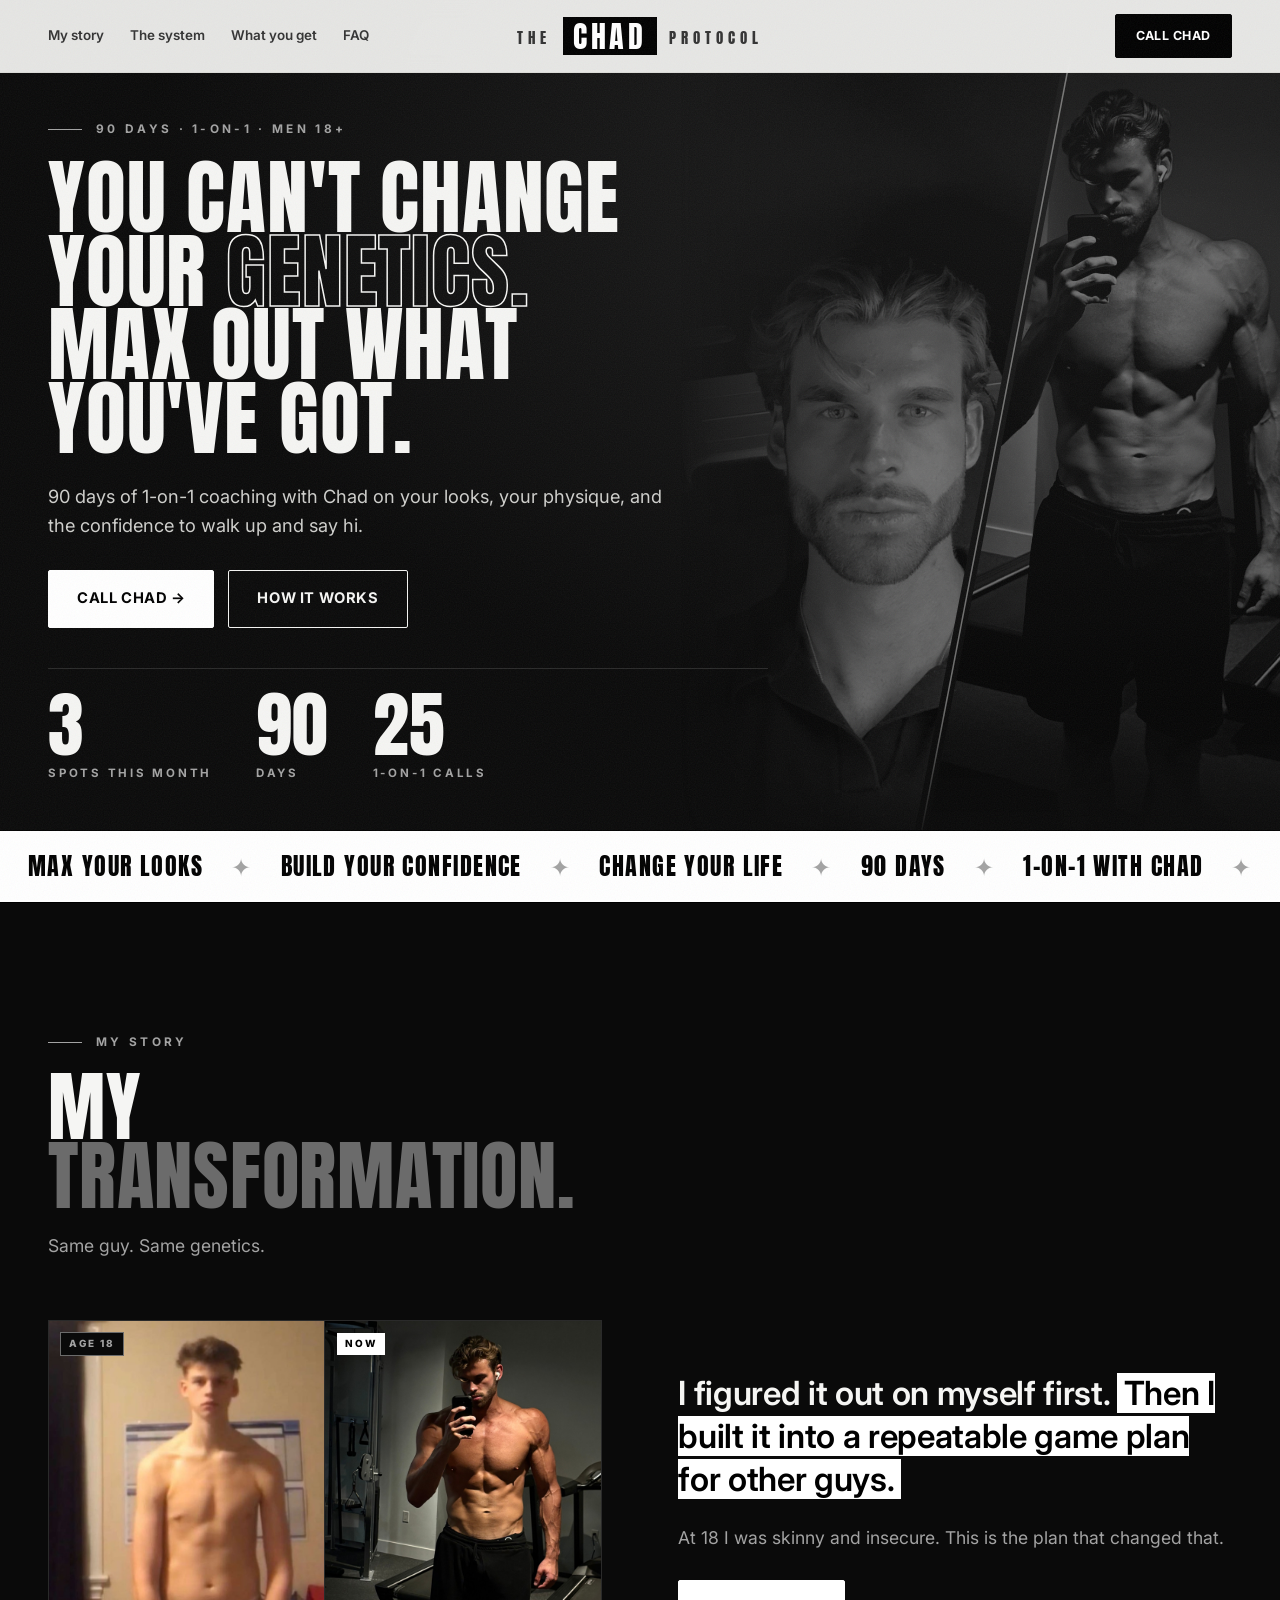
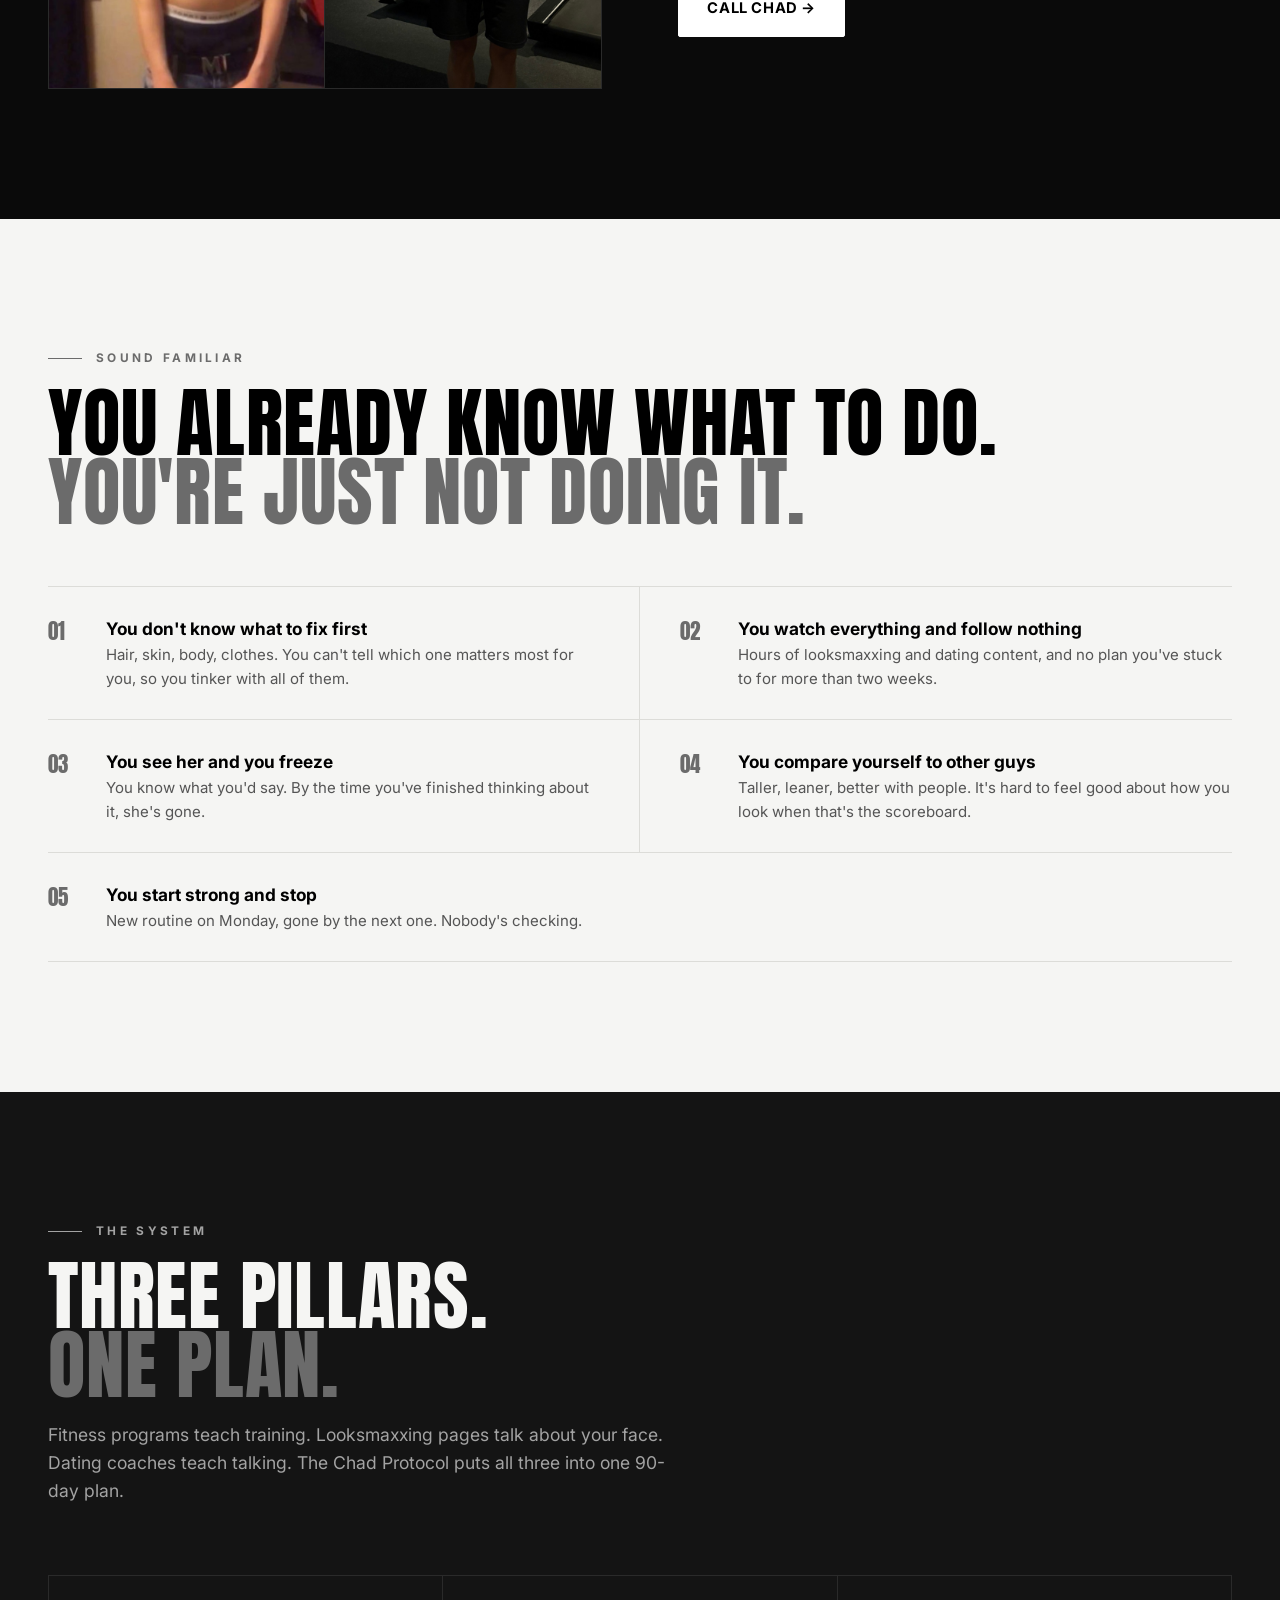
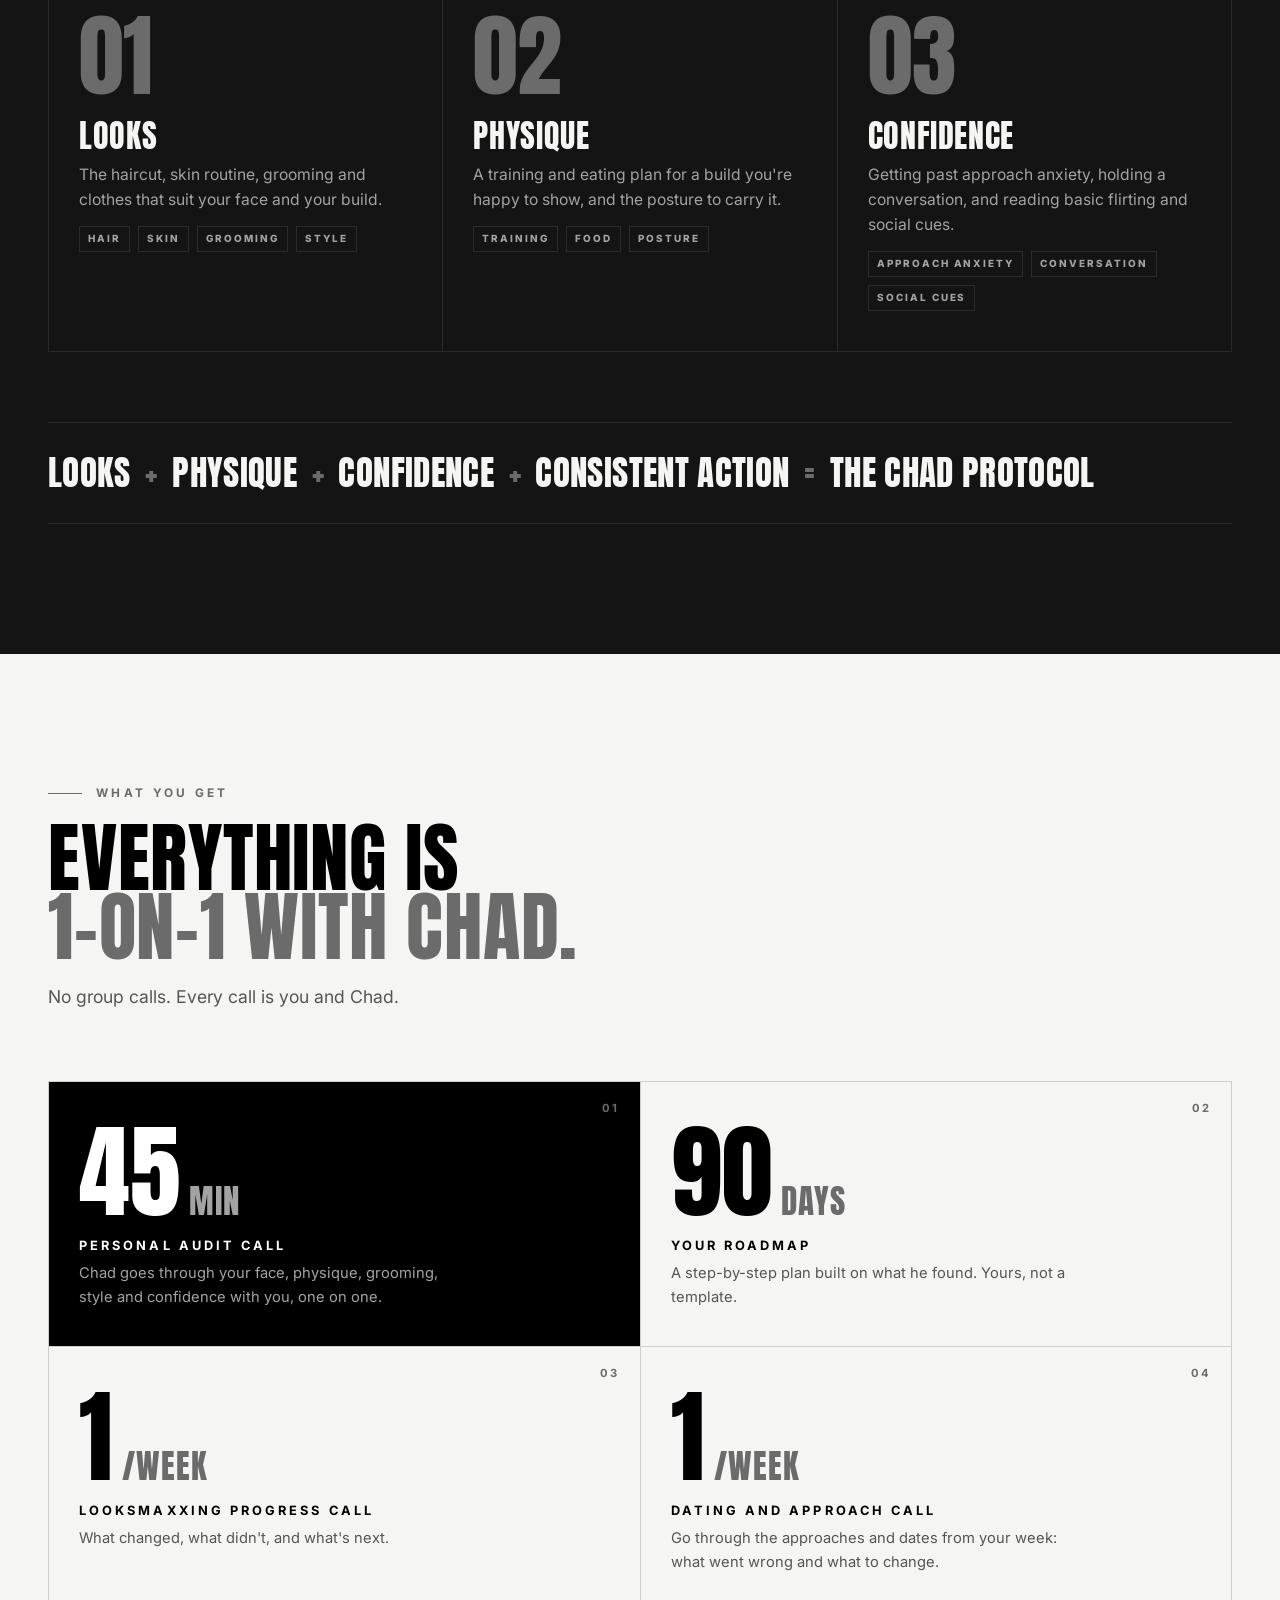
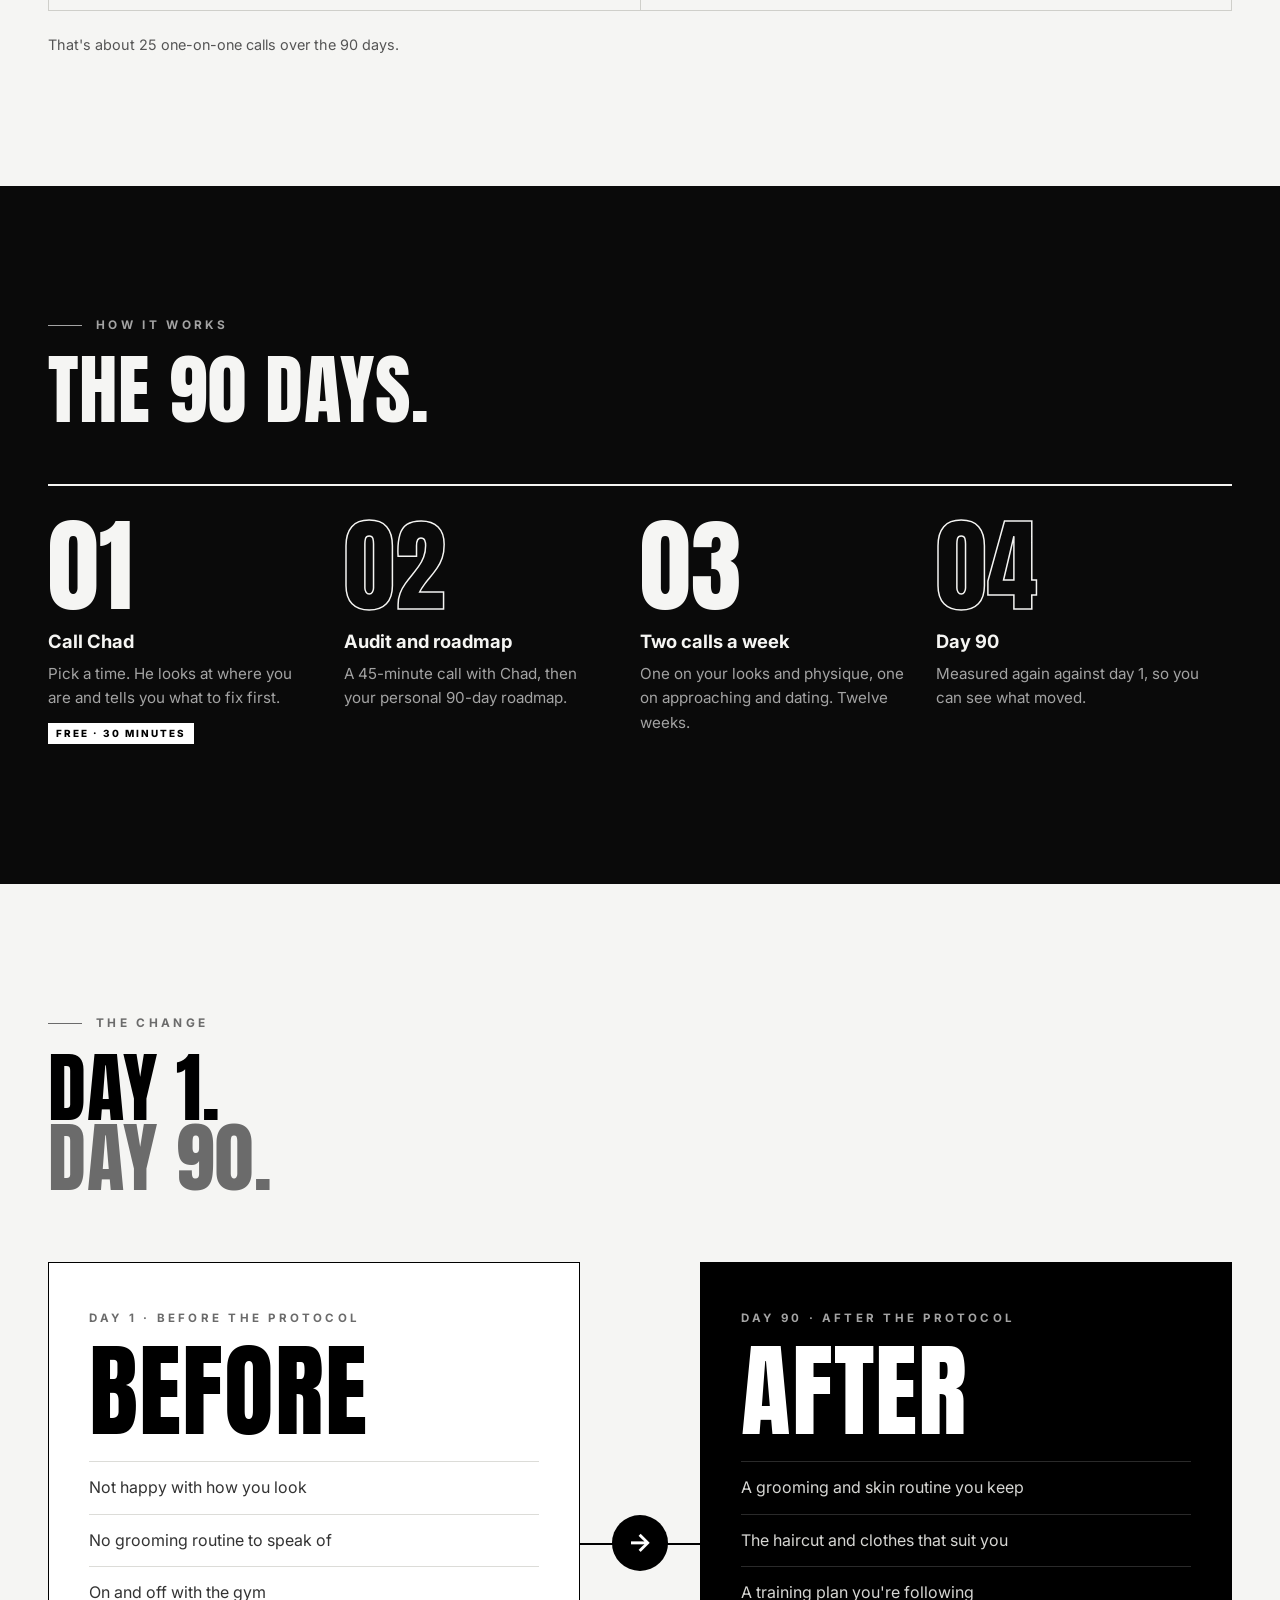
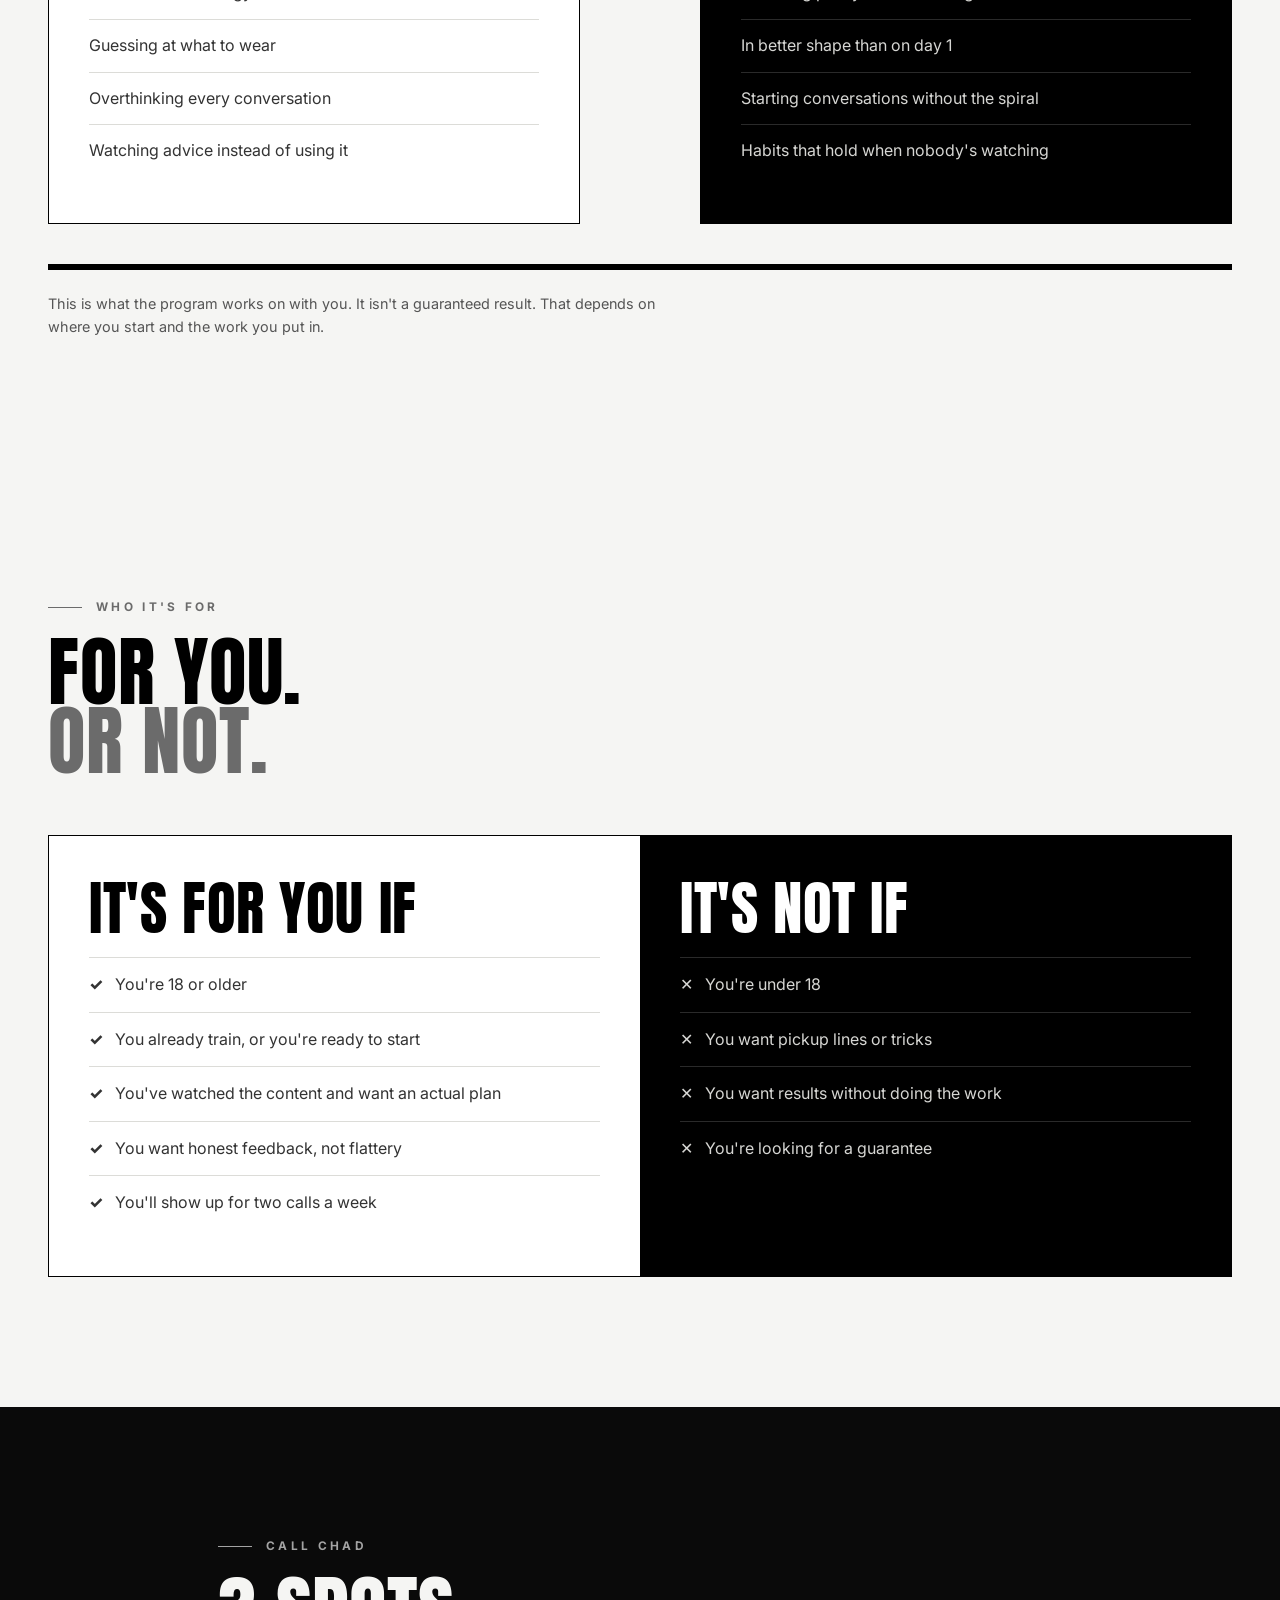
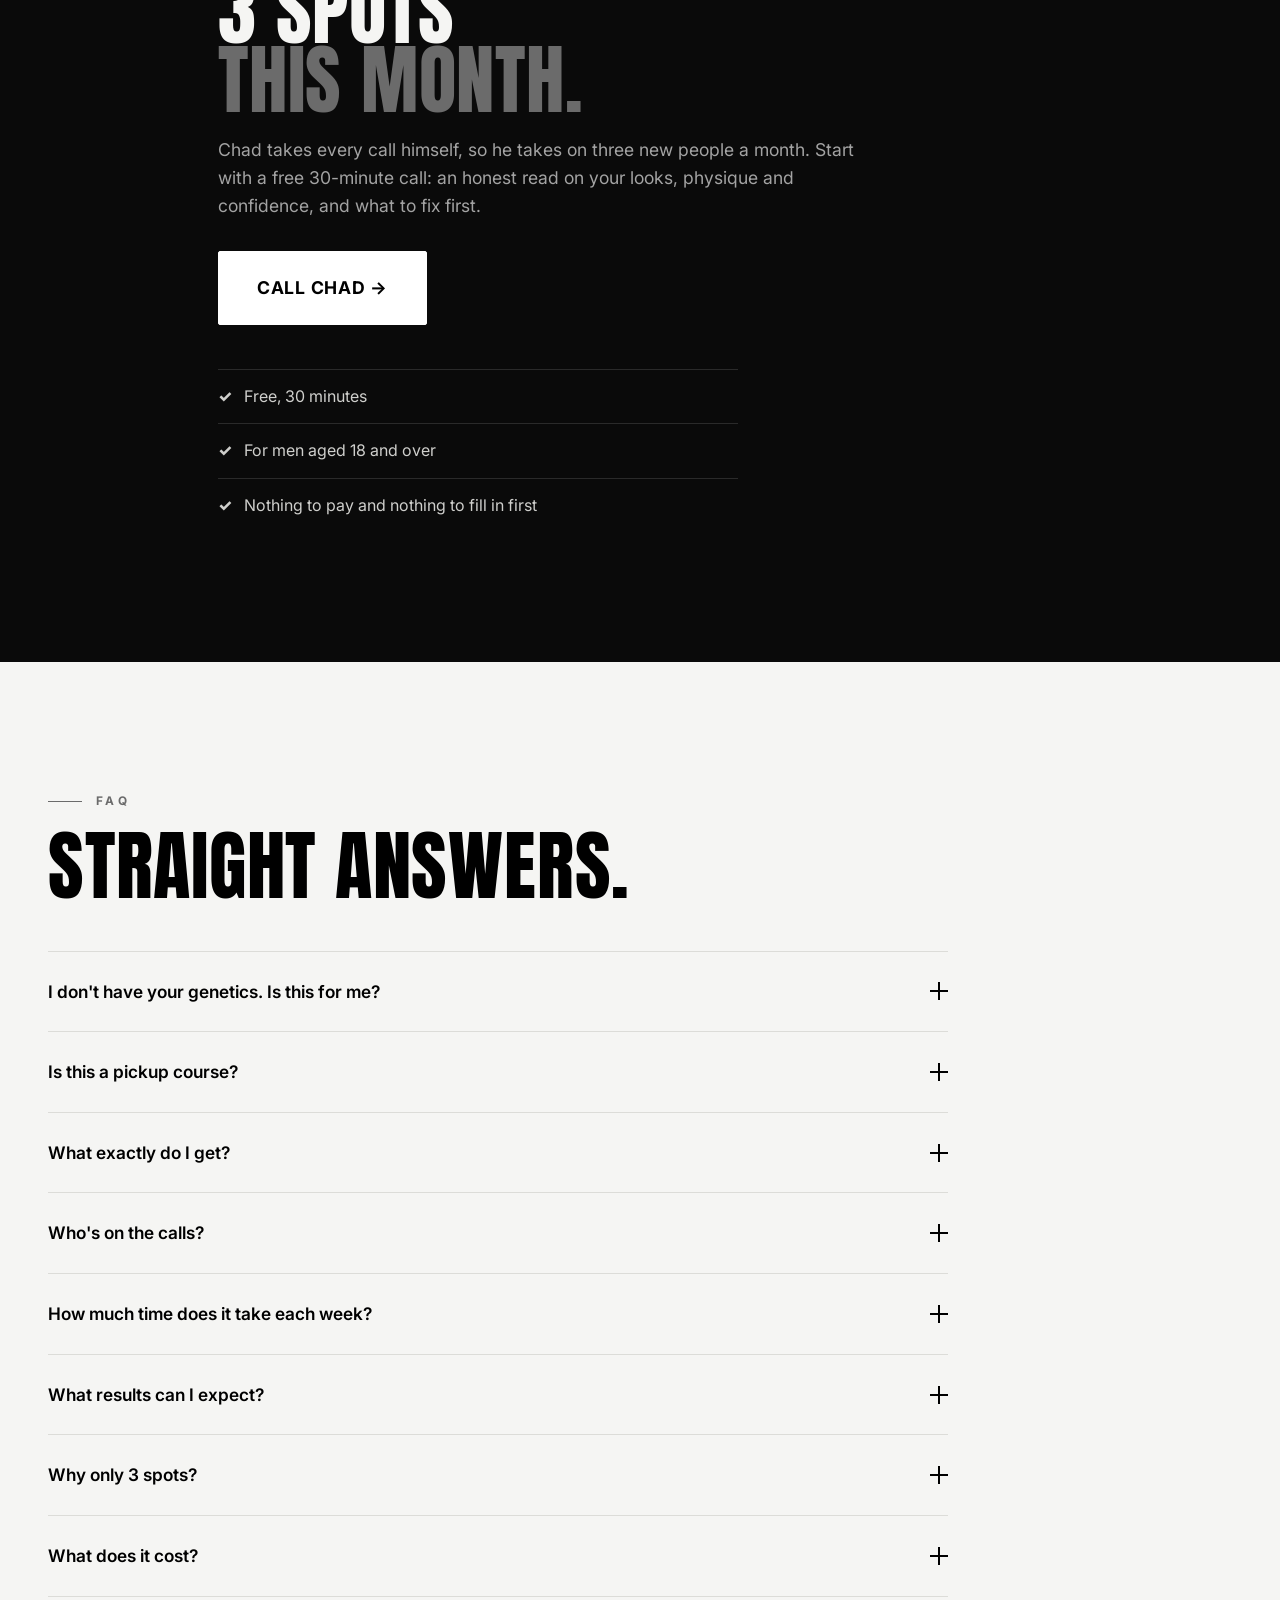
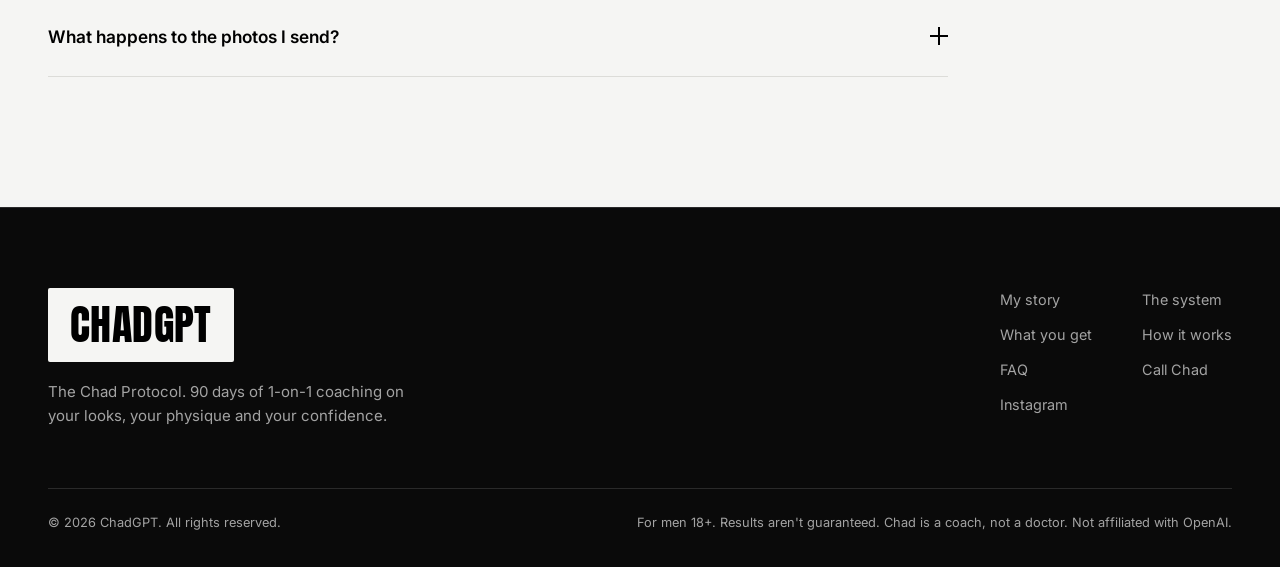
==== index.html @ cf5cb1e4 "Add files via upload" ====
<!-- direction: 4EVER MONOCHROME. Near-black and off-white only, Anton display over Inter, hairline grids, film grain. Same system as the 4EVER hiring page.
     rules: no colour accents; emphasis comes from solid vs outlined type; uppercase letter-spaced labels; dark and light bands alternate.
     signature: the hero height wall. Chad stands solid at the 6'8" line, the average man stands in outline at 5'9". -->
<!doctype html>
<html lang="en">
<head>
  <meta charset="utf-8">
  <meta name="viewport" content="width=device-width, initial-scale=1">
  <title>The Chad Protocol | ChadGPT</title>
  <meta name="description" content="The Chad Protocol: 90 days of 1-on-1 coaching with Chad on your looks, your physique and your confidence. 3 spots a month.">
  <meta name="theme-color" content="#0a0a0a">
  <link rel="icon" href="data:image/svg+xml,%3Csvg xmlns='http://www.w3.org/2000/svg' viewBox='0 0 32 32'%3E%3Crect width='32' height='32' fill='%230a0a0a'/%3E%3Cpath d='M6 26V6h4v20zM14 26V6h4v20zM22 26V6h4v20z' fill='%23f5f5f3'/%3E%3C/svg%3E">
  <link rel="preconnect" href="https://fonts.googleapis.com">
  <link rel="preconnect" href="https://fonts.gstatic.com" crossorigin>
  <link href="https://fonts.googleapis.com/css2?family=Anton&family=Inter:wght@400;500;600;700;800&display=swap" rel="stylesheet">
  <script>document.documentElement.classList.add('js');</script>
  <style>
    /* ---------- 1. tokens (taken from the 4EVER hiring page) ---------- */
    :root {
      --bk: #0a0a0a; --bk2: #141414; --bk3: #1c1c1c;
      --wh: #f5f5f3; --pure: #fff;
      --g1: #a3a3a3; --g2: #6b6b6b; --g3: #d6d6d3;
      --line: #2a2a2a; --lineL: #dcdcd8;
      --nav: 72px;
      --ruler: 48px;
      --top: 90;            /* the wall measures 0 to 90 inches (7'6") */
    }

    /* ---------- 2. base ---------- */
    * { box-sizing: border-box; margin: 0; padding: 0; }
    html { scroll-behavior: smooth; -webkit-text-size-adjust: 100%; }
    body {
      font-family: Inter, system-ui, sans-serif;
      background: var(--bk); color: var(--wh);
      line-height: 1.6;
      -webkit-font-smoothing: antialiased;
      overflow-x: hidden;
    }
    /* film grain */
    body::after {
      content: ""; position: fixed; inset: 0; pointer-events: none; z-index: 999; opacity: .06;
      background-image: url("data:image/svg+xml,%3Csvg xmlns='http://www.w3.org/2000/svg' width='160' height='160'%3E%3Cfilter id='n'%3E%3CfeTurbulence type='fractalNoise' baseFrequency='.85' numOctaves='3'/%3E%3C/filter%3E%3Crect width='100%25' height='100%25' filter='url(%23n)'/%3E%3C/svg%3E");
    }
    a { color: inherit; text-decoration: none; }
    img, svg { display: block; max-width: 100%; }
    ol, ul { list-style: none; }
    button, input, select, textarea { font: inherit; color: inherit; }
    .wrap { max-width: 1240px; margin: 0 auto; padding: 0 28px; }
    .skip { position: absolute; left: 16px; top: -80px; z-index: 60; background: #000; color: #fff; padding: 10px 14px; }
    .skip:focus { top: 16px; }

    .D { font-family: Anton, Impact, sans-serif; font-weight: 400; letter-spacing: .01em; line-height: .9; text-transform: uppercase; }
    .eb {
      display: flex; align-items: center; gap: 14px;
      font-size: .74rem; font-weight: 700; letter-spacing: .28em; text-transform: uppercase;
      color: var(--g1);
    }
    .eb::before { content: ""; width: 34px; height: 1px; background: currentColor; flex: none; }

    .btn {
      display: inline-flex; align-items: center; gap: 10px;
      background: var(--pure); color: #000;
      font-weight: 700; font-size: .92rem; letter-spacing: .04em; text-transform: uppercase;
      padding: 16px 28px;
      border: 1px solid var(--pure); border-radius: 2px;
      cursor: pointer;
      transition: transform .25s, box-shadow .25s;
    }
    .btn:hover { transform: translateY(-2px); box-shadow: 0 12px 30px rgba(255, 255, 255, .12); }
    .btn.dk { background: #000; color: #fff; border-color: #000; }
    .btn.dk:hover { box-shadow: 0 12px 30px rgba(0, 0, 0, .18); }
    .btn.ln { background: transparent; color: inherit; border-color: currentColor; }

    section { padding: 130px 0; position: relative; scroll-margin-top: var(--nav); }
    .lt { background: var(--wh); color: #000; }
    .lt .eb { color: var(--g2); }
    .gr { background: var(--bk2); }
    h2 { font-size: clamp(44px, 6vw, 88px); margin: 20px 0 22px; }
    h2 span { color: var(--g2); }
    .lede { font-size: 1.1rem; color: var(--g1); max-width: 620px; }
    .lt .lede { color: #555; }
    .note { margin-top: 22px; font-size: .9rem; color: var(--g1); max-width: 70ch; }
    .lt .note { color: #555; }
    .badge {
      display: inline-block;
      font-size: .62rem; letter-spacing: .2em; font-weight: 800; text-transform: uppercase;
      background: var(--pure); color: #000;
      padding: 3px 8px;
    }
    .badge.ol { background: var(--bk); color: var(--g1); outline: 1px solid var(--g2); }

    /* photo slots: the picture if the file exists, a labelled placeholder if not */
    .slot { position: relative; }
    .slot__ph { display: none; }
    .slot.is-empty > img { display: none; }
    .slot.is-empty > .slot__ph { display: block; }
    .slot.is-empty::after {
      content: attr(data-file);
      position: absolute; left: 10px; bottom: 10px; max-width: calc(100% - 20px);
      font-size: .6rem; font-weight: 700; letter-spacing: .1em;
      overflow: hidden; text-overflow: ellipsis; white-space: nowrap;
      background: var(--bk); color: var(--g1);
      border: 1px solid var(--line);
      padding: 4px 7px;
    }
    .frame { overflow: hidden; background: repeating-linear-gradient(135deg, transparent 0 11px, #1e1e1e 11px 12px); }
    .frame > img { width: 100%; height: 100%; object-fit: cover; object-position: var(--pos, center top); }
    /* crop into a screenshot: --s is the zoom, --x / --y shift the picture inside the frame */
    .frame > img.crop { position: absolute; left: var(--x, 0); top: var(--y, 0); width: calc(var(--s, 1) * 100%); height: auto; max-width: none; }
    .chapters { display: grid; grid-template-columns: repeat(4, minmax(0, 1fr)); gap: 1px; background: var(--line); border: 1px solid var(--line); margin-top: 60px; }
    .chapters li { background: var(--bk); }
    .chapters .frame { aspect-ratio: 3 / 4; }
    .chapters figcaption { display: flex; gap: 14px; padding: 18px 18px 22px; border-top: 1px solid var(--line); }
    .chapters .n { font-family: Anton, Impact, sans-serif; font-weight: 400; font-size: 1.3rem; line-height: 1.2; color: var(--g2); }
    .chapters figcaption span { font-size: .98rem; color: #cfcfcc; }
    .chapters__cta a { display: flex; flex-direction: column; justify-content: flex-end; align-items: flex-start; gap: 18px; height: 100%; min-height: 220px; padding: 26px; background: var(--pure); color: #000; }
    .chapters__cta .D { font-size: clamp(40px, 4.4vw, 68px); }
    .chapters__cta .badge { background: #000; color: #fff; padding: 8px 12px; }

    /* ---------- 3. nav (light) ---------- */
    nav {
      position: fixed; top: 0; left: 0; right: 0; z-index: 50;
      background: rgba(245, 245, 243, .94); backdrop-filter: blur(10px);
      color: #000;
      border-bottom: 1px solid var(--lineL);
    }
    nav .wrap { display: flex; align-items: center; justify-content: space-between; height: var(--nav); }
    .brand { display: flex; align-items: center; gap: 12px; }
    .brand__m {
      display: grid; place-items: center;
      height: 44px; min-width: 44px; padding: 0 9px;
      background: #000; color: #fff;
      font-size: 1.2rem; line-height: 1;
      border-radius: 2px;
    }
    .brand b { display: block; font-family: Anton, Impact, sans-serif; font-weight: 400; font-size: 1.35rem; letter-spacing: .06em; line-height: 1.15; }
    .brand small { display: block; font-size: .62rem; letter-spacing: .3em; color: var(--g2); font-weight: 700; }
    nav .links { display: flex; gap: 30px; font-size: .84rem; font-weight: 600; color: #333; }
    nav .links a { transition: color .2s; }
    nav .links a:hover { color: #000; }
    nav .btn { padding: 11px 20px; font-size: .78rem; }

    /* ---------- 4. hero ---------- */
    .hero {
      position: relative; overflow: hidden;
      padding-top: var(--nav);
      background: radial-gradient(ellipse at 80% 20%, #1f1f1f 0, var(--bk) 60%);
    }
    .hero__in {
      position: relative;
      max-width: 1240px; margin: 0 auto; padding: 0 28px;
      display: grid; grid-template-columns: minmax(0, 1.1fr) minmax(0, .9fr); gap: 40px;
      min-height: calc(92vh - var(--nav));
    }
    .hr { align-self: center; padding: 48px 0; }
    .hr h1 { font-size: clamp(54px, 6.4vw, 104px); margin: 22px 0 26px; text-wrap: balance; }
    .hr h1 em { font-style: normal; color: transparent; -webkit-text-stroke: 1.5px var(--wh); }
    .hr h1 .nw { white-space: nowrap; }
    .hr p:not(.eb) { font-size: 1.14rem; color: #cfcfcc; max-width: 620px; }
    .cta { display: flex; gap: 14px; flex-wrap: wrap; margin-top: 30px; }
    .hpay {
      display: flex; align-items: flex-start; gap: clamp(24px, 3.4vw, 52px);
      margin-top: 40px; padding-top: 24px;
      border-top: 1px solid var(--line);
    }
    .hpay > div { display: flex; flex-direction: column-reverse; }
    .hpay dd { font-size: clamp(56px, 5.6vw, 92px); }
    .hpay dt { font-size: .72rem; letter-spacing: .24em; color: var(--g1); font-weight: 700; margin-top: 8px; text-transform: uppercase; max-width: 12rem; line-height: 1.5; }

    /* the height wall */
    .wall { position: relative; min-height: 560px; }
    .wall::before {                 /* one hairline per foot, measured up from the floor */
      content: ""; position: absolute; inset: 0;
      background: linear-gradient(to top, var(--line) 1px, transparent 1px)
                  left bottom / 100% calc(100% * 12 / var(--top)) repeat-y;
    }
    .wall__ghost {                  /* the oversized outlined numeral, as on the 4EVER hero */
      position: absolute; right: var(--ruler); bottom: -2%;
      font-size: clamp(200px, 27vw, 400px); line-height: .8;
      color: transparent; -webkit-text-stroke: 1px #262626;
      pointer-events: none; user-select: none; white-space: nowrap;
    }
    .wall__ruler {
      position: absolute; top: 0; bottom: 0; right: 0; width: var(--ruler);
      border-left: 1px solid var(--line);
      background: linear-gradient(to top, var(--g2) 1px, transparent 1px)
                  left bottom / 9px calc(100% / var(--top)) repeat-y;
    }
    .wall__ruler span {
      position: absolute; left: 0; right: 0;
      bottom: calc(var(--h) / var(--top) * 100%);
      border-bottom: 1px solid var(--g1);
      padding-bottom: 4px; text-align: right;
      font-family: Anton, Impact, sans-serif; font-size: 1.05rem; line-height: 1; color: var(--g1);
    }
    .wall__level {
      position: absolute; left: 0; right: var(--ruler);
      bottom: calc(var(--h) / var(--top) * 100%);
      border-top: 1px solid var(--wh);
    }
    .wall__level--avg { border-top: 1px dashed var(--g2); }
    .wall__figures {
      position: absolute; inset: 0 var(--ruler) 0 0;
      display: flex; align-items: flex-end; justify-content: center;
      gap: clamp(8px, 5%, 40px); padding: 0 12px;
    }
    .fig {
      position: relative; flex: 0 1 auto; min-width: 0;
      height: calc(var(--h) / var(--top) * 100%);
      aspect-ratio: 80 / 257;
    }
    .fig > img, .fig > svg { width: 100%; height: 100%; }
    .fig > img { object-fit: cover; object-position: top center; }
    .fig--carter > svg { fill: var(--wh); }
    .fig--avg > svg { fill: none; stroke: var(--g1); stroke-width: 1.5px; }
    .fig__tag { position: absolute; left: 50%; bottom: 100%; transform: translate(-50%, -8px); white-space: nowrap; }

    @media (prefers-reduced-motion: no-preference) {
      .fig > img, .fig > svg { animation: rise 1s cubic-bezier(.2, .7, .2, 1) both; }
      .fig--carter > img, .fig--carter > svg { animation-delay: .3s; }
      .fig__tag { animation: fade .3s ease-out 1s both; }
      .fig--carter .fig__tag { animation-delay: 1.3s; }
    }
    @keyframes rise { from { clip-path: inset(100% 0 0 0); } to { clip-path: inset(0); } }
    @keyframes fade { from { opacity: 0; } to { opacity: 1; } }

    /* ---------- 5. marquee ---------- */
    .mq { background: var(--pure); color: #000; overflow: hidden; white-space: nowrap; border-block: 1px solid #000; }
    .mq div { display: inline-block; padding: 16px 0; animation: mq 34s linear infinite; font-family: Anton, Impact, sans-serif; font-size: 1.5rem; letter-spacing: .06em; }
    .mq span { margin: 0 28px; }
    .mq i { font-style: normal; color: var(--g1); }
    @keyframes mq { to { transform: translateX(-50%); } }

    /* ---------- 6. story ---------- */
    .story { display: grid; grid-template-columns: minmax(0, 1fr) minmax(0, 1fr); gap: clamp(30px, 6vw, 80px); align-items: start; margin-top: 70px; }
    .pair { display: grid; grid-template-columns: 1fr 1fr; gap: 1px; background: var(--line); border: 1px solid var(--line); }
    .pair .frame { aspect-ratio: 3 / 4; background-color: var(--bk); }
    .pair .badge { position: absolute; top: 12px; left: 12px; }
    .tl { display: grid; grid-template-columns: repeat(4, minmax(0, 1fr)); gap: 1px; background: var(--line); border: 1px solid var(--line); border-top: 0; }
    .tl li { background: var(--bk); }
    .tl .frame { aspect-ratio: 1 / 1; }
    .tl figcaption { display: flex; align-items: baseline; gap: 8px; padding: 10px 12px; border-top: 1px solid var(--line); }
    .tl .n { font-family: Anton, Impact, sans-serif; font-size: 1.05rem; line-height: 1; color: var(--g2); }
    .tl figcaption span { font-size: .6rem; letter-spacing: .16em; font-weight: 700; text-transform: uppercase; color: var(--g1); }
    .sq { border-top: 1px solid var(--line); }
    .sq li { padding: 22px 0; border-bottom: 1px solid var(--line); }
    .sq h3 { font-size: .8rem; letter-spacing: .24em; font-weight: 700; text-transform: uppercase; }
    .todo { margin-top: 10px; padding-left: 14px; border-left: 2px dashed var(--g2); color: var(--g1); font-style: italic; }
    .quote { font-size: clamp(24px, 2.6vw, 36px); font-weight: 600; line-height: 1.3; letter-spacing: -.01em; margin-top: 34px; }
    .quote em { font-style: normal; background: var(--pure); color: #000; padding: 0 .2em; }

    /* ---------- 7. numbered two-column list (the problem) ---------- */
    .req { display: grid; grid-template-columns: repeat(2, minmax(0, 1fr)); border-top: 1px solid var(--line); margin-top: 60px; }
    .rq { display: flex; gap: 22px; padding: 28px 0; border-bottom: 1px solid var(--line); }
    .rq:nth-child(odd) { padding-right: 40px; border-right: 1px solid var(--line); }
    .rq:nth-child(even) { padding-left: 40px; }
    .rq:last-child:nth-child(odd) { grid-column: 1 / -1; padding-right: 0; border-right: 0; }
    .rq .n { font-family: Anton, Impact, sans-serif; color: var(--g2); font-size: 1.3rem; min-width: 36px; }
    .rq h3 { font-size: 1.08rem; }
    .rq p { color: var(--g1); font-size: .94rem; max-width: 56ch; }
    .lt .req, .lt .rq { border-color: var(--lineL); }
    .lt .rq p { color: #555; }

    /* ---------- 8. the system ---------- */
    .coached { display: grid; grid-template-columns: minmax(0, .8fr) minmax(0, 1.2fr); gap: clamp(30px, 6vw, 80px); align-items: start; margin-top: 70px; }
    .face {
      position: sticky; top: calc(var(--nav) + 24px);
      aspect-ratio: 4 / 5;
      border: 1px solid var(--line);
      background: repeating-linear-gradient(135deg, transparent 0 11px, #202020 11px 12px);
    }
    .face > img { width: 100%; height: 100%; object-fit: cover; }
    .face > .slot__ph { width: 100%; height: 100%; fill: none; stroke: var(--g2); stroke-width: 1.5px; }
    .dot {
      position: absolute; left: var(--x); top: var(--y);
      width: 14px; height: 14px; margin: -7px 0 0 -7px;
      border-radius: 50%; background: var(--pure);
      box-shadow: 0 0 0 5px rgba(255, 255, 255, .14);
      transition: box-shadow .2s;
    }
    .dot i {
      position: absolute; left: 24px; top: 50%; transform: translateY(-50%);
      font-style: normal; white-space: nowrap;
      font-size: .6rem; letter-spacing: .18em; font-weight: 800; text-transform: uppercase;
      background: var(--bk); color: var(--g1);
      border: 1px solid var(--line);
      padding: 3px 7px;
      transition: background-color .2s, color .2s, border-color .2s;
    }
    .dot--l i { left: auto; right: 24px; }
    .dot.is-active { box-shadow: 0 0 0 7px rgba(255, 255, 255, .3); }
    .dot.is-active i { background: var(--pure); color: #000; border-color: var(--pure); }
    .areas { border-top: 1px solid var(--line); }
    .areas li { display: flex; gap: 26px; padding: 30px 0; border-bottom: 1px solid var(--line); }
    .areas .n { font-family: Anton, Impact, sans-serif; font-size: 3rem; line-height: 1; color: var(--g2); min-width: 72px; transition: color .2s; }
    .areas li.is-active .n { color: var(--wh); }
    .areas h3 { font-family: Anton, Impact, sans-serif; font-weight: 400; font-size: 2rem; line-height: 1; letter-spacing: .02em; text-transform: uppercase; margin-bottom: 10px; }
    .areas p { color: var(--g1); font-size: .98rem; max-width: 52ch; }
    .tags { display: flex; flex-wrap: wrap; gap: 8px; margin-top: 14px; }
    .tags span { font-size: .62rem; letter-spacing: .2em; font-weight: 800; text-transform: uppercase; border: 1px solid var(--line); color: var(--g1); padding: 4px 8px; }
    .eq {
      margin-top: 70px; padding: 30px 0;
      border-block: 1px solid var(--line);
      font-size: clamp(24px, 2.7vw, 38px); line-height: 1.15;
    }
    .eq b { font-weight: 400; color: var(--g2); margin: 0 .18em; }

    /* ---------- 9. big-number grid (what you get) ---------- */
    .stats { display: grid; grid-template-columns: repeat(2, minmax(0, 1fr)); border-top: 1px solid var(--line); border-left: 1px solid var(--line); margin-top: 70px; }
    .st { padding: 44px 30px 36px; border-right: 1px solid var(--line); border-bottom: 1px solid var(--line); position: relative; overflow: hidden; transition: background-color .35s; }
    .st .D { font-size: clamp(64px, 8vw, 128px); display: block; white-space: nowrap; }
    .st .D sub { font-size: .32em; vertical-align: baseline; color: var(--g1); margin-left: 8px; }
    .st h3 { font-size: .8rem; letter-spacing: .24em; text-transform: uppercase; margin-top: 18px; font-weight: 700; }
    .st p { color: var(--g1); font-size: .92rem; margin-top: 6px; max-width: 44ch; }
    .st .ix { position: absolute; top: 18px; right: 20px; font-size: .7rem; color: var(--g2); letter-spacing: .2em; font-weight: 700; }
    .lt .stats, .lt .st { border-color: #cfcfca; }
    .lt .st:hover { background: #ececE8; }
    .lt .st p { color: #555; }
    .lt .st .D sub { color: var(--g2); }
    .lt .st.hl2 { background: #000; color: #fff; }
    .lt .st.hl2 p, .lt .st.hl2 .D sub { color: var(--g1); }
    .lt .st.hl2:hover { background: #111; }

    /* ---------- 10. steps ---------- */
    .steps { display: grid; grid-template-columns: repeat(4, minmax(0, 1fr)); border-top: 2px solid var(--wh); margin-top: 60px; }
    .sp { padding: 34px 28px 10px 0; }
    .sp .D { font-size: clamp(72px, 8vw, 120px); }
    .sp .D.o { color: transparent; -webkit-text-stroke: 1.5px var(--wh); }
    .sp h3 { font-size: 1.15rem; margin: 14px 0 6px; }
    .sp p { color: var(--g1); font-size: .95rem; max-width: 30ch; }
    .sp .badge { margin-top: 12px; }

    /* ---------- 11. before / after cards ---------- */
    .path { display: grid; grid-template-columns: minmax(0, 1fr) 120px minmax(0, 1fr); align-items: stretch; margin-top: 70px; }
    .lvl { border: 1px solid #000; padding: 46px 40px; background: var(--pure); }
    .lvl.top { background: #000; color: #fff; }
    .lvl .k { font-size: .72rem; letter-spacing: .28em; font-weight: 700; color: var(--g2); text-transform: uppercase; }
    .lvl.top .k { color: var(--g1); }
    .lvl .D { font-size: clamp(64px, 8vw, 120px); margin: 18px 0 24px; }
    .lvl li { padding: 13px 0; border-top: 1px solid var(--lineL); color: #333; }
    .lvl.top li { border-top-color: var(--line); color: var(--g3); }
    .arrow { display: flex; align-items: center; justify-content: center; position: relative; }
    .arrow::before { content: ""; position: absolute; left: 0; right: 0; top: 50%; height: 2px; background: #000; }
    .arrow span { position: relative; background: #000; color: #fff; width: 56px; height: 56px; border-radius: 50%; display: grid; place-items: center; font-size: 1.6rem; font-weight: 700; }
    .bar { margin-top: 40px; height: 6px; background: var(--lineL); position: relative; overflow: hidden; }
    .bar i { position: absolute; inset: 0; background: #000; transform: scaleX(0); transform-origin: left; transition: transform 1.6s cubic-bezier(.2, .7, .2, 1); }
    .bar.in i { transform: scaleX(1); }

    /* ---------- 12. gallery ---------- */
    .gal { display: grid; grid-template-columns: repeat(6, minmax(0, 1fr)); gap: 1px; background: var(--line); border: 1px solid var(--line); margin-top: 60px; }
    .gal li { background: var(--bk2); }
    .gal .frame { aspect-ratio: 3 / 4; }

    /* ---------- 13. who it's for ---------- */
    .fit { display: grid; grid-template-columns: minmax(0, 1fr) minmax(0, 1fr); border: 1px solid #000; margin-top: 60px; }
    .fit > div { padding: 46px 40px; background: var(--pure); }
    .fit > .no { background: #000; color: #fff; }
    .fit .D { font-size: clamp(40px, 4.6vw, 64px); margin-bottom: 22px; }
    .checks li { padding: 14px 0; border-top: 1px solid var(--line); color: #cfcfcc; display: flex; gap: 12px; }
    .checks li::before { content: "\2713"; font-weight: 800; }
    .lt .checks li { border-top-color: var(--lineL); color: #333; }
    .fit .no .checks li { border-top-color: var(--line); color: var(--g3); }
    .fit .no .checks li::before { content: "\2715"; }

    /* ---------- 14. apply ---------- */
    .apply { display: grid; grid-template-columns: .8fr 1.2fr; gap: 60px; align-items: start; }
    .apply .checks { margin: 30px 0; }
    .formbox { background: var(--pure); color: #000; border: 1px solid var(--pure); box-shadow: 16px 16px 0 var(--g2); padding: 40px; }
    .fhead { display: flex; justify-content: space-between; align-items: baseline; gap: 16px; padding-bottom: 20px; margin-bottom: 26px; border-bottom: 1px solid var(--lineL); }
    .fhead .D { font-size: 2.6rem; }
    .fhead small { font-size: .7rem; letter-spacing: .24em; font-weight: 700; text-transform: uppercase; color: var(--g2); white-space: nowrap; }
    .frow { display: grid; grid-template-columns: minmax(0, 1fr) minmax(0, 1fr); gap: 0 18px; }
    .field { display: grid; gap: 8px; margin-bottom: 20px; align-content: start; }
    .field span { font-size: .72rem; letter-spacing: .24em; font-weight: 700; text-transform: uppercase; color: var(--g2); }
    .field input, .field select, .field textarea { width: 100%; padding: 14px; border: 1px solid #000; border-radius: 2px; background: var(--wh); }
    .field textarea { min-height: 92px; resize: vertical; }
    .check { display: flex; align-items: center; gap: 12px; margin: 6px 0 26px; }
    .check input { width: 20px; height: 20px; accent-color: #000; }
    .fstatus { margin-top: 20px; padding: 14px 16px; background: #000; color: #fff; font-size: .92rem; }

    /* ---------- 15. faq ---------- */
    .faq { max-width: 900px; margin-top: 50px; border-top: 1px solid var(--line); }
    .faq details { border-bottom: 1px solid var(--line); }
    .faq summary { display: flex; justify-content: space-between; align-items: center; gap: 20px; padding: 26px 0; font-size: 1.08rem; font-weight: 600; cursor: pointer; list-style: none; }
    .faq summary::-webkit-details-marker { display: none; }
    .pm { width: 18px; height: 18px; position: relative; flex: none; }
    .pm::before, .pm::after { content: ""; position: absolute; left: 0; right: 0; top: 8px; height: 2px; background: var(--wh); transition: transform .3s; }
    .pm::after { transform: rotate(90deg); }
    details[open] .pm::after { transform: rotate(0); }
    .faq details p { color: var(--g1); padding-bottom: 26px; max-width: 760px; }
    .lt .faq, .lt .faq details { border-color: var(--lineL); }
    .lt .pm::before, .lt .pm::after { background: #000; }
    .lt .faq details p { color: #555; }

    /* ---------- 16. footer ---------- */
    footer { padding: 80px 0 34px; border-top: 1px solid var(--line); }
    .ft { display: flex; justify-content: space-between; gap: 40px; flex-wrap: wrap; align-items: flex-start; }
    .tile { display: inline-flex; background: var(--wh); color: #000; padding: 18px 22px; border-radius: 2px; font-size: 2.6rem; }
    footer p { color: var(--g1); margin-top: 18px; max-width: 380px; font-size: .94rem; }
    .fl { display: grid; grid-template-columns: repeat(2, auto); gap: 12px 50px; font-size: .9rem; color: var(--g1); }
    .fl a { transition: color .2s; }
    .fl a:hover { color: #fff; }
    .copy { display: flex; justify-content: space-between; flex-wrap: wrap; gap: 10px; margin-top: 60px; padding-top: 24px; border-top: 1px solid var(--line); font-size: .8rem; color: var(--g1); }

    /* ---------- 17. details ---------- */
    ::selection { background: var(--pure); color: #000; }
    .lt ::selection, nav ::selection, .mq ::selection, .formbox ::selection { background: #000; color: #fff; }
    :focus-visible { outline: 2px solid var(--pure); outline-offset: 3px; }
    .lt :focus-visible, nav :focus-visible, .formbox :focus-visible { outline-color: #000; }

    /* reveal on scroll (only when scripts run) */
    .js .rv { opacity: 0; transform: translateY(34px); transition: opacity .9s, transform .9s cubic-bezier(.2, .7, .2, 1); }
    .js .rv.in { opacity: 1; transform: none; }
    .d1 { transition-delay: .1s; } .d2 { transition-delay: .2s; } .d3 { transition-delay: .3s; }
    @media (prefers-reduced-motion: reduce) {
      html { scroll-behavior: auto; }
      .js .rv { opacity: 1; transform: none; transition: none; }
      .mq div { animation: none; }
    }

    /* ---------- 18. smaller screens ---------- */
    @media (max-width: 1000px) {
      nav .links { display: none; }
      .hero__in { grid-template-columns: minmax(0, 1fr); gap: 0; min-height: 0; }
      .hr { padding: 48px 0 44px; }
      .wall { height: clamp(440px, 105vw, 640px); min-height: 0; }
      .story, .coached, .apply { grid-template-columns: minmax(0, 1fr); gap: 50px; }
      .face { position: relative; top: 0; }
      .steps { grid-template-columns: repeat(2, minmax(0, 1fr)); }
      .path { grid-template-columns: minmax(0, 1fr); }
      .arrow { height: 80px; }
      .arrow::before { left: 50%; right: auto; top: 0; bottom: 0; width: 2px; height: auto; }
      .gal { grid-template-columns: repeat(3, minmax(0, 1fr)); }
      .chapters { grid-template-columns: repeat(2, minmax(0, 1fr)); }
    }
    @media (max-width: 640px) {
      section { padding: 90px 0; }
      .wrap, .hero__in { padding: 0 20px; }
      .brand small { display: none; }
      .eb { letter-spacing: .18em; gap: 10px; }
      .eb::before { width: 22px; }
      .hr { padding: 36px 0 40px; }
      .hpay { gap: 26px; margin-top: 30px; }
      .hpay dt { max-width: 6.5rem; }
      .req, .stats, .steps, .fit, .frow { grid-template-columns: minmax(0, 1fr); }
      .rq:nth-child(n) { padding: 24px 0; border-right: 0; }
      .st { padding: 36px 24px 30px; }
      .lvl, .fit > div { padding: 34px 26px; }
      .gal { display: flex; overflow-x: auto; scroll-snap-type: x mandatory; }
      .gal li { flex: 0 0 58%; scroll-snap-align: start; }
      .formbox { padding: 26px; box-shadow: 8px 8px 0 var(--g2); }
      .fhead .D { font-size: 2.1rem; }
      .areas li { gap: 18px; }
      .areas .n { min-width: 56px; }
      .chapters figcaption { flex-direction: column; gap: 4px; padding: 14px 14px 18px; }
      .chapters figcaption span { font-size: .9rem; }
    }
    /* ---------- v3: centred wordmark, photo hero, three-column pillars ---------- */
    nav .wrap { display: grid; grid-template-columns: 1fr auto 1fr; }
    nav .links { justify-self: start; gap: 26px; }
    nav .btn { justify-self: end; }
    .brand { display: flex; align-items: baseline; gap: .42em; font-family: Anton, Impact, sans-serif; font-size: 1.85rem; letter-spacing: .14em; text-transform: uppercase; line-height: 1; white-space: nowrap; }
    .brand span { font-size: .5em; letter-spacing: .34em; color: #333; transform: translateY(-.34em); }
    .brand em { font-style: normal; padding: .16em .34em .1em; background: #000; color: #fff; letter-spacing: .12em; }
    .hero__pic { position: relative; align-self: stretch; min-height: 560px; margin-right: -28px; }
    .hero__pic > img { position: absolute; inset: 0; width: 100%; height: 100%; object-fit: cover; object-position: 60% 18%;
      -webkit-mask-image: linear-gradient(to right, transparent 0, #000 22%), linear-gradient(to top, transparent 0, #000 16%); -webkit-mask-composite: source-in;
      mask-image: linear-gradient(to right, transparent 0, #000 22%), linear-gradient(to top, transparent 0, #000 16%); mask-composite: intersect; }
    .coached { grid-template-columns: minmax(0, 1fr); }
    .areas { display: grid; grid-template-columns: repeat(3, minmax(0, 1fr)); border-top: 0; border-left: 1px solid var(--line); border-top: 1px solid var(--line); }
    .areas li { flex-direction: column; gap: 18px; padding: 36px 30px 40px; border-right: 1px solid var(--line); transition: background-color .3s; }
    .areas li:hover { background: var(--bk3); }
    .areas .n { font-size: clamp(64px, 7vw, 110px); }
    @media (max-width: 1000px) {
      nav .wrap { grid-template-columns: 1fr auto; }
      .brand { justify-self: start; font-size: 1.3rem; }
      .hero__pic { height: clamp(420px, 110vw, 640px); min-height: 0; margin: 0 -28px; }
      .hero__pic > img { -webkit-mask-image: linear-gradient(to top, transparent 0, #000 16%); mask-image: linear-gradient(to top, transparent 0, #000 16%); }
      .areas { grid-template-columns: minmax(0, 1fr); }
    }
    @media (max-width: 640px) {
      .brand { font-size: 1.12rem; letter-spacing: .1em; }
      .hero__pic { margin: 0 -20px; }
      .areas li { padding: 28px 22px 32px; }
    }
    /* ---------- v4: hero photo is a small black-and-white card on the right ---------- */
    .hero__in { grid-template-columns: minmax(0, 1fr) auto; align-items: center; }
    .hero__pic { align-self: center; justify-self: end; width: clamp(220px, 26vw, 340px); aspect-ratio: 3 / 4; min-height: 0; height: auto; margin: 0; border: 1px solid var(--line); box-shadow: 14px 14px 0 #000, 14px 14px 0 1px var(--line); }
    .hero__pic > img { filter: grayscale(1) contrast(1.08); object-position: 58% 12%; -webkit-mask-image: none; mask-image: none; }
    .story { align-items: center; margin-top: 60px; }
    .story .cta { margin-top: 28px; }
    @media (max-width: 1000px) {
      .hero__in { grid-template-columns: minmax(0, 1fr) auto; gap: 28px; }
      .hero__pic { width: clamp(180px, 30vw, 300px); height: auto; margin: 0; }
      .hero__pic > img { -webkit-mask-image: none; mask-image: none; }
      .hr h1 { font-size: clamp(40px, 6.4vw, 64px); }
    }
    @media (max-width: 640px) {
      .hero__in { grid-template-columns: minmax(0, 1fr); gap: 0; }
      .hero__pic { justify-self: end; width: 46%; margin: 0 0 44px; box-shadow: 8px 8px 0 #000, 8px 8px 0 1px var(--line); }
      .hr { padding-bottom: 28px; }
      .hr h1 { font-size: clamp(48px, 13vw, 54px); }
    }
    /* ---------- v5: ghosted headshot + analysis graphics behind the hero ---------- */
    .hero__in { grid-template-columns: minmax(0, 1fr); }
    .hr { max-width: 700px; }
    .hero__bg { position: absolute; inset: var(--nav) 0 0 0; pointer-events: none; overflow: hidden; }
    .hero__face { position: absolute; top: 0; bottom: 0; right: max(2vw, calc((100vw - 1240px) / 2 - 40px)); aspect-ratio: 3 / 4; }
    .hero__face > img { width: 100%; height: 100%; object-fit: cover; object-position: center 40%; filter: grayscale(1) contrast(1.15) brightness(.95); opacity: .42;
      -webkit-mask-image: radial-gradient(ellipse 62% 70% at 50% 46%, #000 38%, transparent 100%); mask-image: radial-gradient(ellipse 62% 70% at 50% 46%, #000 38%, transparent 100%); }
    .hero__face > svg { position: absolute; inset: 0; width: 100%; height: 100%; overflow: visible; }
    .g-line path { fill: none; stroke: rgba(255, 255, 255, .22); stroke-width: 1; vector-effect: non-scaling-stroke; stroke-dasharray: 3 5; }
    .g-mark path, .g-mark circle { fill: none; stroke: rgba(255, 255, 255, .6); stroke-width: 1; vector-effect: non-scaling-stroke; }
    .g-text text { fill: rgba(255, 255, 255, .5); font: 700 17px Inter, system-ui, sans-serif; letter-spacing: 4px; }
    .hero__ghost { position: absolute; right: -1vw; bottom: -3vw; font-size: 30vw; line-height: .8; color: transparent; -webkit-text-stroke: 1px #242424; white-space: nowrap; }
    .hero::after { content: ""; position: absolute; inset: 0; pointer-events: none; background: linear-gradient(to right, var(--bk) 0, rgba(10, 10, 10, .88) 38%, rgba(10, 10, 10, 0) 68%); }
    .hero__in { z-index: 1; }
    @media (prefers-reduced-motion: no-preference) {
      .g-line path { stroke-dashoffset: 0; animation: scan 14s linear infinite; }
      .hero__face > img { animation: fade 1.4s ease-out both; }
    }
    @keyframes scan { to { stroke-dashoffset: -160; } }
    @media (max-width: 1000px) {
      .hero__in { grid-template-columns: minmax(0, 1fr); }
      .hero__face { right: -8%; }
      .hero__face > img { opacity: .34; }
      .hero::after { background: linear-gradient(to right, var(--bk) 0, rgba(10, 10, 10, .8) 45%, rgba(10, 10, 10, .15) 100%); }
    }
    @media (max-width: 640px) {
      .hero__face { top: auto; bottom: 0; height: 62%; right: -22%; }
      .hero__face > img { opacity: .3; }
      .g-text { display: none; }
      .hero::after { background: linear-gradient(to bottom, var(--bk) 0, rgba(10, 10, 10, .78) 45%, rgba(10, 10, 10, .35) 100%); }
      .hr { padding-bottom: 44px; }
    }
    /* ---------- v6: the face fills the whole hero background ---------- */
    .hero__face { top: 50%; bottom: auto; right: -6%; width: 96%; height: auto; transform: translateY(-46%); }
    .hero__face > img { opacity: .34;
      -webkit-mask-image: radial-gradient(ellipse 70% 62% at 50% 46%, #000 45%, transparent 100%); mask-image: radial-gradient(ellipse 70% 62% at 50% 46%, #000 45%, transparent 100%); }
    .g-text text { font-size: 11px; letter-spacing: 3px; }
    .hero__ghost { display: none; }
    .hero::after { background: linear-gradient(to right, rgba(10, 10, 10, .86) 0, rgba(10, 10, 10, .62) 40%, rgba(10, 10, 10, .1) 75%), linear-gradient(to top, var(--bk) 0, rgba(10, 10, 10, 0) 22%); }
    @media (max-width: 1000px) {
      .hero__face { right: -22%; width: 130%; transform: translateY(-44%); }
      .hero__face > img { opacity: .3; }
      .hero::after { background: linear-gradient(to right, rgba(10, 10, 10, .84) 0, rgba(10, 10, 10, .55) 55%, rgba(10, 10, 10, .2) 100%), linear-gradient(to top, var(--bk) 0, rgba(10, 10, 10, 0) 22%); }
    }
    @media (max-width: 640px) {
      .hero__face { top: 50%; bottom: auto; height: auto; right: -45%; width: 190%; transform: translateY(-42%); }
      .hero__face > img { opacity: .26; }
      .hero::after { background: linear-gradient(to bottom, rgba(10, 10, 10, .8) 0, rgba(10, 10, 10, .55) 50%, rgba(10, 10, 10, .7) 100%); }
    }
    /* ---------- v7: split background. Physique on the left half, face on the right half ---------- */
    .hero__body, .hero__half { position: absolute; top: 0; bottom: 0; width: 50%; overflow: hidden; }
    .hero__body { left: 0; }
    .hero__half { right: 0; border-left: 1px solid rgba(255, 255, 255, .14); }
    .hero__body > img { width: 100%; height: 100%; object-fit: cover; object-position: 58% 14%; filter: grayscale(1) contrast(1.15) brightness(1.1); opacity: .6; }
    .hero__face { top: 50%; bottom: auto; right: auto; left: 50%; height: 112%; width: auto; min-width: 100%; aspect-ratio: 3 / 4; transform: translate(-50%, -47%); }
    .hero__face > img { opacity: .42; -webkit-mask-image: none; mask-image: none; }
    .g-text text { font-size: 15px; letter-spacing: 3px; }
    .hero::after { background: linear-gradient(to right, rgba(10, 10, 10, .62) 0, rgba(10, 10, 10, .42) 50%, rgba(10, 10, 10, .1) 78%), linear-gradient(to top, var(--bk) 0, rgba(10, 10, 10, 0) 20%); }
    @media (max-width: 1000px) {
      .hero__face { right: auto; left: 50%; height: 104%; width: auto; transform: translate(-50%, -47%); }
      .hero__face > img { opacity: .36; }
      .hero__body > img { opacity: .3; }
      .hero::after { background: linear-gradient(to right, rgba(10, 10, 10, .74) 0, rgba(10, 10, 10, .5) 55%, rgba(10, 10, 10, .3) 100%), linear-gradient(to top, var(--bk) 0, rgba(10, 10, 10, 0) 20%); }
    }
    @media (max-width: 640px) {
      .hero__face { top: 50%; bottom: auto; right: auto; left: 50%; height: 100%; width: auto; transform: translate(-50%, -50%); }
      .hero__face > img { opacity: .34; }
      .hero__body > img { opacity: .3; object-position: 60% 10%; }
      .hero::after { background: linear-gradient(to bottom, rgba(10, 10, 10, .72) 0, rgba(10, 10, 10, .5) 50%, rgba(10, 10, 10, .7) 100%); }
    }
    /* ---------- v8: booking section instead of the application form ---------- */
    .book { max-width: 900px; }
    .book .lede { max-width: 640px; }
    .book__btn { font-size: 1.1rem; padding: 22px 38px; }
    .book .checks { margin-top: 44px; max-width: 520px; }
    @media (max-width: 640px) { nav .btn { padding: 10px 12px; font-size: .7rem; } .book__btn { width: 100%; justify-content: center; } }
    /* ---------- v9: diagonal face / physique graphic on the right of the hero ---------- */
    .hero::after { display: none; }
    .hero__in { grid-template-columns: minmax(0, 1fr) auto; gap: clamp(28px, 5vw, 72px); align-items: center; }
    .hr { max-width: none; }
    .duo { position: relative; justify-self: end; width: clamp(300px, 34vw, 460px); aspect-ratio: 4 / 5; margin: 0 14px 14px 0; outline: 1px solid var(--wh); outline-offset: 10px; box-shadow: 14px 14px 0 10px #000, 14px 14px 0 11px var(--line); }
    .duo > img { position: absolute; top: 0; height: 100%; width: 64%; object-fit: cover; filter: grayscale(1) contrast(1.12); }
    .duo__face { left: 0; object-position: 50% 42%; clip-path: polygon(0 0, 95.4% 0, 57.8% 100%, 0 100%); }
    .duo__body { left: 36%; object-position: 60% 16%; clip-path: polygon(42.2% 0, 100% 0, 100% 100%, 4.6% 100%); }
    .duo > svg { position: absolute; inset: 0; width: 100%; height: 100%; overflow: visible; }
    .duo__cut { fill: none; stroke: var(--wh); stroke-width: 2; vector-effect: non-scaling-stroke; }
    .duo__tick { fill: none; stroke: var(--wh); stroke-width: 1; vector-effect: non-scaling-stroke; }
    .duo figcaption { position: absolute; left: 12px; right: 12px; bottom: 12px; display: flex; justify-content: space-between; }
    @media (max-width: 1000px) {
      .hero__in { grid-template-columns: minmax(0, 1fr) auto; gap: 24px; }
      .duo { width: clamp(220px, 34vw, 320px); }
    }
    @media (max-width: 640px) {
      .hero__in { grid-template-columns: minmax(0, 1fr); gap: 0; }
      .duo { justify-self: center; width: calc(100% - 34px); aspect-ratio: 1 / 1; margin: 0 14px 60px 0; }
      nav .btn { white-space: nowrap; }
    }
    /* ---------- v10: the diagonal graphic is a large faded backdrop behind the words ---------- */
    .hero__in { grid-template-columns: minmax(0, 1fr); }
    .hr { position: relative; z-index: 1; max-width: 720px; }
    .duo { position: absolute; top: -2%; bottom: -2%; right: -4%; width: auto; height: auto; aspect-ratio: 4 / 5; margin: 0; outline: 0; box-shadow: none; opacity: .42; pointer-events: none;
      -webkit-mask-image: linear-gradient(to right, transparent 0, #000 30%), linear-gradient(to top, transparent 0, #000 18%); -webkit-mask-composite: source-in;
      mask-image: linear-gradient(to right, transparent 0, #000 30%), linear-gradient(to top, transparent 0, #000 18%); mask-composite: intersect; }
    .js .duo.rv, .js .duo.rv.in { transform: none; }
    .js .duo.rv.in { opacity: .42; }
    .duo figcaption, .duo__tick { display: none; }
    .duo__cut { stroke-width: 1.5; }
    @media (max-width: 1000px) {
      .hero__in { grid-template-columns: minmax(0, 1fr); }
      .duo { width: auto; right: -14%; opacity: .34; }
      .js .duo.rv.in { opacity: .34; }
    }
    @media (max-width: 640px) {
      .duo { top: auto; bottom: 0; height: 58%; width: auto; aspect-ratio: 1 / 1; right: -12%; margin: 0; opacity: .3; justify-self: auto;
        -webkit-mask-image: linear-gradient(to top, transparent 0, #000 22%, #000 70%, transparent 100%); mask-image: linear-gradient(to top, transparent 0, #000 22%, #000 70%, transparent 100%); }
      .js .duo.rv.in { opacity: .3; }
    }
  </style>
</head>
<body>
  <a class="skip" href="#main">Skip to content</a>

  <!-- one shared pictogram: the average man, and Chad's stand-in until his photo is added -->
  <svg width="0" height="0" style="position:absolute" aria-hidden="true">
    <symbol id="person" viewBox="10 -2 80 257" preserveAspectRatio="none">
      <circle cx="50" cy="17" r="17" vector-effect="non-scaling-stroke"/>
      <path vector-effect="non-scaling-stroke" d="M30 40h40a18 18 0 0 1 18 18v62a7 7 0 0 1-14 0V68h-3v176a8 8 0 0 1-16 0V144H45v100a8 8 0 0 1-16 0V68h-3v52a7 7 0 0 1-14 0V58a18 18 0 0 1 18-18z"/>
    </symbol>
  </svg>

  <nav id="nav" aria-label="Main">
    <div class="wrap">
      <div class="links">
        <a href="#story">My story</a>
        <a href="#system">The system</a>
        <a href="#get">What you get</a>
        <a href="#faq">FAQ</a>
      </div>
      <a href="#top" class="brand" aria-label="The Chad Protocol, home"><span>The</span> <em>Chad</em> <span>Protocol</span></a>
      <a class="btn dk" href="https://calendly.com/contactchadgpt/30min" target="_blank" rel="noopener">Call Chad</a>
    </div>
  </nav>

  <header class="hero" id="top">
    <div class="hero__in">
      <div class="hr">
        <p class="eb rv">90 days &middot; 1-on-1 &middot; Men 18+</p>
        <h1 class="D rv d1">You can't change your <em>genetics.</em><br>Max out what <span class="nw">you've got.</span></h1>
        <p class="rv d2">90 days of 1-on-1 coaching with Chad on your looks, your physique, and the confidence to walk up and say hi.</p>
        <div class="cta rv d2">
          <a class="btn" href="https://calendly.com/contactchadgpt/30min" target="_blank" rel="noopener">Call Chad &rarr;</a>
          <a class="btn ln" href="#how">How it works</a>
        </div>
        <dl class="hpay rv d3">
          <div><dt>Spots this month</dt><dd class="D">3</dd></div>
          <div><dt>Days</dt><dd class="D">90</dd></div>
          <div><dt>1-on-1 calls</dt><dd class="D">25</dd></div>
        </dl>
      </div>
      
      <figure class="duo rv d2">
        <img class="duo__face" src="images/hero-bg.jpg" alt="Chad's face, close up">
        <img class="duo__body" src="images/hero.jpg" alt="Chad's physique in a gym mirror">
        <svg viewBox="0 0 100 100" preserveAspectRatio="none" aria-hidden="true">
          <path class="duo__cut" d="M62 0L38 100"/>
          <path class="duo__tick" d="M0 8H4M0 92H4M96 8H100M96 92H100"/>
        </svg>
        <figcaption><span class="badge">Face</span><span class="badge ol">Physique</span></figcaption>
      </figure>
    </div>
  </header>

  <div class="mq" aria-hidden="true"><div>
    <span>MAX YOUR LOOKS</span><i>&#10022;</i><span>BUILD YOUR CONFIDENCE</span><i>&#10022;</i><span>CHANGE YOUR LIFE</span><i>&#10022;</i><span>90 DAYS</span><i>&#10022;</i><span>1-ON-1 WITH CHAD</span><i>&#10022;</i><span>3 SPOTS THIS MONTH</span><i>&#10022;</i><span>MEN 18+</span><i>&#10022;</i>
    <span>MAX YOUR LOOKS</span><i>&#10022;</i><span>BUILD YOUR CONFIDENCE</span><i>&#10022;</i><span>CHANGE YOUR LIFE</span><i>&#10022;</i><span>90 DAYS</span><i>&#10022;</i><span>1-ON-1 WITH CHAD</span><i>&#10022;</i><span>3 SPOTS THIS MONTH</span><i>&#10022;</i><span>MEN 18+</span><i>&#10022;</i>
  </div></div>

  <main id="main">
    <!-- 1. Chad's own transformation. Text is taken word for word from his Instagram carousel (post DfbC8ORl24O). -->
    <section id="story" aria-labelledby="story-title">
      <div class="wrap">
        <p class="eb rv">My story</p>
        <h2 class="D rv" id="story-title">My<br><span>transformation.</span></h2>
        <p class="lede rv">Same guy. Same genetics.</p>
        <div class="story">
          <div class="pair rv">
            <figure class="frame slot" data-file="images/story-before.jpg">
              <img class="crop" style="--s:1.786;--x:-39.7%;--y:-98.8%" src="images/story-before.jpg" alt="Chad at 18, tall and skinny" data-slot>
              <figcaption class="badge ol">Age 18</figcaption>
            </figure>
            <figure class="frame slot" data-file="images/story-now.jpg">
              <img style="--pos:58% 12%" src="images/story-now.jpg" alt="Chad now, lean and muscular, in the gym" data-slot>
              <figcaption class="badge">Now</figcaption>
            </figure>
          </div>
          <div class="rv d1">
            <p class="quote" style="margin-top:0">I figured it out on myself first. <em>Then I built it into a repeatable game plan for other guys.</em></p>
            <p class="lede" style="margin-top:22px">At 18 I was skinny and insecure. This is the plan that changed that.</p>
            <div class="cta"><a class="btn" href="https://calendly.com/contactchadgpt/30min" target="_blank" rel="noopener">Call Chad &rarr;</a></div>
          </div>
        </div>

        
      </div>
    </section>

    <!-- 2. The problem -->
    <section id="problem" class="lt" aria-labelledby="problem-title">
      <div class="wrap">
        <p class="eb rv">Sound familiar</p>
        <h2 class="D rv" id="problem-title">You already know what to do.<br><span>You're just not doing it.</span></h2>
        <ol class="req rv">
          <li class="rq"><span class="n" aria-hidden="true">01</span><div><h3>You don't know what to fix first</h3><p>Hair, skin, body, clothes. You can't tell which one matters most for you, so you tinker with all of them.</p></div></li>
          <li class="rq"><span class="n" aria-hidden="true">02</span><div><h3>You watch everything and follow nothing</h3><p>Hours of looksmaxxing and dating content, and no plan you've stuck to for more than two weeks.</p></div></li>
          <li class="rq"><span class="n" aria-hidden="true">03</span><div><h3>You see her and you freeze</h3><p>You know what you'd say. By the time you've finished thinking about it, she's gone.</p></div></li>
          <li class="rq"><span class="n" aria-hidden="true">04</span><div><h3>You compare yourself to other guys</h3><p>Taller, leaner, better with people. It's hard to feel good about how you look when that's the scoreboard.</p></div></li>
          <li class="rq"><span class="n" aria-hidden="true">05</span><div><h3>You start strong and stop</h3><p>New routine on Monday, gone by the next one. Nobody's checking.</p></div></li>
        </ol>
      </div>
    </section>

    <!-- 3. The system -->
    <section id="system" class="gr" aria-labelledby="system-title">
      <div class="wrap">
        <p class="eb rv">The system</p>
        <h2 class="D rv" id="system-title">Three pillars.<br><span>One plan.</span></h2>
        <p class="lede rv">Fitness programs teach training. Looksmaxxing pages talk about your face. Dating coaches teach talking. The Chad Protocol puts all three into one 90-day plan.</p>
        <div class="coached">
          
          <ol class="areas rv d1">
            <li data-area="1"><span class="n" aria-hidden="true">01</span><div><h3>Looks</h3><p>The haircut, skin routine, grooming and clothes that suit your face and your build.</p><div class="tags"><span>Hair</span><span>Skin</span><span>Grooming</span><span>Style</span></div></div></li>
            <li data-area="2"><span class="n" aria-hidden="true">02</span><div><h3>Physique</h3><p>A training and eating plan for a build you're happy to show, and the posture to carry it.</p><div class="tags"><span>Training</span><span>Food</span><span>Posture</span></div></div></li>
            <li data-area="3"><span class="n" aria-hidden="true">03</span><div><h3>Confidence</h3><p>Getting past approach anxiety, holding a conversation, and reading basic flirting and social cues.</p><div class="tags"><span>Approach anxiety</span><span>Conversation</span><span>Social cues</span></div></div></li>
          </ol>
        </div>
        <p class="eq D rv">Looks <b>+</b> Physique <b>+</b> Confidence <b>+</b> Consistent action <b>=</b> The Chad Protocol</p>
      </div>
    </section>

    <!-- 4. What you get -->
    <section id="get" class="lt" aria-labelledby="get-title">
      <div class="wrap">
        <p class="eb rv">What you get</p>
        <h2 class="D rv" id="get-title">Everything is<br><span>1-on-1 with Chad.</span></h2>
        <p class="lede rv">No group calls. Every call is you and Chad.</p>
        <div class="stats">
          <div class="st hl2 rv"><span class="ix">01</span><span class="D">45<sub>MIN</sub></span><h3>Personal audit call</h3><p>Chad goes through your face, physique, grooming, style and confidence with you, one on one.</p></div>
          <div class="st rv d1"><span class="ix">02</span><span class="D">90<sub>DAYS</sub></span><h3>Your roadmap</h3><p>A step-by-step plan built on what he found. Yours, not a template.</p></div>
          <div class="st rv"><span class="ix">03</span><span class="D">1<sub>/WEEK</sub></span><h3>Looksmaxxing progress call</h3><p>What changed, what didn't, and what's next.</p></div>
          <div class="st rv d1"><span class="ix">04</span><span class="D">1<sub>/WEEK</sub></span><h3>Dating and approach call</h3><p>Go through the approaches and dates from your week: what went wrong and what to change.</p></div>
        </div>
        <p class="note rv">That's about 25 one-on-one calls over the 90 days.</p>
      </div>
    </section>

    <!-- 5. How the 90 days run -->
    <section id="how" aria-labelledby="how-title">
      <div class="wrap">
        <p class="eb rv">How it works</p>
        <h2 class="D rv" id="how-title">The 90 days.</h2>
        <ol class="steps">
          <li class="sp rv"><div class="D" aria-hidden="true">01</div><h3>Call Chad</h3><p>Pick a time. He looks at where you are and tells you what to fix first.</p><span class="badge">Free &middot; 30 minutes</span></li>
          <li class="sp rv d1"><div class="D o" aria-hidden="true">02</div><h3>Audit and roadmap</h3><p>A 45-minute call with Chad, then your personal 90-day roadmap.</p></li>
          <li class="sp rv d2"><div class="D" aria-hidden="true">03</div><h3>Two calls a week</h3><p>One on your looks and physique, one on approaching and dating. Twelve weeks.</p></li>
          <li class="sp rv d3"><div class="D o" aria-hidden="true">04</div><h3>Day 90</h3><p>Measured again against day 1, so you can see what moved.</p></li>
        </ol>
      </div>
    </section>

    <!-- 6. Before / after 90 days -->
    <section id="after" class="lt" aria-labelledby="after-title">
      <div class="wrap">
        <p class="eb rv">The change</p>
        <h2 class="D rv" id="after-title">Day 1.<br><span>Day 90.</span></h2>
        <div class="path rv">
          <div class="lvl">
            <p class="k">Day 1 &middot; Before the protocol</p>
            <h3 class="D">Before</h3>
            <ul>
              <li>Not happy with how you look</li>
              <li>No grooming routine to speak of</li>
              <li>On and off with the gym</li>
              <li>Guessing at what to wear</li>
              <li>Overthinking every conversation</li>
              <li>Watching advice instead of using it</li>
            </ul>
          </div>
          <div class="arrow" aria-hidden="true"><span>&rarr;</span></div>
          <div class="lvl top">
            <p class="k">Day 90 &middot; After the protocol</p>
            <h3 class="D">After</h3>
            <ul>
              <li>A grooming and skin routine you keep</li>
              <li>The haircut and clothes that suit you</li>
              <li>A training plan you're following</li>
              <li>In better shape than on day 1</li>
              <li>Starting conversations without the spiral</li>
              <li>Habits that hold when nobody's watching</li>
            </ul>
          </div>
        </div>
        <div class="bar rv"><i></i></div>
        <p class="note">This is what the program works on with you. It isn't a guaranteed result. That depends on where you start and the work you put in.</p>
      </div>
    </section>

    <!-- 8. Who it's for -->
    <section id="who" class="lt" aria-labelledby="who-title">
      <div class="wrap">
        <p class="eb rv">Who it's for</p>
        <h2 class="D rv" id="who-title">For you.<br><span>Or not.</span></h2>
        <div class="fit rv">
          <div>
            <h3 class="D">It's for you if</h3>
            <ul class="checks">
              <li>You're 18 or older</li>
              <li>You already train, or you're ready to start</li>
              <li>You've watched the content and want an actual plan</li>
              <li>You want honest feedback, not flattery</li>
              <li>You'll show up for two calls a week</li>
            </ul>
          </div>
          <div class="no">
            <h3 class="D">It's not if</h3>
            <ul class="checks">
              <li>You're under 18</li>
              <li>You want pickup lines or tricks</li>
              <li>You want results without doing the work</li>
              <li>You're looking for a guarantee</li>
            </ul>
          </div>
        </div>
      </div>
    </section>

    <!-- 9. Book a call. Every button on the page opens the Calendly page. -->
    <section id="apply" aria-labelledby="apply-title">
      <div class="wrap book">
        <p class="eb rv">Call Chad</p>
        <h2 class="D rv" id="apply-title">3 spots<br><span>this month.</span></h2>
        <p class="lede rv">Chad takes every call himself, so he takes on three new people a month. Start with a free 30-minute call: an honest read on your looks, physique and confidence, and what to fix first.</p>
        <div class="cta rv"><a class="btn book__btn" href="https://calendly.com/contactchadgpt/30min" target="_blank" rel="noopener">Call Chad &rarr;</a></div>
        <ul class="checks rv">
          <li>Free, 30 minutes</li>
          <li>For men aged 18 and over</li>
          <li>Nothing to pay and nothing to fill in first</li>
        </ul>
      </div>
    </section>

    <!-- 10. FAQ -->
    <section id="faq" class="lt" aria-labelledby="faq-title">
      <div class="wrap">
        <p class="eb rv">FAQ</p>
        <h2 class="D rv" id="faq-title">Straight answers.</h2>
        <div class="faq rv">
          <details><summary>I don't have your genetics. Is this for me?<span class="pm"></span></summary><p>Yes. That's the point of it. You can't change your genetics. The program works on everything you can change.</p></details>
          <details><summary>Is this a pickup course?<span class="pm"></span></summary><p>No. There are no lines and no tricks. The confidence work is about getting past approach anxiety and having a normal, relaxed conversation.</p></details>
          <details><summary>What exactly do I get?<span class="pm"></span></summary><p>A 45-minute audit call, a personal 90-day roadmap, and two 1-on-1 calls every week: one on your looks and physique, one on approaching and dating.</p></details>
          <details><summary>Who's on the calls?<span class="pm"></span></summary><p>Chad. Every call. That's why there are only three spots a month.</p></details>
          <details><summary>How much time does it take each week?<span class="pm"></span></summary><p>Two calls, plus the work in your roadmap: training, grooming, and getting out to practise.</p></details>
          <details><summary>What results can I expect?<span class="pm"></span></summary><p>That depends on where you start and how much of the plan you do. Nobody can promise you a specific look or a number of dates, and this page doesn't.</p></details>
          <details><summary>Why only 3 spots?<span class="pm"></span></summary><p>Each person gets about 25 calls with Chad over the 90 days. Three new people a month is what he can do properly.</p></details>
          <details><summary>What does it cost?<span class="pm"></span></summary><p>The first call is free. You get the price of the program on that call, before you commit to anything.</p></details>
          <details><summary>What happens to the photos I send?<span class="pm"></span></summary><p>They're used for your audit and nothing else. They're never posted or shared without your written OK.</p></details>
        </div>
      </div>
    </section>
  </main>

  <footer>
    <div class="wrap">
      <div class="ft">
        <div>
          <a href="#top" class="tile D">ChadGPT</a>
          <p>The Chad Protocol. 90 days of 1-on-1 coaching on your looks, your physique and your confidence.</p>
        </div>
        <div class="fl">
          <a href="#story">My story</a><a href="#system">The system</a>
          <a href="#get">What you get</a><a href="#how">How it works</a>
          <a href="#faq">FAQ</a><a href="https://calendly.com/contactchadgpt/30min" target="_blank" rel="noopener">Call Chad</a>
          <a href="https://www.instagram.com/1chadgpt/" target="_blank" rel="noopener">Instagram</a>
        </div>
      </div>
      <div class="copy">
        <span>&copy; 2026 ChadGPT. All rights reserved.</span>
        <span>For men 18+. Results aren't guaranteed. Chad is a coach, not a doctor. Not affiliated with OpenAI.</span>
      </div>
    </div>
  </footer>

  <script>
    (function () {
      // Photo slots: fall back to the placeholder when the file isn't there yet.
      document.querySelectorAll('img[data-slot]').forEach(function (img) {
        var empty = function () { img.closest('.slot').classList.add('is-empty'); };
        if (img.complete && img.naturalWidth === 0) empty();
        img.addEventListener('error', empty);
      });

      // Reveal on scroll. Add #static to the address to show everything at once.
      var rv = document.querySelectorAll('.rv');
      if (location.hash === '#static' || !('IntersectionObserver' in window)) {
        rv.forEach(function (el) { el.classList.add('in'); });
      } else {
        var io = new IntersectionObserver(function (entries) {
          entries.forEach(function (x) {
            if (x.isIntersecting) { x.target.classList.add('in'); io.unobserve(x.target); }
          });
        }, { threshold: .12 });
        rv.forEach(function (el) { io.observe(el); });
      }

      // Link each pillar to its points on the portrait.
      var coached = document.querySelector('.coached');
      var light = function (area) {
        coached.querySelectorAll('[data-area]').forEach(function (el) {
          el.classList.toggle('is-active', el.dataset.area === area);
        });
      };
      coached.addEventListener('mouseover', function (e) {
        var el = e.target.closest('[data-area]');
        if (el) light(el.dataset.area);
      });
      coached.addEventListener('mouseleave', function () { light(null); });

      })();
  </script>
</body>
</html>
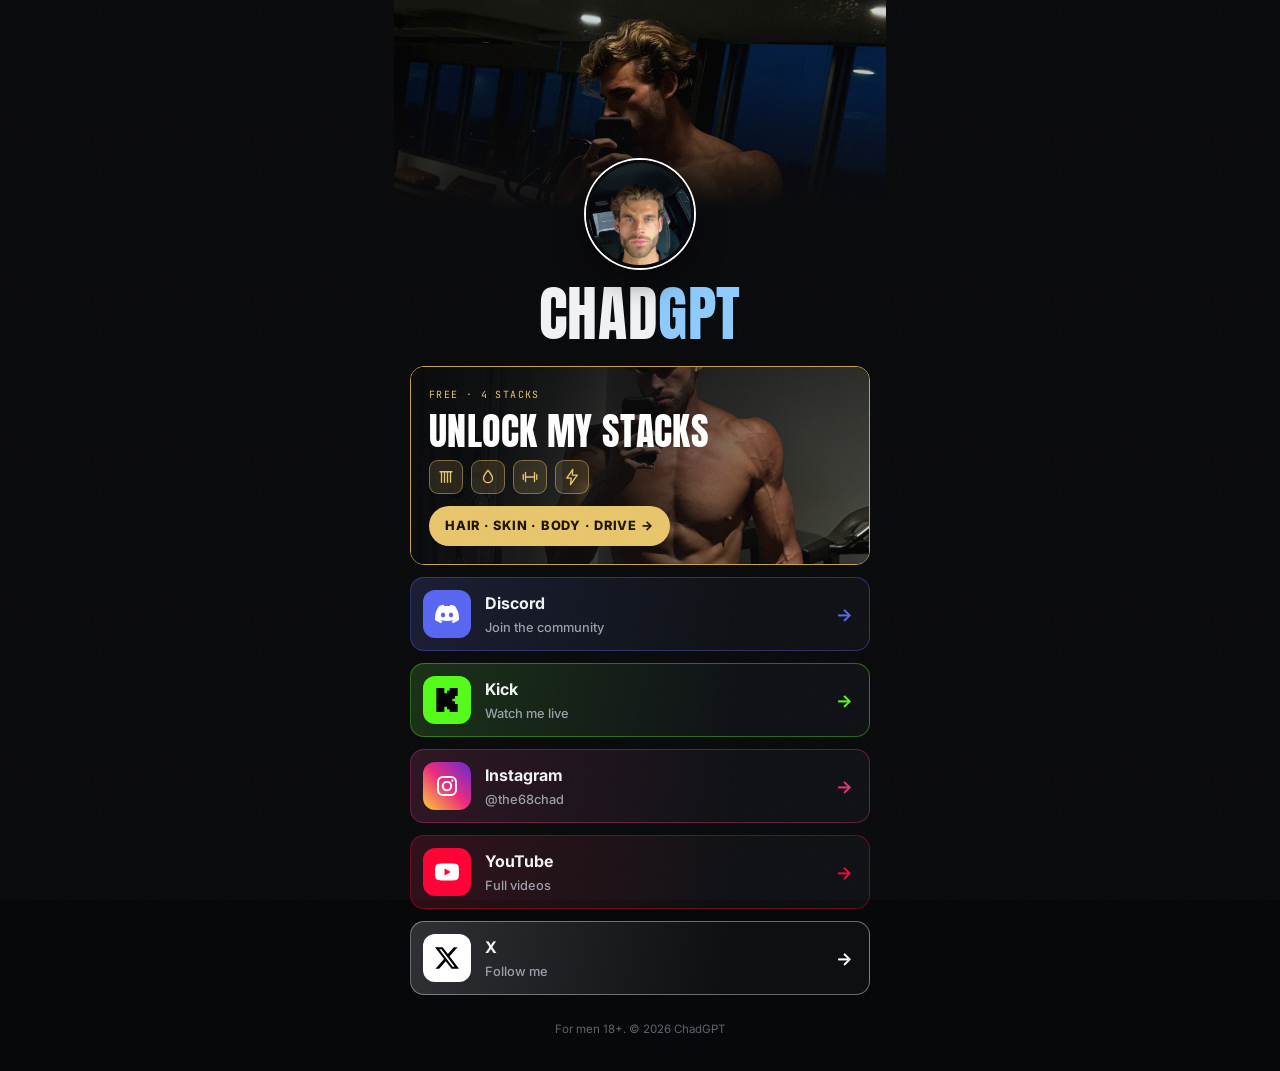
==== commit 87b0d945: "Replace coaching page with the link hub and four stack pages New front page (links), the Maxxed stac" ====
--- a/index.html
+++ b/index.html
@@ -1,933 +1,68 @@
-<!-- direction: 4EVER MONOCHROME. Near-black and off-white only, Anton display over Inter, hairline grids, film grain. Same system as the 4EVER hiring page.
-     rules: no colour accents; emphasis comes from solid vs outlined type; uppercase letter-spaced labels; dark and light bands alternate.
-     signature: the hero height wall. Chad stands solid at the 6'8" line, the average man stands in outline at 5'9". -->
 <!doctype html>
 <html lang="en">
 <head>
   <meta charset="utf-8">
   <meta name="viewport" content="width=device-width, initial-scale=1">
-  <title>The Chad Protocol | ChadGPT</title>
-  <meta name="description" content="The Chad Protocol: 90 days of 1-on-1 coaching with Chad on your looks, your physique and your confidence. 3 spots a month.">
-  <meta name="theme-color" content="#0a0a0a">
-  <link rel="icon" href="data:image/svg+xml,%3Csvg xmlns='http://www.w3.org/2000/svg' viewBox='0 0 32 32'%3E%3Crect width='32' height='32' fill='%230a0a0a'/%3E%3Cpath d='M6 26V6h4v20zM14 26V6h4v20zM22 26V6h4v20z' fill='%23f5f5f3'/%3E%3C/svg%3E">
+  <title>ChadGPT</title>
+  <meta name="description" content="ChadGPT. My stacks, my streams, my socials. All in one place.">
+  <meta name="theme-color" content="#07080a">
+  <meta property="og:type" content="website">
+  <meta property="og:site_name" content="ChadGPT">
+  <meta property="og:title" content="ChadGPT">
+  <meta property="og:description" content="My stacks, my streams, my socials. All in one place.">
+  <meta property="og:url" content="https://1chadgpt.com/">
+  <meta property="og:image" content="https://1chadgpt.com/images/gallery-4.jpg">
+  <meta name="twitter:card" content="summary_large_image">
+  <link rel="icon" href="data:image/svg+xml,%3Csvg xmlns='http://www.w3.org/2000/svg' viewBox='0 0 32 32'%3E%3Crect width='32' height='32' rx='7' fill='%2307080a'/%3E%3Ccircle cx='16' cy='16' r='6' fill='%238ecbff'/%3E%3C/svg%3E">
   <link rel="preconnect" href="https://fonts.googleapis.com">
   <link rel="preconnect" href="https://fonts.gstatic.com" crossorigin>
-  <link href="https://fonts.googleapis.com/css2?family=Anton&family=Inter:wght@400;500;600;700;800&display=swap" rel="stylesheet">
-  <script>document.documentElement.classList.add('js');</script>
-  <style>
-    /* ---------- 1. tokens (taken from the 4EVER hiring page) ---------- */
-    :root {
-      --bk: #0a0a0a; --bk2: #141414; --bk3: #1c1c1c;
-      --wh: #f5f5f3; --pure: #fff;
-      --g1: #a3a3a3; --g2: #6b6b6b; --g3: #d6d6d3;
-      --line: #2a2a2a; --lineL: #dcdcd8;
-      --nav: 72px;
-      --ruler: 48px;
-      --top: 90;            /* the wall measures 0 to 90 inches (7'6") */
-    }
+  <link href="https://fonts.googleapis.com/css2?family=Anton&family=Inter:wght@400;500;600;700;800&family=JetBrains+Mono:wght@500;700&display=swap" rel="stylesheet">
+  <link rel="stylesheet" href="assets/site.css?v=24">
+  <link rel="stylesheet" href="assets/stacks.css?v=24">
+</head>
+<body data-page="hub">
+  <main class="hub">
+    <div class="hub__in">
+      <div class="hub__cover"><img src="images/gallery-4.jpg" alt=""></div>
+      <div class="hub__av"><img src="images/hero-bg.jpg" alt="Chad"></div>
+      <h1 class="D" style="margin-bottom:10px">Chad<em>GPT</em></h1>
 
-    /* ---------- 2. base ---------- */
-    * { box-sizing: border-box; margin: 0; padding: 0; }
-    html { scroll-behavior: smooth; -webkit-text-size-adjust: 100%; }
-    body {
-      font-family: Inter, system-ui, sans-serif;
-      background: var(--bk); color: var(--wh);
-      line-height: 1.6;
-      -webkit-font-smoothing: antialiased;
-      overflow-x: hidden;
-    }
-    /* film grain */
-    body::after {
-      content: ""; position: fixed; inset: 0; pointer-events: none; z-index: 999; opacity: .06;
-      background-image: url("data:image/svg+xml,%3Csvg xmlns='http://www.w3.org/2000/svg' width='160' height='160'%3E%3Cfilter id='n'%3E%3CfeTurbulence type='fractalNoise' baseFrequency='.85' numOctaves='3'/%3E%3C/filter%3E%3Crect width='100%25' height='100%25' filter='url(%23n)'/%3E%3C/svg%3E");
-    }
-    a { color: inherit; text-decoration: none; }
-    img, svg { display: block; max-width: 100%; }
-    ol, ul { list-style: none; }
-    button, input, select, textarea { font: inherit; color: inherit; }
-    .wrap { max-width: 1240px; margin: 0 auto; padding: 0 28px; }
-    .skip { position: absolute; left: 16px; top: -80px; z-index: 60; background: #000; color: #fff; padding: 10px 14px; }
-    .skip:focus { top: 16px; }
+      <a class="hub__stacks" href="maxxed.html">
+        <img src="images/hero.jpg" alt="">
+        <span class="mono">Free &middot; 4 stacks</span>
+        <b>Unlock My Stacks</b>
+        <span class="hub__icons" aria-hidden="true">
+          <span><svg viewBox="0 0 24 24"><path d="M4 5h16M6 5v14M10 5v14M14 5v14M18 5v14"/></svg></span>
+          <span><svg viewBox="0 0 24 24"><path d="M12 3c3.5 4.2 6 7.3 6 10.5a6 6 0 0 1-12 0C6 10.3 8.5 7.2 12 3z"/></svg></span>
+          <span><svg viewBox="0 0 24 24"><path d="M3 9v6M6 6v12M18 6v12M21 9v6M6 12h12"/></svg></span>
+          <span><svg viewBox="0 0 24 24"><path d="M13 2 5 13.5h6L10 22l9-12.5h-6.5L13 2z"/></svg></span>
+        </span>
+        <span class="hub__go">Hair &middot; Skin &middot; Body &middot; Drive &rarr;</span>
+      </a>
 
-    .D { font-family: Anton, Impact, sans-serif; font-weight: 400; letter-spacing: .01em; line-height: .9; text-transform: uppercase; }
-    .eb {
-      display: flex; align-items: center; gap: 14px;
-      font-size: .74rem; font-weight: 700; letter-spacing: .28em; text-transform: uppercase;
-      color: var(--g1);
-    }
-    .eb::before { content: ""; width: 34px; height: 1px; background: currentColor; flex: none; }
+      <a class="hub__link hub__link--dc" href="https://discord.gg/DJxytDaxYc" target="_blank" rel="noopener">
+        <span class="hub__logo" aria-hidden="true"><svg viewBox="0 0 24 24"><path d="M20.317 4.3698a19.7913 19.7913 0 00-4.8851-1.5152.0741.0741 0 00-.0785.0371c-.211.3753-.4447.8648-.6083 1.2495-1.8447-.2762-3.68-.2762-5.4868 0-.1636-.3933-.4058-.8742-.6177-1.2495a.077.077 0 00-.0785-.037 19.7363 19.7363 0 00-4.8852 1.515.0699.0699 0 00-.0321.0277C.5334 9.0458-.319 13.5799.0992 18.0578a.0824.0824 0 00.0312.0561c2.0528 1.5076 4.0413 2.4228 5.9929 3.0294a.0777.0777 0 00.0842-.0276c.4616-.6304.8731-1.2952 1.226-1.9942a.076.076 0 00-.0416-.1057c-.6528-.2476-1.2743-.5495-1.8722-.8923a.077.077 0 01-.0076-.1277c.1258-.0943.2517-.1923.3718-.2914a.0743.0743 0 01.0776-.0105c3.9278 1.7933 8.18 1.7933 12.0614 0a.0739.0739 0 01.0785.0095c.1202.099.246.1981.3728.2924a.077.077 0 01-.0066.1276 12.2986 12.2986 0 01-1.873.8914.0766.0766 0 00-.0407.1067c.3604.698.7719 1.3628 1.225 1.9932a.076.076 0 00.0842.0286c1.961-.6067 3.9495-1.5219 6.0023-3.0294a.077.077 0 00.0313-.0552c.5004-5.177-.8382-9.6739-3.5485-13.6604a.061.061 0 00-.0312-.0286zM8.02 15.3312c-1.1825 0-2.1569-1.0857-2.1569-2.419 0-1.3332.9555-2.4189 2.157-2.4189 1.2108 0 2.1757 1.0952 2.1568 2.419 0 1.3332-.9555 2.4189-2.1569 2.4189zm7.9748 0c-1.1825 0-2.1569-1.0857-2.1569-2.419 0-1.3332.9554-2.4189 2.1569-2.4189 1.2108 0 2.1757 1.0952 2.1568 2.419 0 1.3332-.946 2.4189-2.1568 2.4189Z"/></svg></span>
+        <span class="hub__txt">Discord<small>Join the community</small></span><span class="hub__arr" aria-hidden="true">&rarr;</span>
+      </a>
+      <a class="hub__link hub__link--kick" href="https://kick.com/1chadgpt" target="_blank" rel="noopener">
+        <span class="hub__logo" aria-hidden="true"><svg viewBox="0 0 24 24"><path d="M1.333 0h8v5.333H12V2.667h2.667V0h8v8H20v2.667h-2.667v2.666H20V16h2.667v8h-8v-2.667H12v-2.666H9.333V24h-8Z"/></svg></span>
+        <span class="hub__txt">Kick<small>Watch me live</small></span><span class="hub__arr" aria-hidden="true">&rarr;</span>
+      </a>
+      <a class="hub__link hub__link--ig" href="https://instagram.com/the68chad" target="_blank" rel="noopener">
+        <span class="hub__logo" aria-hidden="true"><svg viewBox="0 0 24 24"><rect x="3" y="3" width="18" height="18" rx="5"/><circle cx="12" cy="12" r="4.2"/><circle cx="17.3" cy="6.7" r="1.1" class="dot"/></svg></span>
+        <span class="hub__txt">Instagram<small>@the68chad</small></span><span class="hub__arr" aria-hidden="true">&rarr;</span>
+      </a>
+      <a class="hub__link hub__link--yt" href="https://www.youtube.com/@1ChadGPT" target="_blank" rel="noopener">
+        <span class="hub__logo" aria-hidden="true"><svg viewBox="0 0 24 24"><path d="M23.498 6.186a3.016 3.016 0 0 0-2.122-2.136C19.505 3.545 12 3.545 12 3.545s-7.505 0-9.377.505A3.017 3.017 0 0 0 .502 6.186C0 8.07 0 12 0 12s0 3.93.502 5.814a3.016 3.016 0 0 0 2.122 2.136c1.871.505 9.376.505 9.376.505s7.505 0 9.377-.505a3.015 3.015 0 0 0 2.122-2.136C24 15.93 24 12 24 12s0-3.93-.502-5.814zM9.545 15.568V8.432L15.818 12l-6.273 3.568z"/></svg></span>
+        <span class="hub__txt">YouTube<small>Full videos</small></span><span class="hub__arr" aria-hidden="true">&rarr;</span>
+      </a>
+      <a class="hub__link hub__link--x" href="https://x.com/1chadgpt" target="_blank" rel="noopener">
+        <span class="hub__logo" aria-hidden="true"><svg viewBox="0 0 24 24"><path d="M18.901 1.153h3.68l-8.04 9.19L24 22.846h-7.406l-5.8-7.584-6.638 7.584H.474l8.6-9.83L0 1.154h7.594l5.243 6.932ZM17.61 20.644h2.039L6.486 3.24H4.298Z"/></svg></span>
+        <span class="hub__txt">X<small>Follow me</small></span><span class="hub__arr" aria-hidden="true">&rarr;</span>
+      </a>
 
-    .btn {
-      display: inline-flex; align-items: center; gap: 10px;
-      background: var(--pure); color: #000;
-      font-weight: 700; font-size: .92rem; letter-spacing: .04em; text-transform: uppercase;
-      padding: 16px 28px;
-      border: 1px solid var(--pure); border-radius: 2px;
-      cursor: pointer;
-      transition: transform .25s, box-shadow .25s;
-    }
-    .btn:hover { transform: translateY(-2px); box-shadow: 0 12px 30px rgba(255, 255, 255, .12); }
-    .btn.dk { background: #000; color: #fff; border-color: #000; }
-    .btn.dk:hover { box-shadow: 0 12px 30px rgba(0, 0, 0, .18); }
-    .btn.ln { background: transparent; color: inherit; border-color: currentColor; }
-
-    section { padding: 130px 0; position: relative; scroll-margin-top: var(--nav); }
-    .lt { background: var(--wh); color: #000; }
-    .lt .eb { color: var(--g2); }
-    .gr { background: var(--bk2); }
-    h2 { font-size: clamp(44px, 6vw, 88px); margin: 20px 0 22px; }
-    h2 span { color: var(--g2); }
-    .lede { font-size: 1.1rem; color: var(--g1); max-width: 620px; }
-    .lt .lede { color: #555; }
-    .note { margin-top: 22px; font-size: .9rem; color: var(--g1); max-width: 70ch; }
-    .lt .note { color: #555; }
-    .badge {
-      display: inline-block;
-      font-size: .62rem; letter-spacing: .2em; font-weight: 800; text-transform: uppercase;
-      background: var(--pure); color: #000;
-      padding: 3px 8px;
-    }
-    .badge.ol { background: var(--bk); color: var(--g1); outline: 1px solid var(--g2); }
-
-    /* photo slots: the picture if the file exists, a labelled placeholder if not */
-    .slot { position: relative; }
-    .slot__ph { display: none; }
-    .slot.is-empty > img { display: none; }
-    .slot.is-empty > .slot__ph { display: block; }
-    .slot.is-empty::after {
-      content: attr(data-file);
-      position: absolute; left: 10px; bottom: 10px; max-width: calc(100% - 20px);
-      font-size: .6rem; font-weight: 700; letter-spacing: .1em;
-      overflow: hidden; text-overflow: ellipsis; white-space: nowrap;
-      background: var(--bk); color: var(--g1);
-      border: 1px solid var(--line);
-      padding: 4px 7px;
-    }
-    .frame { overflow: hidden; background: repeating-linear-gradient(135deg, transparent 0 11px, #1e1e1e 11px 12px); }
-    .frame > img { width: 100%; height: 100%; object-fit: cover; object-position: var(--pos, center top); }
-    /* crop into a screenshot: --s is the zoom, --x / --y shift the picture inside the frame */
-    .frame > img.crop { position: absolute; left: var(--x, 0); top: var(--y, 0); width: calc(var(--s, 1) * 100%); height: auto; max-width: none; }
-    .chapters { display: grid; grid-template-columns: repeat(4, minmax(0, 1fr)); gap: 1px; background: var(--line); border: 1px solid var(--line); margin-top: 60px; }
-    .chapters li { background: var(--bk); }
-    .chapters .frame { aspect-ratio: 3 / 4; }
-    .chapters figcaption { display: flex; gap: 14px; padding: 18px 18px 22px; border-top: 1px solid var(--line); }
-    .chapters .n { font-family: Anton, Impact, sans-serif; font-weight: 400; font-size: 1.3rem; line-height: 1.2; color: var(--g2); }
-    .chapters figcaption span { font-size: .98rem; color: #cfcfcc; }
-    .chapters__cta a { display: flex; flex-direction: column; justify-content: flex-end; align-items: flex-start; gap: 18px; height: 100%; min-height: 220px; padding: 26px; background: var(--pure); color: #000; }
-    .chapters__cta .D { font-size: clamp(40px, 4.4vw, 68px); }
-    .chapters__cta .badge { background: #000; color: #fff; padding: 8px 12px; }
-
-    /* ---------- 3. nav (light) ---------- */
-    nav {
-      position: fixed; top: 0; left: 0; right: 0; z-index: 50;
-      background: rgba(245, 245, 243, .94); backdrop-filter: blur(10px);
-      color: #000;
-      border-bottom: 1px solid var(--lineL);
-    }
-    nav .wrap { display: flex; align-items: center; justify-content: space-between; height: var(--nav); }
-    .brand { display: flex; align-items: center; gap: 12px; }
-    .brand__m {
-      display: grid; place-items: center;
-      height: 44px; min-width: 44px; padding: 0 9px;
-      background: #000; color: #fff;
-      font-size: 1.2rem; line-height: 1;
-      border-radius: 2px;
-    }
-    .brand b { display: block; font-family: Anton, Impact, sans-serif; font-weight: 400; font-size: 1.35rem; letter-spacing: .06em; line-height: 1.15; }
-    .brand small { display: block; font-size: .62rem; letter-spacing: .3em; color: var(--g2); font-weight: 700; }
-    nav .links { display: flex; gap: 30px; font-size: .84rem; font-weight: 600; color: #333; }
-    nav .links a { transition: color .2s; }
-    nav .links a:hover { color: #000; }
-    nav .btn { padding: 11px 20px; font-size: .78rem; }
-
-    /* ---------- 4. hero ---------- */
-    .hero {
-      position: relative; overflow: hidden;
-      padding-top: var(--nav);
-      background: radial-gradient(ellipse at 80% 20%, #1f1f1f 0, var(--bk) 60%);
-    }
-    .hero__in {
-      position: relative;
-      max-width: 1240px; margin: 0 auto; padding: 0 28px;
-      display: grid; grid-template-columns: minmax(0, 1.1fr) minmax(0, .9fr); gap: 40px;
-      min-height: calc(92vh - var(--nav));
-    }
-    .hr { align-self: center; padding: 48px 0; }
-    .hr h1 { font-size: clamp(54px, 6.4vw, 104px); margin: 22px 0 26px; text-wrap: balance; }
-    .hr h1 em { font-style: normal; color: transparent; -webkit-text-stroke: 1.5px var(--wh); }
-    .hr h1 .nw { white-space: nowrap; }
-    .hr p:not(.eb) { font-size: 1.14rem; color: #cfcfcc; max-width: 620px; }
-    .cta { display: flex; gap: 14px; flex-wrap: wrap; margin-top: 30px; }
-    .hpay {
-      display: flex; align-items: flex-start; gap: clamp(24px, 3.4vw, 52px);
-      margin-top: 40px; padding-top: 24px;
-      border-top: 1px solid var(--line);
-    }
-    .hpay > div { display: flex; flex-direction: column-reverse; }
-    .hpay dd { font-size: clamp(56px, 5.6vw, 92px); }
-    .hpay dt { font-size: .72rem; letter-spacing: .24em; color: var(--g1); font-weight: 700; margin-top: 8px; text-transform: uppercase; max-width: 12rem; line-height: 1.5; }
-
-    /* the height wall */
-    .wall { position: relative; min-height: 560px; }
-    .wall::before {                 /* one hairline per foot, measured up from the floor */
-      content: ""; position: absolute; inset: 0;
-      background: linear-gradient(to top, var(--line) 1px, transparent 1px)
-                  left bottom / 100% calc(100% * 12 / var(--top)) repeat-y;
-    }
-    .wall__ghost {                  /* the oversized outlined numeral, as on the 4EVER hero */
-      position: absolute; right: var(--ruler); bottom: -2%;
-      font-size: clamp(200px, 27vw, 400px); line-height: .8;
-      color: transparent; -webkit-text-stroke: 1px #262626;
-      pointer-events: none; user-select: none; white-space: nowrap;
-    }
-    .wall__ruler {
-      position: absolute; top: 0; bottom: 0; right: 0; width: var(--ruler);
-      border-left: 1px solid var(--line);
-      background: linear-gradient(to top, var(--g2) 1px, transparent 1px)
-                  left bottom / 9px calc(100% / var(--top)) repeat-y;
-    }
-    .wall__ruler span {
-      position: absolute; left: 0; right: 0;
-      bottom: calc(var(--h) / var(--top) * 100%);
-      border-bottom: 1px solid var(--g1);
-      padding-bottom: 4px; text-align: right;
-      font-family: Anton, Impact, sans-serif; font-size: 1.05rem; line-height: 1; color: var(--g1);
-    }
-    .wall__level {
-      position: absolute; left: 0; right: var(--ruler);
-      bottom: calc(var(--h) / var(--top) * 100%);
-      border-top: 1px solid var(--wh);
-    }
-    .wall__level--avg { border-top: 1px dashed var(--g2); }
-    .wall__figures {
-      position: absolute; inset: 0 var(--ruler) 0 0;
-      display: flex; align-items: flex-end; justify-content: center;
-      gap: clamp(8px, 5%, 40px); padding: 0 12px;
-    }
-    .fig {
-      position: relative; flex: 0 1 auto; min-width: 0;
-      height: calc(var(--h) / var(--top) * 100%);
-      aspect-ratio: 80 / 257;
-    }
-    .fig > img, .fig > svg { width: 100%; height: 100%; }
-    .fig > img { object-fit: cover; object-position: top center; }
-    .fig--carter > svg { fill: var(--wh); }
-    .fig--avg > svg { fill: none; stroke: var(--g1); stroke-width: 1.5px; }
-    .fig__tag { position: absolute; left: 50%; bottom: 100%; transform: translate(-50%, -8px); white-space: nowrap; }
-
-    @media (prefers-reduced-motion: no-preference) {
-      .fig > img, .fig > svg { animation: rise 1s cubic-bezier(.2, .7, .2, 1) both; }
-      .fig--carter > img, .fig--carter > svg { animation-delay: .3s; }
-      .fig__tag { animation: fade .3s ease-out 1s both; }
-      .fig--carter .fig__tag { animation-delay: 1.3s; }
-    }
-    @keyframes rise { from { clip-path: inset(100% 0 0 0); } to { clip-path: inset(0); } }
-    @keyframes fade { from { opacity: 0; } to { opacity: 1; } }
-
-    /* ---------- 5. marquee ---------- */
-    .mq { background: var(--pure); color: #000; overflow: hidden; white-space: nowrap; border-block: 1px solid #000; }
-    .mq div { display: inline-block; padding: 16px 0; animation: mq 34s linear infinite; font-family: Anton, Impact, sans-serif; font-size: 1.5rem; letter-spacing: .06em; }
-    .mq span { margin: 0 28px; }
-    .mq i { font-style: normal; color: var(--g1); }
-    @keyframes mq { to { transform: translateX(-50%); } }
-
-    /* ---------- 6. story ---------- */
-    .story { display: grid; grid-template-columns: minmax(0, 1fr) minmax(0, 1fr); gap: clamp(30px, 6vw, 80px); align-items: start; margin-top: 70px; }
-    .pair { display: grid; grid-template-columns: 1fr 1fr; gap: 1px; background: var(--line); border: 1px solid var(--line); }
-    .pair .frame { aspect-ratio: 3 / 4; background-color: var(--bk); }
-    .pair .badge { position: absolute; top: 12px; left: 12px; }
-    .tl { display: grid; grid-template-columns: repeat(4, minmax(0, 1fr)); gap: 1px; background: var(--line); border: 1px solid var(--line); border-top: 0; }
-    .tl li { background: var(--bk); }
-    .tl .frame { aspect-ratio: 1 / 1; }
-    .tl figcaption { display: flex; align-items: baseline; gap: 8px; padding: 10px 12px; border-top: 1px solid var(--line); }
-    .tl .n { font-family: Anton, Impact, sans-serif; font-size: 1.05rem; line-height: 1; color: var(--g2); }
-    .tl figcaption span { font-size: .6rem; letter-spacing: .16em; font-weight: 700; text-transform: uppercase; color: var(--g1); }
-    .sq { border-top: 1px solid var(--line); }
-    .sq li { padding: 22px 0; border-bottom: 1px solid var(--line); }
-    .sq h3 { font-size: .8rem; letter-spacing: .24em; font-weight: 700; text-transform: uppercase; }
-    .todo { margin-top: 10px; padding-left: 14px; border-left: 2px dashed var(--g2); color: var(--g1); font-style: italic; }
-    .quote { font-size: clamp(24px, 2.6vw, 36px); font-weight: 600; line-height: 1.3; letter-spacing: -.01em; margin-top: 34px; }
-    .quote em { font-style: normal; background: var(--pure); color: #000; padding: 0 .2em; }
-
-    /* ---------- 7. numbered two-column list (the problem) ---------- */
-    .req { display: grid; grid-template-columns: repeat(2, minmax(0, 1fr)); border-top: 1px solid var(--line); margin-top: 60px; }
-    .rq { display: flex; gap: 22px; padding: 28px 0; border-bottom: 1px solid var(--line); }
-    .rq:nth-child(odd) { padding-right: 40px; border-right: 1px solid var(--line); }
-    .rq:nth-child(even) { padding-left: 40px; }
-    .rq:last-child:nth-child(odd) { grid-column: 1 / -1; padding-right: 0; border-right: 0; }
-    .rq .n { font-family: Anton, Impact, sans-serif; color: var(--g2); font-size: 1.3rem; min-width: 36px; }
-    .rq h3 { font-size: 1.08rem; }
-    .rq p { color: var(--g1); font-size: .94rem; max-width: 56ch; }
-    .lt .req, .lt .rq { border-color: var(--lineL); }
-    .lt .rq p { color: #555; }
-
-    /* ---------- 8. the system ---------- */
-    .coached { display: grid; grid-template-columns: minmax(0, .8fr) minmax(0, 1.2fr); gap: clamp(30px, 6vw, 80px); align-items: start; margin-top: 70px; }
-    .face {
-      position: sticky; top: calc(var(--nav) + 24px);
-      aspect-ratio: 4 / 5;
-      border: 1px solid var(--line);
-      background: repeating-linear-gradient(135deg, transparent 0 11px, #202020 11px 12px);
-    }
-    .face > img { width: 100%; height: 100%; object-fit: cover; }
-    .face > .slot__ph { width: 100%; height: 100%; fill: none; stroke: var(--g2); stroke-width: 1.5px; }
-    .dot {
-      position: absolute; left: var(--x); top: var(--y);
-      width: 14px; height: 14px; margin: -7px 0 0 -7px;
-      border-radius: 50%; background: var(--pure);
-      box-shadow: 0 0 0 5px rgba(255, 255, 255, .14);
-      transition: box-shadow .2s;
-    }
-    .dot i {
-      position: absolute; left: 24px; top: 50%; transform: translateY(-50%);
-      font-style: normal; white-space: nowrap;
-      font-size: .6rem; letter-spacing: .18em; font-weight: 800; text-transform: uppercase;
-      background: var(--bk); color: var(--g1);
-      border: 1px solid var(--line);
-      padding: 3px 7px;
-      transition: background-color .2s, color .2s, border-color .2s;
-    }
-    .dot--l i { left: auto; right: 24px; }
-    .dot.is-active { box-shadow: 0 0 0 7px rgba(255, 255, 255, .3); }
-    .dot.is-active i { background: var(--pure); color: #000; border-color: var(--pure); }
-    .areas { border-top: 1px solid var(--line); }
-    .areas li { display: flex; gap: 26px; padding: 30px 0; border-bottom: 1px solid var(--line); }
-    .areas .n { font-family: Anton, Impact, sans-serif; font-size: 3rem; line-height: 1; color: var(--g2); min-width: 72px; transition: color .2s; }
-    .areas li.is-active .n { color: var(--wh); }
-    .areas h3 { font-family: Anton, Impact, sans-serif; font-weight: 400; font-size: 2rem; line-height: 1; letter-spacing: .02em; text-transform: uppercase; margin-bottom: 10px; }
-    .areas p { color: var(--g1); font-size: .98rem; max-width: 52ch; }
-    .tags { display: flex; flex-wrap: wrap; gap: 8px; margin-top: 14px; }
-    .tags span { font-size: .62rem; letter-spacing: .2em; font-weight: 800; text-transform: uppercase; border: 1px solid var(--line); color: var(--g1); padding: 4px 8px; }
-    .eq {
-      margin-top: 70px; padding: 30px 0;
-      border-block: 1px solid var(--line);
-      font-size: clamp(24px, 2.7vw, 38px); line-height: 1.15;
-    }
-    .eq b { font-weight: 400; color: var(--g2); margin: 0 .18em; }
-
-    /* ---------- 9. big-number grid (what you get) ---------- */
-    .stats { display: grid; grid-template-columns: repeat(2, minmax(0, 1fr)); border-top: 1px solid var(--line); border-left: 1px solid var(--line); margin-top: 70px; }
-    .st { padding: 44px 30px 36px; border-right: 1px solid var(--line); border-bottom: 1px solid var(--line); position: relative; overflow: hidden; transition: background-color .35s; }
-    .st .D { font-size: clamp(64px, 8vw, 128px); display: block; white-space: nowrap; }
-    .st .D sub { font-size: .32em; vertical-align: baseline; color: var(--g1); margin-left: 8px; }
-    .st h3 { font-size: .8rem; letter-spacing: .24em; text-transform: uppercase; margin-top: 18px; font-weight: 700; }
-    .st p { color: var(--g1); font-size: .92rem; margin-top: 6px; max-width: 44ch; }
-    .st .ix { position: absolute; top: 18px; right: 20px; font-size: .7rem; color: var(--g2); letter-spacing: .2em; font-weight: 700; }
-    .lt .stats, .lt .st { border-color: #cfcfca; }
-    .lt .st:hover { background: #ececE8; }
-    .lt .st p { color: #555; }
-    .lt .st .D sub { color: var(--g2); }
-    .lt .st.hl2 { background: #000; color: #fff; }
-    .lt .st.hl2 p, .lt .st.hl2 .D sub { color: var(--g1); }
-    .lt .st.hl2:hover { background: #111; }
-
-    /* ---------- 10. steps ---------- */
-    .steps { display: grid; grid-template-columns: repeat(4, minmax(0, 1fr)); border-top: 2px solid var(--wh); margin-top: 60px; }
-    .sp { padding: 34px 28px 10px 0; }
-    .sp .D { font-size: clamp(72px, 8vw, 120px); }
-    .sp .D.o { color: transparent; -webkit-text-stroke: 1.5px var(--wh); }
-    .sp h3 { font-size: 1.15rem; margin: 14px 0 6px; }
-    .sp p { color: var(--g1); font-size: .95rem; max-width: 30ch; }
-    .sp .badge { margin-top: 12px; }
-
-    /* ---------- 11. before / after cards ---------- */
-    .path { display: grid; grid-template-columns: minmax(0, 1fr) 120px minmax(0, 1fr); align-items: stretch; margin-top: 70px; }
-    .lvl { border: 1px solid #000; padding: 46px 40px; background: var(--pure); }
-    .lvl.top { background: #000; color: #fff; }
-    .lvl .k { font-size: .72rem; letter-spacing: .28em; font-weight: 700; color: var(--g2); text-transform: uppercase; }
-    .lvl.top .k { color: var(--g1); }
-    .lvl .D { font-size: clamp(64px, 8vw, 120px); margin: 18px 0 24px; }
-    .lvl li { padding: 13px 0; border-top: 1px solid var(--lineL); color: #333; }
-    .lvl.top li { border-top-color: var(--line); color: var(--g3); }
-    .arrow { display: flex; align-items: center; justify-content: center; position: relative; }
-    .arrow::before { content: ""; position: absolute; left: 0; right: 0; top: 50%; height: 2px; background: #000; }
-    .arrow span { position: relative; background: #000; color: #fff; width: 56px; height: 56px; border-radius: 50%; display: grid; place-items: center; font-size: 1.6rem; font-weight: 700; }
-    .bar { margin-top: 40px; height: 6px; background: var(--lineL); position: relative; overflow: hidden; }
-    .bar i { position: absolute; inset: 0; background: #000; transform: scaleX(0); transform-origin: left; transition: transform 1.6s cubic-bezier(.2, .7, .2, 1); }
-    .bar.in i { transform: scaleX(1); }
-
-    /* ---------- 12. gallery ---------- */
-    .gal { display: grid; grid-template-columns: repeat(6, minmax(0, 1fr)); gap: 1px; background: var(--line); border: 1px solid var(--line); margin-top: 60px; }
-    .gal li { background: var(--bk2); }
-    .gal .frame { aspect-ratio: 3 / 4; }
-
-    /* ---------- 13. who it's for ---------- */
-    .fit { display: grid; grid-template-columns: minmax(0, 1fr) minmax(0, 1fr); border: 1px solid #000; margin-top: 60px; }
-    .fit > div { padding: 46px 40px; background: var(--pure); }
-    .fit > .no { background: #000; color: #fff; }
-    .fit .D { font-size: clamp(40px, 4.6vw, 64px); margin-bottom: 22px; }
-    .checks li { padding: 14px 0; border-top: 1px solid var(--line); color: #cfcfcc; display: flex; gap: 12px; }
-    .checks li::before { content: "\2713"; font-weight: 800; }
-    .lt .checks li { border-top-color: var(--lineL); color: #333; }
-    .fit .no .checks li { border-top-color: var(--line); color: var(--g3); }
-    .fit .no .checks li::before { content: "\2715"; }
-
-    /* ---------- 14. apply ---------- */
-    .apply { display: grid; grid-template-columns: .8fr 1.2fr; gap: 60px; align-items: start; }
-    .apply .checks { margin: 30px 0; }
-    .formbox { background: var(--pure); color: #000; border: 1px solid var(--pure); box-shadow: 16px 16px 0 var(--g2); padding: 40px; }
-    .fhead { display: flex; justify-content: space-between; align-items: baseline; gap: 16px; padding-bottom: 20px; margin-bottom: 26px; border-bottom: 1px solid var(--lineL); }
-    .fhead .D { font-size: 2.6rem; }
-    .fhead small { font-size: .7rem; letter-spacing: .24em; font-weight: 700; text-transform: uppercase; color: var(--g2); white-space: nowrap; }
-    .frow { display: grid; grid-template-columns: minmax(0, 1fr) minmax(0, 1fr); gap: 0 18px; }
-    .field { display: grid; gap: 8px; margin-bottom: 20px; align-content: start; }
-    .field span { font-size: .72rem; letter-spacing: .24em; font-weight: 700; text-transform: uppercase; color: var(--g2); }
-    .field input, .field select, .field textarea { width: 100%; padding: 14px; border: 1px solid #000; border-radius: 2px; background: var(--wh); }
-    .field textarea { min-height: 92px; resize: vertical; }
-    .check { display: flex; align-items: center; gap: 12px; margin: 6px 0 26px; }
-    .check input { width: 20px; height: 20px; accent-color: #000; }
-    .fstatus { margin-top: 20px; padding: 14px 16px; background: #000; color: #fff; font-size: .92rem; }
-
-    /* ---------- 15. faq ---------- */
-    .faq { max-width: 900px; margin-top: 50px; border-top: 1px solid var(--line); }
-    .faq details { border-bottom: 1px solid var(--line); }
-    .faq summary { display: flex; justify-content: space-between; align-items: center; gap: 20px; padding: 26px 0; font-size: 1.08rem; font-weight: 600; cursor: pointer; list-style: none; }
-    .faq summary::-webkit-details-marker { display: none; }
-    .pm { width: 18px; height: 18px; position: relative; flex: none; }
-    .pm::before, .pm::after { content: ""; position: absolute; left: 0; right: 0; top: 8px; height: 2px; background: var(--wh); transition: transform .3s; }
-    .pm::after { transform: rotate(90deg); }
-    details[open] .pm::after { transform: rotate(0); }
-    .faq details p { color: var(--g1); padding-bottom: 26px; max-width: 760px; }
-    .lt .faq, .lt .faq details { border-color: var(--lineL); }
-    .lt .pm::before, .lt .pm::after { background: #000; }
-    .lt .faq details p { color: #555; }
-
-    /* ---------- 16. footer ---------- */
-    footer { padding: 80px 0 34px; border-top: 1px solid var(--line); }
-    .ft { display: flex; justify-content: space-between; gap: 40px; flex-wrap: wrap; align-items: flex-start; }
-    .tile { display: inline-flex; background: var(--wh); color: #000; padding: 18px 22px; border-radius: 2px; font-size: 2.6rem; }
-    footer p { color: var(--g1); margin-top: 18px; max-width: 380px; font-size: .94rem; }
-    .fl { display: grid; grid-template-columns: repeat(2, auto); gap: 12px 50px; font-size: .9rem; color: var(--g1); }
-    .fl a { transition: color .2s; }
-    .fl a:hover { color: #fff; }
-    .copy { display: flex; justify-content: space-between; flex-wrap: wrap; gap: 10px; margin-top: 60px; padding-top: 24px; border-top: 1px solid var(--line); font-size: .8rem; color: var(--g1); }
-
-    /* ---------- 17. details ---------- */
-    ::selection { background: var(--pure); color: #000; }
-    .lt ::selection, nav ::selection, .mq ::selection, .formbox ::selection { background: #000; color: #fff; }
-    :focus-visible { outline: 2px solid var(--pure); outline-offset: 3px; }
-    .lt :focus-visible, nav :focus-visible, .formbox :focus-visible { outline-color: #000; }
-
-    /* reveal on scroll (only when scripts run) */
-    .js .rv { opacity: 0; transform: translateY(34px); transition: opacity .9s, transform .9s cubic-bezier(.2, .7, .2, 1); }
-    .js .rv.in { opacity: 1; transform: none; }
-    .d1 { transition-delay: .1s; } .d2 { transition-delay: .2s; } .d3 { transition-delay: .3s; }
-    @media (prefers-reduced-motion: reduce) {
-      html { scroll-behavior: auto; }
-      .js .rv { opacity: 1; transform: none; transition: none; }
-      .mq div { animation: none; }
-    }
-
-    /* ---------- 18. smaller screens ---------- */
-    @media (max-width: 1000px) {
-      nav .links { display: none; }
-      .hero__in { grid-template-columns: minmax(0, 1fr); gap: 0; min-height: 0; }
-      .hr { padding: 48px 0 44px; }
-      .wall { height: clamp(440px, 105vw, 640px); min-height: 0; }
-      .story, .coached, .apply { grid-template-columns: minmax(0, 1fr); gap: 50px; }
-      .face { position: relative; top: 0; }
-      .steps { grid-template-columns: repeat(2, minmax(0, 1fr)); }
-      .path { grid-template-columns: minmax(0, 1fr); }
-      .arrow { height: 80px; }
-      .arrow::before { left: 50%; right: auto; top: 0; bottom: 0; width: 2px; height: auto; }
-      .gal { grid-template-columns: repeat(3, minmax(0, 1fr)); }
-      .chapters { grid-template-columns: repeat(2, minmax(0, 1fr)); }
-    }
-    @media (max-width: 640px) {
-      section { padding: 90px 0; }
-      .wrap, .hero__in { padding: 0 20px; }
-      .brand small { display: none; }
-      .eb { letter-spacing: .18em; gap: 10px; }
-      .eb::before { width: 22px; }
-      .hr { padding: 36px 0 40px; }
-      .hpay { gap: 26px; margin-top: 30px; }
-      .hpay dt { max-width: 6.5rem; }
-      .req, .stats, .steps, .fit, .frow { grid-template-columns: minmax(0, 1fr); }
-      .rq:nth-child(n) { padding: 24px 0; border-right: 0; }
-      .st { padding: 36px 24px 30px; }
-      .lvl, .fit > div { padding: 34px 26px; }
-      .gal { display: flex; overflow-x: auto; scroll-snap-type: x mandatory; }
-      .gal li { flex: 0 0 58%; scroll-snap-align: start; }
-      .formbox { padding: 26px; box-shadow: 8px 8px 0 var(--g2); }
-      .fhead .D { font-size: 2.1rem; }
-      .areas li { gap: 18px; }
-      .areas .n { min-width: 56px; }
-      .chapters figcaption { flex-direction: column; gap: 4px; padding: 14px 14px 18px; }
-      .chapters figcaption span { font-size: .9rem; }
-    }
-    /* ---------- v3: centred wordmark, photo hero, three-column pillars ---------- */
-    nav .wrap { display: grid; grid-template-columns: 1fr auto 1fr; }
-    nav .links { justify-self: start; gap: 26px; }
-    nav .btn { justify-self: end; }
-    .brand { display: flex; align-items: baseline; gap: .42em; font-family: Anton, Impact, sans-serif; font-size: 1.85rem; letter-spacing: .14em; text-transform: uppercase; line-height: 1; white-space: nowrap; }
-    .brand span { font-size: .5em; letter-spacing: .34em; color: #333; transform: translateY(-.34em); }
-    .brand em { font-style: normal; padding: .16em .34em .1em; background: #000; color: #fff; letter-spacing: .12em; }
-    .hero__pic { position: relative; align-self: stretch; min-height: 560px; margin-right: -28px; }
-    .hero__pic > img { position: absolute; inset: 0; width: 100%; height: 100%; object-fit: cover; object-position: 60% 18%;
-      -webkit-mask-image: linear-gradient(to right, transparent 0, #000 22%), linear-gradient(to top, transparent 0, #000 16%); -webkit-mask-composite: source-in;
-      mask-image: linear-gradient(to right, transparent 0, #000 22%), linear-gradient(to top, transparent 0, #000 16%); mask-composite: intersect; }
-    .coached { grid-template-columns: minmax(0, 1fr); }
-    .areas { display: grid; grid-template-columns: repeat(3, minmax(0, 1fr)); border-top: 0; border-left: 1px solid var(--line); border-top: 1px solid var(--line); }
-    .areas li { flex-direction: column; gap: 18px; padding: 36px 30px 40px; border-right: 1px solid var(--line); transition: background-color .3s; }
-    .areas li:hover { background: var(--bk3); }
-    .areas .n { font-size: clamp(64px, 7vw, 110px); }
-    @media (max-width: 1000px) {
-      nav .wrap { grid-template-columns: 1fr auto; }
-      .brand { justify-self: start; font-size: 1.3rem; }
-      .hero__pic { height: clamp(420px, 110vw, 640px); min-height: 0; margin: 0 -28px; }
-      .hero__pic > img { -webkit-mask-image: linear-gradient(to top, transparent 0, #000 16%); mask-image: linear-gradient(to top, transparent 0, #000 16%); }
-      .areas { grid-template-columns: minmax(0, 1fr); }
-    }
-    @media (max-width: 640px) {
-      .brand { font-size: 1.12rem; letter-spacing: .1em; }
-      .hero__pic { margin: 0 -20px; }
-      .areas li { padding: 28px 22px 32px; }
-    }
-    /* ---------- v4: hero photo is a small black-and-white card on the right ---------- */
-    .hero__in { grid-template-columns: minmax(0, 1fr) auto; align-items: center; }
-    .hero__pic { align-self: center; justify-self: end; width: clamp(220px, 26vw, 340px); aspect-ratio: 3 / 4; min-height: 0; height: auto; margin: 0; border: 1px solid var(--line); box-shadow: 14px 14px 0 #000, 14px 14px 0 1px var(--line); }
-    .hero__pic > img { filter: grayscale(1) contrast(1.08); object-position: 58% 12%; -webkit-mask-image: none; mask-image: none; }
-    .story { align-items: center; margin-top: 60px; }
-    .story .cta { margin-top: 28px; }
-    @media (max-width: 1000px) {
-      .hero__in { grid-template-columns: minmax(0, 1fr) auto; gap: 28px; }
-      .hero__pic { width: clamp(180px, 30vw, 300px); height: auto; margin: 0; }
-      .hero__pic > img { -webkit-mask-image: none; mask-image: none; }
-      .hr h1 { font-size: clamp(40px, 6.4vw, 64px); }
-    }
-    @media (max-width: 640px) {
-      .hero__in { grid-template-columns: minmax(0, 1fr); gap: 0; }
-      .hero__pic { justify-self: end; width: 46%; margin: 0 0 44px; box-shadow: 8px 8px 0 #000, 8px 8px 0 1px var(--line); }
-      .hr { padding-bottom: 28px; }
-      .hr h1 { font-size: clamp(48px, 13vw, 54px); }
-    }
-    /* ---------- v5: ghosted headshot + analysis graphics behind the hero ---------- */
-    .hero__in { grid-template-columns: minmax(0, 1fr); }
-    .hr { max-width: 700px; }
-    .hero__bg { position: absolute; inset: var(--nav) 0 0 0; pointer-events: none; overflow: hidden; }
-    .hero__face { position: absolute; top: 0; bottom: 0; right: max(2vw, calc((100vw - 1240px) / 2 - 40px)); aspect-ratio: 3 / 4; }
-    .hero__face > img { width: 100%; height: 100%; object-fit: cover; object-position: center 40%; filter: grayscale(1) contrast(1.15) brightness(.95); opacity: .42;
-      -webkit-mask-image: radial-gradient(ellipse 62% 70% at 50% 46%, #000 38%, transparent 100%); mask-image: radial-gradient(ellipse 62% 70% at 50% 46%, #000 38%, transparent 100%); }
-    .hero__face > svg { position: absolute; inset: 0; width: 100%; height: 100%; overflow: visible; }
-    .g-line path { fill: none; stroke: rgba(255, 255, 255, .22); stroke-width: 1; vector-effect: non-scaling-stroke; stroke-dasharray: 3 5; }
-    .g-mark path, .g-mark circle { fill: none; stroke: rgba(255, 255, 255, .6); stroke-width: 1; vector-effect: non-scaling-stroke; }
-    .g-text text { fill: rgba(255, 255, 255, .5); font: 700 17px Inter, system-ui, sans-serif; letter-spacing: 4px; }
-    .hero__ghost { position: absolute; right: -1vw; bottom: -3vw; font-size: 30vw; line-height: .8; color: transparent; -webkit-text-stroke: 1px #242424; white-space: nowrap; }
-    .hero::after { content: ""; position: absolute; inset: 0; pointer-events: none; background: linear-gradient(to right, var(--bk) 0, rgba(10, 10, 10, .88) 38%, rgba(10, 10, 10, 0) 68%); }
-    .hero__in { z-index: 1; }
-    @media (prefers-reduced-motion: no-preference) {
-      .g-line path { stroke-dashoffset: 0; animation: scan 14s linear infinite; }
-      .hero__face > img { animation: fade 1.4s ease-out both; }
-    }
-    @keyframes scan { to { stroke-dashoffset: -160; } }
-    @media (max-width: 1000px) {
-      .hero__in { grid-template-columns: minmax(0, 1fr); }
-      .hero__face { right: -8%; }
-      .hero__face > img { opacity: .34; }
-      .hero::after { background: linear-gradient(to right, var(--bk) 0, rgba(10, 10, 10, .8) 45%, rgba(10, 10, 10, .15) 100%); }
-    }
-    @media (max-width: 640px) {
-      .hero__face { top: auto; bottom: 0; height: 62%; right: -22%; }
-      .hero__face > img { opacity: .3; }
-      .g-text { display: none; }
-      .hero::after { background: linear-gradient(to bottom, var(--bk) 0, rgba(10, 10, 10, .78) 45%, rgba(10, 10, 10, .35) 100%); }
-      .hr { padding-bottom: 44px; }
-    }
-    /* ---------- v6: the face fills the whole hero background ---------- */
-    .hero__face { top: 50%; bottom: auto; right: -6%; width: 96%; height: auto; transform: translateY(-46%); }
-    .hero__face > img { opacity: .34;
-      -webkit-mask-image: radial-gradient(ellipse 70% 62% at 50% 46%, #000 45%, transparent 100%); mask-image: radial-gradient(ellipse 70% 62% at 50% 46%, #000 45%, transparent 100%); }
-    .g-text text { font-size: 11px; letter-spacing: 3px; }
-    .hero__ghost { display: none; }
-    .hero::after { background: linear-gradient(to right, rgba(10, 10, 10, .86) 0, rgba(10, 10, 10, .62) 40%, rgba(10, 10, 10, .1) 75%), linear-gradient(to top, var(--bk) 0, rgba(10, 10, 10, 0) 22%); }
-    @media (max-width: 1000px) {
-      .hero__face { right: -22%; width: 130%; transform: translateY(-44%); }
-      .hero__face > img { opacity: .3; }
-      .hero::after { background: linear-gradient(to right, rgba(10, 10, 10, .84) 0, rgba(10, 10, 10, .55) 55%, rgba(10, 10, 10, .2) 100%), linear-gradient(to top, var(--bk) 0, rgba(10, 10, 10, 0) 22%); }
-    }
-    @media (max-width: 640px) {
-      .hero__face { top: 50%; bottom: auto; height: auto; right: -45%; width: 190%; transform: translateY(-42%); }
-      .hero__face > img { opacity: .26; }
-      .hero::after { background: linear-gradient(to bottom, rgba(10, 10, 10, .8) 0, rgba(10, 10, 10, .55) 50%, rgba(10, 10, 10, .7) 100%); }
-    }
-    /* ---------- v7: split background. Physique on the left half, face on the right half ---------- */
-    .hero__body, .hero__half { position: absolute; top: 0; bottom: 0; width: 50%; overflow: hidden; }
-    .hero__body { left: 0; }
-    .hero__half { right: 0; border-left: 1px solid rgba(255, 255, 255, .14); }
-    .hero__body > img { width: 100%; height: 100%; object-fit: cover; object-position: 58% 14%; filter: grayscale(1) contrast(1.15) brightness(1.1); opacity: .6; }
-    .hero__face { top: 50%; bottom: auto; right: auto; left: 50%; height: 112%; width: auto; min-width: 100%; aspect-ratio: 3 / 4; transform: translate(-50%, -47%); }
-    .hero__face > img { opacity: .42; -webkit-mask-image: none; mask-image: none; }
-    .g-text text { font-size: 15px; letter-spacing: 3px; }
-    .hero::after { background: linear-gradient(to right, rgba(10, 10, 10, .62) 0, rgba(10, 10, 10, .42) 50%, rgba(10, 10, 10, .1) 78%), linear-gradient(to top, var(--bk) 0, rgba(10, 10, 10, 0) 20%); }
-    @media (max-width: 1000px) {
-      .hero__face { right: auto; left: 50%; height: 104%; width: auto; transform: translate(-50%, -47%); }
-      .hero__face > img { opacity: .36; }
-      .hero__body > img { opacity: .3; }
-      .hero::after { background: linear-gradient(to right, rgba(10, 10, 10, .74) 0, rgba(10, 10, 10, .5) 55%, rgba(10, 10, 10, .3) 100%), linear-gradient(to top, var(--bk) 0, rgba(10, 10, 10, 0) 20%); }
-    }
-    @media (max-width: 640px) {
-      .hero__face { top: 50%; bottom: auto; right: auto; left: 50%; height: 100%; width: auto; transform: translate(-50%, -50%); }
-      .hero__face > img { opacity: .34; }
-      .hero__body > img { opacity: .3; object-position: 60% 10%; }
-      .hero::after { background: linear-gradient(to bottom, rgba(10, 10, 10, .72) 0, rgba(10, 10, 10, .5) 50%, rgba(10, 10, 10, .7) 100%); }
-    }
-    /* ---------- v8: booking section instead of the application form ---------- */
-    .book { max-width: 900px; }
-    .book .lede { max-width: 640px; }
-    .book__btn { font-size: 1.1rem; padding: 22px 38px; }
-    .book .checks { margin-top: 44px; max-width: 520px; }
-    @media (max-width: 640px) { nav .btn { padding: 10px 12px; font-size: .7rem; } .book__btn { width: 100%; justify-content: center; } }
-    /* ---------- v9: diagonal face / physique graphic on the right of the hero ---------- */
-    .hero::after { display: none; }
-    .hero__in { grid-template-columns: minmax(0, 1fr) auto; gap: clamp(28px, 5vw, 72px); align-items: center; }
-    .hr { max-width: none; }
-    .duo { position: relative; justify-self: end; width: clamp(300px, 34vw, 460px); aspect-ratio: 4 / 5; margin: 0 14px 14px 0; outline: 1px solid var(--wh); outline-offset: 10px; box-shadow: 14px 14px 0 10px #000, 14px 14px 0 11px var(--line); }
-    .duo > img { position: absolute; top: 0; height: 100%; width: 64%; object-fit: cover; filter: grayscale(1) contrast(1.12); }
-    .duo__face { left: 0; object-position: 50% 42%; clip-path: polygon(0 0, 95.4% 0, 57.8% 100%, 0 100%); }
-    .duo__body { left: 36%; object-position: 60% 16%; clip-path: polygon(42.2% 0, 100% 0, 100% 100%, 4.6% 100%); }
-    .duo > svg { position: absolute; inset: 0; width: 100%; height: 100%; overflow: visible; }
-    .duo__cut { fill: none; stroke: var(--wh); stroke-width: 2; vector-effect: non-scaling-stroke; }
-    .duo__tick { fill: none; stroke: var(--wh); stroke-width: 1; vector-effect: non-scaling-stroke; }
-    .duo figcaption { position: absolute; left: 12px; right: 12px; bottom: 12px; display: flex; justify-content: space-between; }
-    @media (max-width: 1000px) {
-      .hero__in { grid-template-columns: minmax(0, 1fr) auto; gap: 24px; }
-      .duo { width: clamp(220px, 34vw, 320px); }
-    }
-    @media (max-width: 640px) {
-      .hero__in { grid-template-columns: minmax(0, 1fr); gap: 0; }
-      .duo { justify-self: center; width: calc(100% - 34px); aspect-ratio: 1 / 1; margin: 0 14px 60px 0; }
-      nav .btn { white-space: nowrap; }
-    }
-    /* ---------- v10: the diagonal graphic is a large faded backdrop behind the words ---------- */
-    .hero__in { grid-template-columns: minmax(0, 1fr); }
-    .hr { position: relative; z-index: 1; max-width: 720px; }
-    .duo { position: absolute; top: -2%; bottom: -2%; right: -4%; width: auto; height: auto; aspect-ratio: 4 / 5; margin: 0; outline: 0; box-shadow: none; opacity: .42; pointer-events: none;
-      -webkit-mask-image: linear-gradient(to right, transparent 0, #000 30%), linear-gradient(to top, transparent 0, #000 18%); -webkit-mask-composite: source-in;
-      mask-image: linear-gradient(to right, transparent 0, #000 30%), linear-gradient(to top, transparent 0, #000 18%); mask-composite: intersect; }
-    .js .duo.rv, .js .duo.rv.in { transform: none; }
-    .js .duo.rv.in { opacity: .42; }
-    .duo figcaption, .duo__tick { display: none; }
-    .duo__cut { stroke-width: 1.5; }
-    @media (max-width: 1000px) {
-      .hero__in { grid-template-columns: minmax(0, 1fr); }
-      .duo { width: auto; right: -14%; opacity: .34; }
-      .js .duo.rv.in { opacity: .34; }
-    }
-    @media (max-width: 640px) {
-      .duo { top: auto; bottom: 0; height: 58%; width: auto; aspect-ratio: 1 / 1; right: -12%; margin: 0; opacity: .3; justify-self: auto;
-        -webkit-mask-image: linear-gradient(to top, transparent 0, #000 22%, #000 70%, transparent 100%); mask-image: linear-gradient(to top, transparent 0, #000 22%, #000 70%, transparent 100%); }
-      .js .duo.rv.in { opacity: .3; }
-    }
-  </style>
-</head>
-<body>
-  <a class="skip" href="#main">Skip to content</a>
-
-  <!-- one shared pictogram: the average man, and Chad's stand-in until his photo is added -->
-  <svg width="0" height="0" style="position:absolute" aria-hidden="true">
-    <symbol id="person" viewBox="10 -2 80 257" preserveAspectRatio="none">
-      <circle cx="50" cy="17" r="17" vector-effect="non-scaling-stroke"/>
-      <path vector-effect="non-scaling-stroke" d="M30 40h40a18 18 0 0 1 18 18v62a7 7 0 0 1-14 0V68h-3v176a8 8 0 0 1-16 0V144H45v100a8 8 0 0 1-16 0V68h-3v52a7 7 0 0 1-14 0V58a18 18 0 0 1 18-18z"/>
-    </symbol>
-  </svg>
-
-  <nav id="nav" aria-label="Main">
-    <div class="wrap">
-      <div class="links">
-        <a href="#story">My story</a>
-        <a href="#system">The system</a>
-        <a href="#get">What you get</a>
-        <a href="#faq">FAQ</a>
-      </div>
-      <a href="#top" class="brand" aria-label="The Chad Protocol, home"><span>The</span> <em>Chad</em> <span>Protocol</span></a>
-      <a class="btn dk" href="https://calendly.com/contactchadgpt/30min" target="_blank" rel="noopener">Call Chad</a>
+      <p class="hub__fine">For men 18+. &copy; 2026 ChadGPT</p>
     </div>
-  </nav>
-
-  <header class="hero" id="top">
-    <div class="hero__in">
-      <div class="hr">
-        <p class="eb rv">90 days &middot; 1-on-1 &middot; Men 18+</p>
-        <h1 class="D rv d1">You can't change your <em>genetics.</em><br>Max out what <span class="nw">you've got.</span></h1>
-        <p class="rv d2">90 days of 1-on-1 coaching with Chad on your looks, your physique, and the confidence to walk up and say hi.</p>
-        <div class="cta rv d2">
-          <a class="btn" href="https://calendly.com/contactchadgpt/30min" target="_blank" rel="noopener">Call Chad &rarr;</a>
-          <a class="btn ln" href="#how">How it works</a>
-        </div>
-        <dl class="hpay rv d3">
-          <div><dt>Spots this month</dt><dd class="D">3</dd></div>
-          <div><dt>Days</dt><dd class="D">90</dd></div>
-          <div><dt>1-on-1 calls</dt><dd class="D">25</dd></div>
-        </dl>
-      </div>
-      
-      <figure class="duo rv d2">
-        <img class="duo__face" src="images/hero-bg.jpg" alt="Chad's face, close up">
-        <img class="duo__body" src="images/hero.jpg" alt="Chad's physique in a gym mirror">
-        <svg viewBox="0 0 100 100" preserveAspectRatio="none" aria-hidden="true">
-          <path class="duo__cut" d="M62 0L38 100"/>
-          <path class="duo__tick" d="M0 8H4M0 92H4M96 8H100M96 92H100"/>
-        </svg>
-        <figcaption><span class="badge">Face</span><span class="badge ol">Physique</span></figcaption>
-      </figure>
-    </div>
-  </header>
-
-  <div class="mq" aria-hidden="true"><div>
-    <span>MAX YOUR LOOKS</span><i>&#10022;</i><span>BUILD YOUR CONFIDENCE</span><i>&#10022;</i><span>CHANGE YOUR LIFE</span><i>&#10022;</i><span>90 DAYS</span><i>&#10022;</i><span>1-ON-1 WITH CHAD</span><i>&#10022;</i><span>3 SPOTS THIS MONTH</span><i>&#10022;</i><span>MEN 18+</span><i>&#10022;</i>
-    <span>MAX YOUR LOOKS</span><i>&#10022;</i><span>BUILD YOUR CONFIDENCE</span><i>&#10022;</i><span>CHANGE YOUR LIFE</span><i>&#10022;</i><span>90 DAYS</span><i>&#10022;</i><span>1-ON-1 WITH CHAD</span><i>&#10022;</i><span>3 SPOTS THIS MONTH</span><i>&#10022;</i><span>MEN 18+</span><i>&#10022;</i>
-  </div></div>
-
-  <main id="main">
-    <!-- 1. Chad's own transformation. Text is taken word for word from his Instagram carousel (post DfbC8ORl24O). -->
-    <section id="story" aria-labelledby="story-title">
-      <div class="wrap">
-        <p class="eb rv">My story</p>
-        <h2 class="D rv" id="story-title">My<br><span>transformation.</span></h2>
-        <p class="lede rv">Same guy. Same genetics.</p>
-        <div class="story">
-          <div class="pair rv">
-            <figure class="frame slot" data-file="images/story-before.jpg">
-              <img class="crop" style="--s:1.786;--x:-39.7%;--y:-98.8%" src="images/story-before.jpg" alt="Chad at 18, tall and skinny" data-slot>
-              <figcaption class="badge ol">Age 18</figcaption>
-            </figure>
-            <figure class="frame slot" data-file="images/story-now.jpg">
-              <img style="--pos:58% 12%" src="images/story-now.jpg" alt="Chad now, lean and muscular, in the gym" data-slot>
-              <figcaption class="badge">Now</figcaption>
-            </figure>
-          </div>
-          <div class="rv d1">
-            <p class="quote" style="margin-top:0">I figured it out on myself first. <em>Then I built it into a repeatable game plan for other guys.</em></p>
-            <p class="lede" style="margin-top:22px">At 18 I was skinny and insecure. This is the plan that changed that.</p>
-            <div class="cta"><a class="btn" href="https://calendly.com/contactchadgpt/30min" target="_blank" rel="noopener">Call Chad &rarr;</a></div>
-          </div>
-        </div>
-
-        
-      </div>
-    </section>
-
-    <!-- 2. The problem -->
-    <section id="problem" class="lt" aria-labelledby="problem-title">
-      <div class="wrap">
-        <p class="eb rv">Sound familiar</p>
-        <h2 class="D rv" id="problem-title">You already know what to do.<br><span>You're just not doing it.</span></h2>
-        <ol class="req rv">
-          <li class="rq"><span class="n" aria-hidden="true">01</span><div><h3>You don't know what to fix first</h3><p>Hair, skin, body, clothes. You can't tell which one matters most for you, so you tinker with all of them.</p></div></li>
-          <li class="rq"><span class="n" aria-hidden="true">02</span><div><h3>You watch everything and follow nothing</h3><p>Hours of looksmaxxing and dating content, and no plan you've stuck to for more than two weeks.</p></div></li>
-          <li class="rq"><span class="n" aria-hidden="true">03</span><div><h3>You see her and you freeze</h3><p>You know what you'd say. By the time you've finished thinking about it, she's gone.</p></div></li>
-          <li class="rq"><span class="n" aria-hidden="true">04</span><div><h3>You compare yourself to other guys</h3><p>Taller, leaner, better with people. It's hard to feel good about how you look when that's the scoreboard.</p></div></li>
-          <li class="rq"><span class="n" aria-hidden="true">05</span><div><h3>You start strong and stop</h3><p>New routine on Monday, gone by the next one. Nobody's checking.</p></div></li>
-        </ol>
-      </div>
-    </section>
-
-    <!-- 3. The system -->
-    <section id="system" class="gr" aria-labelledby="system-title">
-      <div class="wrap">
-        <p class="eb rv">The system</p>
-        <h2 class="D rv" id="system-title">Three pillars.<br><span>One plan.</span></h2>
-        <p class="lede rv">Fitness programs teach training. Looksmaxxing pages talk about your face. Dating coaches teach talking. The Chad Protocol puts all three into one 90-day plan.</p>
-        <div class="coached">
-          
-          <ol class="areas rv d1">
-            <li data-area="1"><span class="n" aria-hidden="true">01</span><div><h3>Looks</h3><p>The haircut, skin routine, grooming and clothes that suit your face and your build.</p><div class="tags"><span>Hair</span><span>Skin</span><span>Grooming</span><span>Style</span></div></div></li>
-            <li data-area="2"><span class="n" aria-hidden="true">02</span><div><h3>Physique</h3><p>A training and eating plan for a build you're happy to show, and the posture to carry it.</p><div class="tags"><span>Training</span><span>Food</span><span>Posture</span></div></div></li>
-            <li data-area="3"><span class="n" aria-hidden="true">03</span><div><h3>Confidence</h3><p>Getting past approach anxiety, holding a conversation, and reading basic flirting and social cues.</p><div class="tags"><span>Approach anxiety</span><span>Conversation</span><span>Social cues</span></div></div></li>
-          </ol>
-        </div>
-        <p class="eq D rv">Looks <b>+</b> Physique <b>+</b> Confidence <b>+</b> Consistent action <b>=</b> The Chad Protocol</p>
-      </div>
-    </section>
-
-    <!-- 4. What you get -->
-    <section id="get" class="lt" aria-labelledby="get-title">
-      <div class="wrap">
-        <p class="eb rv">What you get</p>
-        <h2 class="D rv" id="get-title">Everything is<br><span>1-on-1 with Chad.</span></h2>
-        <p class="lede rv">No group calls. Every call is you and Chad.</p>
-        <div class="stats">
-          <div class="st hl2 rv"><span class="ix">01</span><span class="D">45<sub>MIN</sub></span><h3>Personal audit call</h3><p>Chad goes through your face, physique, grooming, style and confidence with you, one on one.</p></div>
-          <div class="st rv d1"><span class="ix">02</span><span class="D">90<sub>DAYS</sub></span><h3>Your roadmap</h3><p>A step-by-step plan built on what he found. Yours, not a template.</p></div>
-          <div class="st rv"><span class="ix">03</span><span class="D">1<sub>/WEEK</sub></span><h3>Looksmaxxing progress call</h3><p>What changed, what didn't, and what's next.</p></div>
-          <div class="st rv d1"><span class="ix">04</span><span class="D">1<sub>/WEEK</sub></span><h3>Dating and approach call</h3><p>Go through the approaches and dates from your week: what went wrong and what to change.</p></div>
-        </div>
-        <p class="note rv">That's about 25 one-on-one calls over the 90 days.</p>
-      </div>
-    </section>
-
-    <!-- 5. How the 90 days run -->
-    <section id="how" aria-labelledby="how-title">
-      <div class="wrap">
-        <p class="eb rv">How it works</p>
-        <h2 class="D rv" id="how-title">The 90 days.</h2>
-        <ol class="steps">
-          <li class="sp rv"><div class="D" aria-hidden="true">01</div><h3>Call Chad</h3><p>Pick a time. He looks at where you are and tells you what to fix first.</p><span class="badge">Free &middot; 30 minutes</span></li>
-          <li class="sp rv d1"><div class="D o" aria-hidden="true">02</div><h3>Audit and roadmap</h3><p>A 45-minute call with Chad, then your personal 90-day roadmap.</p></li>
-          <li class="sp rv d2"><div class="D" aria-hidden="true">03</div><h3>Two calls a week</h3><p>One on your looks and physique, one on approaching and dating. Twelve weeks.</p></li>
-          <li class="sp rv d3"><div class="D o" aria-hidden="true">04</div><h3>Day 90</h3><p>Measured again against day 1, so you can see what moved.</p></li>
-        </ol>
-      </div>
-    </section>
-
-    <!-- 6. Before / after 90 days -->
-    <section id="after" class="lt" aria-labelledby="after-title">
-      <div class="wrap">
-        <p class="eb rv">The change</p>
-        <h2 class="D rv" id="after-title">Day 1.<br><span>Day 90.</span></h2>
-        <div class="path rv">
-          <div class="lvl">
-            <p class="k">Day 1 &middot; Before the protocol</p>
-            <h3 class="D">Before</h3>
-            <ul>
-              <li>Not happy with how you look</li>
-              <li>No grooming routine to speak of</li>
-              <li>On and off with the gym</li>
-              <li>Guessing at what to wear</li>
-              <li>Overthinking every conversation</li>
-              <li>Watching advice instead of using it</li>
-            </ul>
-          </div>
-          <div class="arrow" aria-hidden="true"><span>&rarr;</span></div>
-          <div class="lvl top">
-            <p class="k">Day 90 &middot; After the protocol</p>
-            <h3 class="D">After</h3>
-            <ul>
-              <li>A grooming and skin routine you keep</li>
-              <li>The haircut and clothes that suit you</li>
-              <li>A training plan you're following</li>
-              <li>In better shape than on day 1</li>
-              <li>Starting conversations without the spiral</li>
-              <li>Habits that hold when nobody's watching</li>
-            </ul>
-          </div>
-        </div>
-        <div class="bar rv"><i></i></div>
-        <p class="note">This is what the program works on with you. It isn't a guaranteed result. That depends on where you start and the work you put in.</p>
-      </div>
-    </section>
-
-    <!-- 8. Who it's for -->
-    <section id="who" class="lt" aria-labelledby="who-title">
-      <div class="wrap">
-        <p class="eb rv">Who it's for</p>
-        <h2 class="D rv" id="who-title">For you.<br><span>Or not.</span></h2>
-        <div class="fit rv">
-          <div>
-            <h3 class="D">It's for you if</h3>
-            <ul class="checks">
-              <li>You're 18 or older</li>
-              <li>You already train, or you're ready to start</li>
-              <li>You've watched the content and want an actual plan</li>
-              <li>You want honest feedback, not flattery</li>
-              <li>You'll show up for two calls a week</li>
-            </ul>
-          </div>
-          <div class="no">
-            <h3 class="D">It's not if</h3>
-            <ul class="checks">
-              <li>You're under 18</li>
-              <li>You want pickup lines or tricks</li>
-              <li>You want results without doing the work</li>
-              <li>You're looking for a guarantee</li>
-            </ul>
-          </div>
-        </div>
-      </div>
-    </section>
-
-    <!-- 9. Book a call. Every button on the page opens the Calendly page. -->
-    <section id="apply" aria-labelledby="apply-title">
-      <div class="wrap book">
-        <p class="eb rv">Call Chad</p>
-        <h2 class="D rv" id="apply-title">3 spots<br><span>this month.</span></h2>
-        <p class="lede rv">Chad takes every call himself, so he takes on three new people a month. Start with a free 30-minute call: an honest read on your looks, physique and confidence, and what to fix first.</p>
-        <div class="cta rv"><a class="btn book__btn" href="https://calendly.com/contactchadgpt/30min" target="_blank" rel="noopener">Call Chad &rarr;</a></div>
-        <ul class="checks rv">
-          <li>Free, 30 minutes</li>
-          <li>For men aged 18 and over</li>
-          <li>Nothing to pay and nothing to fill in first</li>
-        </ul>
-      </div>
-    </section>
-
-    <!-- 10. FAQ -->
-    <section id="faq" class="lt" aria-labelledby="faq-title">
-      <div class="wrap">
-        <p class="eb rv">FAQ</p>
-        <h2 class="D rv" id="faq-title">Straight answers.</h2>
-        <div class="faq rv">
-          <details><summary>I don't have your genetics. Is this for me?<span class="pm"></span></summary><p>Yes. That's the point of it. You can't change your genetics. The program works on everything you can change.</p></details>
-          <details><summary>Is this a pickup course?<span class="pm"></span></summary><p>No. There are no lines and no tricks. The confidence work is about getting past approach anxiety and having a normal, relaxed conversation.</p></details>
-          <details><summary>What exactly do I get?<span class="pm"></span></summary><p>A 45-minute audit call, a personal 90-day roadmap, and two 1-on-1 calls every week: one on your looks and physique, one on approaching and dating.</p></details>
-          <details><summary>Who's on the calls?<span class="pm"></span></summary><p>Chad. Every call. That's why there are only three spots a month.</p></details>
-          <details><summary>How much time does it take each week?<span class="pm"></span></summary><p>Two calls, plus the work in your roadmap: training, grooming, and getting out to practise.</p></details>
-          <details><summary>What results can I expect?<span class="pm"></span></summary><p>That depends on where you start and how much of the plan you do. Nobody can promise you a specific look or a number of dates, and this page doesn't.</p></details>
-          <details><summary>Why only 3 spots?<span class="pm"></span></summary><p>Each person gets about 25 calls with Chad over the 90 days. Three new people a month is what he can do properly.</p></details>
-          <details><summary>What does it cost?<span class="pm"></span></summary><p>The first call is free. You get the price of the program on that call, before you commit to anything.</p></details>
-          <details><summary>What happens to the photos I send?<span class="pm"></span></summary><p>They're used for your audit and nothing else. They're never posted or shared without your written OK.</p></details>
-        </div>
-      </div>
-    </section>
   </main>
-
-  <footer>
-    <div class="wrap">
-      <div class="ft">
-        <div>
-          <a href="#top" class="tile D">ChadGPT</a>
-          <p>The Chad Protocol. 90 days of 1-on-1 coaching on your looks, your physique and your confidence.</p>
-        </div>
-        <div class="fl">
-          <a href="#story">My story</a><a href="#system">The system</a>
-          <a href="#get">What you get</a><a href="#how">How it works</a>
-          <a href="#faq">FAQ</a><a href="https://calendly.com/contactchadgpt/30min" target="_blank" rel="noopener">Call Chad</a>
-          <a href="https://www.instagram.com/1chadgpt/" target="_blank" rel="noopener">Instagram</a>
-        </div>
-      </div>
-      <div class="copy">
-        <span>&copy; 2026 ChadGPT. All rights reserved.</span>
-        <span>For men 18+. Results aren't guaranteed. Chad is a coach, not a doctor. Not affiliated with OpenAI.</span>
-      </div>
-    </div>
-  </footer>
-
-  <script>
-    (function () {
-      // Photo slots: fall back to the placeholder when the file isn't there yet.
-      document.querySelectorAll('img[data-slot]').forEach(function (img) {
-        var empty = function () { img.closest('.slot').classList.add('is-empty'); };
-        if (img.complete && img.naturalWidth === 0) empty();
-        img.addEventListener('error', empty);
-      });
-
-      // Reveal on scroll. Add #static to the address to show everything at once.
-      var rv = document.querySelectorAll('.rv');
-      if (location.hash === '#static' || !('IntersectionObserver' in window)) {
-        rv.forEach(function (el) { el.classList.add('in'); });
-      } else {
-        var io = new IntersectionObserver(function (entries) {
-          entries.forEach(function (x) {
-            if (x.isIntersecting) { x.target.classList.add('in'); io.unobserve(x.target); }
-          });
-        }, { threshold: .12 });
-        rv.forEach(function (el) { io.observe(el); });
-      }
-
-      // Link each pillar to its points on the portrait.
-      var coached = document.querySelector('.coached');
-      var light = function (area) {
-        coached.querySelectorAll('[data-area]').forEach(function (el) {
-          el.classList.toggle('is-active', el.dataset.area === area);
-        });
-      };
-      coached.addEventListener('mouseover', function (e) {
-        var el = e.target.closest('[data-area]');
-        if (el) light(el.dataset.area);
-      });
-      coached.addEventListener('mouseleave', function () { light(null); });
-
-      })();
-  </script>
 </body>
 </html>
--- a/assets/site.css
+++ b/assets/site.css
@@ -0,0 +1,206 @@
+/* direction: NIGHT GYM. Matte black, one cold light (the blue of the dusk windows in his photos), his pictures doing the colour.
+   rules: one accent only (--ac); Anton for names and prices, Inter for reading, mono for the "ChadGPT" chat chrome.
+   signature: the page is a chat with ChadGPT. He asks, you tap a photo, he answers with your stack. */
+
+:root {
+  --bg: #07080a; --bg2: #0d0f13; --bg3: #14171d;
+  --tx: #f2f3f5; --mut: #9aa0aa; --dim: #5d636e;
+  --line: #20242c; --line2: #2c323c;
+  --ac: #8ecbff; --ac-ink: #04121f;
+  --r: 14px;
+  --mono: "JetBrains Mono", ui-monospace, Consolas, monospace;
+}
+
+* { box-sizing: border-box; margin: 0; padding: 0; }
+html { scroll-behavior: smooth; -webkit-text-size-adjust: 100%; }
+body {
+  font-family: Inter, system-ui, sans-serif; background: var(--bg); color: var(--tx);
+  line-height: 1.55; -webkit-font-smoothing: antialiased; overflow-x: hidden;
+}
+body::after { /* grain */
+  content: ""; position: fixed; inset: 0; pointer-events: none; z-index: 99; opacity: .05;
+  background-image: url("data:image/svg+xml,%3Csvg xmlns='http://www.w3.org/2000/svg' width='160' height='160'%3E%3Cfilter id='n'%3E%3CfeTurbulence type='fractalNoise' baseFrequency='.85' numOctaves='3'/%3E%3C/filter%3E%3Crect width='100%25' height='100%25' filter='url(%23n)'/%3E%3C/svg%3E");
+}
+a { color: inherit; text-decoration: none; }
+img { display: block; max-width: 100%; }
+ul, ol { list-style: none; }
+button, input { font: inherit; color: inherit; }
+::selection { background: var(--ac); color: var(--ac-ink); }
+:focus-visible { outline: 2px solid var(--ac); outline-offset: 3px; }
+[hidden] { display: none !important; }
+
+.col { width: min(100% - 32px, 760px); margin: 0 auto; }
+.wide { width: min(100% - 32px, 1080px); margin: 0 auto; }
+.D { font-family: Anton, Impact, sans-serif; font-weight: 400; text-transform: uppercase; letter-spacing: .01em; line-height: .92; }
+.mono { font-family: var(--mono); font-size: .72rem; letter-spacing: .14em; text-transform: uppercase; color: var(--mut); }
+.ac { color: var(--ac); }
+
+/* ---------- top bar ---------- */
+.bar { position: fixed; top: 0; left: 0; right: 0; z-index: 40; background: rgba(7, 8, 10, .72); backdrop-filter: blur(12px); border-bottom: 1px solid var(--line); }
+.bar > div { display: flex; align-items: center; justify-content: space-between; height: 60px; }
+.logo { font-family: Anton, Impact, sans-serif; font-size: 1.5rem; letter-spacing: .08em; text-transform: uppercase; line-height: 1; }
+.logo em { font-style: normal; color: var(--ac); }
+.live { display: inline-flex; align-items: center; gap: 8px; }
+.live::before { content: ""; width: 7px; height: 7px; border-radius: 50%; background: var(--ac); box-shadow: 0 0 0 4px rgba(142, 203, 255, .16); }
+.bar a.pill { font-size: .78rem; font-weight: 700; letter-spacing: .06em; text-transform: uppercase; padding: 9px 14px; border: 1px solid var(--line2); border-radius: 999px; transition: border-color .2s, color .2s; white-space: nowrap; }
+.bar a.pill:hover { border-color: var(--ac); color: var(--ac); }
+
+/* ---------- hero ---------- */
+.hero { position: relative; min-height: 94vh; display: grid; align-content: end; padding: 132px 0 56px; text-align: center; overflow: hidden; isolation: isolate; }
+.hero__bg { position: absolute; inset: 0; z-index: -1; }
+.hero__bg img { width: 100%; height: 100%; object-fit: cover; object-position: var(--pos, 50% 30%); opacity: 1; filter: brightness(1.2) contrast(1.08) saturate(1.05); }
+.hero__bg::after { content: ""; position: absolute; inset: 0;
+  background: linear-gradient(to bottom, rgba(7, 8, 10, .45) 0, rgba(7, 8, 10, .05) 16%, rgba(7, 8, 10, .1) 42%, rgba(7, 8, 10, .82) 68%, var(--bg) 100%); }
+.hero h1 { font-size: clamp(46px, 9.5vw, 112px); margin: 18px 0 18px; text-wrap: balance; text-shadow: 0 2px 30px rgba(0, 0, 0, .6); }
+.hero h1 em { font-style: normal; color: transparent; -webkit-text-stroke: 1.5px var(--tx); }
+.hero p.sub { color: #e4e7ec; font-size: 1.08rem; max-width: 52ch; margin: 0 auto; text-shadow: 0 1px 14px rgba(0, 0, 0, .8); }
+.thread { scroll-margin-top: 80px; }
+.hero--page { min-height: 0; padding-bottom: 72px; }
+.hero--page h1 { font-size: clamp(64px, 15vw, 168px); }
+
+/* ---------- chat thread ---------- */
+.thread { padding: 8px 0 80px; display: grid; gap: 22px; }
+.msg { display: grid; grid-template-columns: 36px minmax(0, 1fr); gap: 12px; align-items: start; }
+.av { width: 36px; height: 36px; border-radius: 50%; overflow: hidden; border: 1px solid var(--line2); background: var(--bg3); }
+.av img { width: 100%; height: 100%; object-fit: cover; object-position: 50% 40%; transform: scale(1.5); }
+.bub { background: var(--bg2); border: 1px solid var(--line); border-radius: 4px var(--r) var(--r) var(--r); padding: 16px 18px; }
+.bub .who { display: block; margin-bottom: 6px; }
+.bub h2 { font-size: clamp(30px, 6vw, 46px); }
+.bub p { color: #cdd2da; margin-top: 6px; }
+.msg--me { grid-template-columns: minmax(0, 1fr); justify-items: end; }
+.msg--me .bub { background: var(--ac); color: var(--ac-ink); border-color: var(--ac); border-radius: var(--r) var(--r) 4px var(--r); font-weight: 700; padding: 10px 16px; }
+.msg.pop { animation: pop .35s cubic-bezier(.2, .7, .2, 1) both; }
+@keyframes pop { from { opacity: 0; transform: translateY(10px); } to { opacity: 1; transform: none; } }
+
+/* photo picker */
+.pick { display: grid; grid-template-columns: repeat(3, minmax(0, 1fr)); gap: 10px; margin-left: 48px; }
+.card { position: relative; display: block; width: 100%; aspect-ratio: 3 / 4; border-radius: var(--r); overflow: hidden; border: 1px solid var(--line); background: var(--bg3); cursor: pointer; text-align: left; transition: border-color .2s, transform .2s; }
+.card img { position: absolute; inset: 0; width: 100%; height: 100%; object-fit: cover; object-position: var(--pos, 50% 30%); transform: scale(var(--zoom, 1)); transform-origin: var(--pos, 50% 30%); filter: saturate(.85) contrast(1.05); transition: transform .5s cubic-bezier(.2, .7, .2, 1), filter .3s; }
+.card::after { content: ""; position: absolute; inset: 0; background: linear-gradient(to top, rgba(7, 8, 10, .92) 0, rgba(7, 8, 10, .2) 55%, rgba(7, 8, 10, .25) 100%); }
+.card > span { position: absolute; z-index: 1; left: 14px; right: 14px; }
+.card .n { top: 12px; }
+.card .t { bottom: 34px; font-size: clamp(28px, 5vw, 44px); }
+.card .l { bottom: 13px; font-size: .78rem; color: #c3c9d2; white-space: nowrap; overflow: hidden; text-overflow: ellipsis; }
+.card:hover, .card:focus-visible { border-color: var(--ac); transform: translateY(-3px); }
+.card:hover img { transform: scale(calc(var(--zoom, 1) * 1.05)); filter: none; }
+.card.on { border-color: var(--ac); box-shadow: 0 0 0 1px var(--ac), 0 18px 50px rgba(142, 203, 255, .16); }
+.card.on img { filter: none; }
+.pick.chosen .card:not(.on) { opacity: .38; }
+.card--all { border-color: var(--line2); }
+.card--all .t { color: var(--ac); }
+
+/* email */
+.join { display: flex; gap: 8px; margin-top: 14px; }
+.join input { flex: 1; min-width: 0; background: var(--bg); border: 1px solid var(--line2); border-radius: 10px; padding: 14px 16px; }
+.join input::placeholder { color: var(--dim); }
+.join input:focus { border-color: var(--ac); outline: none; }
+.fine { font-size: .76rem; color: var(--dim); margin-top: 10px; }
+.fine button { background: none; border: 0; color: var(--mut); cursor: pointer; text-decoration: underline; text-underline-offset: 3px; }
+.warn { margin-top: 10px; font-family: var(--mono); font-size: .68rem; letter-spacing: .06em; color: #e7c873; }
+
+.btn { display: inline-flex; align-items: center; justify-content: center; gap: 8px; background: var(--ac); color: var(--ac-ink); font-weight: 800; font-size: .86rem; letter-spacing: .05em; text-transform: uppercase; padding: 14px 20px; border: 1px solid var(--ac); border-radius: 10px; cursor: pointer; white-space: nowrap; transition: transform .2s, box-shadow .2s; }
+.btn:hover { transform: translateY(-2px); box-shadow: 0 12px 34px rgba(142, 203, 255, .22); }
+.btn.ghost { background: transparent; color: var(--tx); border-color: var(--line2); }
+.btn.ghost:hover { border-color: var(--ac); color: var(--ac); box-shadow: none; }
+.btns { display: flex; flex-wrap: wrap; gap: 10px; margin-top: 16px; }
+
+/* stack lists */
+.slots { margin-top: 14px; border: 1px solid var(--line); border-radius: 12px; overflow: hidden; }
+.slots li { display: grid; grid-template-columns: 34px minmax(0, 1fr) auto; gap: 12px; align-items: center; padding: 14px 16px; background: var(--bg); }
+.slots li + li { border-top: 1px solid var(--line); }
+.slots .n { font-family: Anton, Impact, sans-serif; font-size: 1.2rem; color: var(--dim); }
+.slots b { display: block; font-size: .98rem; }
+.slots small { display: block; color: var(--mut); font-size: .84rem; }
+.slots a.go { font-size: .74rem; font-weight: 800; letter-spacing: .08em; text-transform: uppercase; color: var(--ac); white-space: nowrap; }
+.slots .soon { font-family: var(--mono); font-size: .64rem; letter-spacing: .12em; text-transform: uppercase; color: var(--dim); border: 1px dashed var(--line2); border-radius: 999px; padding: 4px 9px; white-space: nowrap; }
+
+/* locked stack */
+.lock { position: relative; margin-top: 14px; border: 1px solid var(--line); border-radius: 12px; overflow: hidden; }
+.lock ul { filter: blur(5px); opacity: .55; pointer-events: none; user-select: none; }
+.lock li { display: grid; grid-template-columns: 34px minmax(0, 1fr); gap: 12px; align-items: center; padding: 15px 16px; }
+.lock li + li { border-top: 1px solid var(--line); }
+.lock i { display: block; height: 11px; border-radius: 6px; background: var(--line2); }
+.lock i + i { margin-top: 8px; width: 62%; background: var(--line); }
+.lock li > i:first-child { width: 18px; height: 18px; border-radius: 4px; }
+.lock__over { position: absolute; inset: 0; display: grid; place-content: center; justify-items: center; gap: 10px; text-align: center; padding: 20px; background: linear-gradient(to bottom, rgba(7, 8, 10, .2), rgba(7, 8, 10, .86)); }
+.lock__over .D { font-size: clamp(30px, 6vw, 44px); }
+.lock__over p { color: #cdd2da; max-width: 36ch; font-size: .94rem; }
+
+/* ---------- sections ---------- */
+.sec { padding: 72px 0; border-top: 1px solid var(--line); }
+.sec h2 { font-size: clamp(40px, 8vw, 76px); margin: 12px 0 10px; }
+.sec .lede { color: var(--mut); max-width: 54ch; }
+.tiers { display: grid; grid-template-columns: repeat(3, minmax(0, 1fr)); gap: 10px; margin-top: 34px; }
+.tier { border: 1px solid var(--line); border-radius: var(--r); padding: 22px 20px 24px; background: var(--bg2); display: flex; flex-direction: column; gap: 8px; }
+.tier .price { font-size: clamp(44px, 7vw, 68px); }
+.tier h3 { font-size: 1rem; }
+.tier p { color: var(--mut); font-size: .9rem; }
+.tier.top { border-color: var(--ac); background: linear-gradient(160deg, rgba(142, 203, 255, .1), var(--bg2) 55%); }
+.tier.top .price { color: var(--ac); }
+.tier s { color: var(--dim); font-family: var(--mono); font-size: .72rem; letter-spacing: .1em; }
+
+.reel { display: grid; grid-auto-flow: column; grid-auto-columns: minmax(180px, 1fr); gap: 10px; margin-top: 34px; overflow-x: auto; scroll-snap-type: x mandatory; padding-bottom: 6px; }
+.reel figure { aspect-ratio: 3 / 4; border-radius: var(--r); overflow: hidden; border: 1px solid var(--line); scroll-snap-align: start; }
+.reel img { width: 100%; height: 100%; object-fit: cover; object-position: var(--pos, 50% 25%); }
+
+.chips { display: flex; flex-wrap: wrap; gap: 8px; margin-top: 20px; }
+.chips a { display: inline-flex; align-items: center; gap: 8px; border: 1px solid var(--line2); border-radius: 999px; padding: 6px 14px 6px 6px; font-weight: 700; font-size: .86rem; transition: border-color .2s, color .2s; }
+.chips a:hover { border-color: var(--ac); color: var(--ac); }
+.chips img { width: 30px; height: 30px; border-radius: 50%; object-fit: cover; object-position: var(--pos, 50% 30%); }
+
+.banner { position: relative; overflow: hidden; isolation: isolate; border: 1px solid var(--ac); border-radius: var(--r); padding: 30px 26px; display: grid; gap: 10px; justify-items: start; }
+.banner img { position: absolute; inset: 0; z-index: -1; width: 100%; height: 100%; object-fit: cover; object-position: 60% 30%; opacity: .34; -webkit-mask-image: linear-gradient(to right, transparent 10%, #000 70%); mask-image: linear-gradient(to right, transparent 10%, #000 70%); }
+.banner .D { font-size: clamp(38px, 7vw, 64px); }
+.banner p { color: #cdd2da; max-width: 44ch; }
+
+.incl { margin-top: 30px; border: 1px solid var(--line); border-radius: var(--r); overflow: hidden; }
+.incl li { display: grid; grid-template-columns: 54px minmax(0, 1fr) auto; gap: 14px; align-items: center; padding: 12px 16px; background: var(--bg2); }
+.incl li + li { border-top: 1px solid var(--line); }
+.incl img { width: 54px; height: 54px; border-radius: 10px; object-fit: cover; object-position: var(--pos, 50% 30%); }
+.incl b { font-family: Anton, Impact, sans-serif; font-weight: 400; font-size: 1.5rem; letter-spacing: .03em; text-transform: uppercase; line-height: 1; display: block; }
+.incl small { color: var(--mut); font-size: .84rem; }
+.incl .only { border: 1px solid var(--ac); color: var(--ac); border-radius: 999px; padding: 4px 10px; font-family: var(--mono); font-size: .62rem; letter-spacing: .12em; text-transform: uppercase; white-space: nowrap; }
+.incl li.me { background: linear-gradient(100deg, rgba(142, 203, 255, .1), var(--bg2) 60%); }
+.buy { margin-top: 30px; display: flex; flex-wrap: wrap; align-items: center; gap: 18px; }
+.buy .price { font-size: clamp(64px, 12vw, 108px); color: var(--ac); }
+.buy .cmp { color: var(--mut); font-size: .9rem; }
+
+/* ---------- footer ---------- */
+footer { border-top: 1px solid var(--line); padding: 40px 0 46px; color: var(--mut); font-size: .82rem; }
+footer p + p { margin-top: 8px; }
+footer .logo { font-size: 1.2rem; color: var(--tx); display: inline-block; margin-bottom: 14px; }
+
+.toast { position: fixed; left: 50%; bottom: 24px; transform: translate(-50%, 20px); z-index: 60; background: var(--bg3); border: 1px solid var(--line2); border-radius: 10px; padding: 12px 16px; font-size: .86rem; opacity: 0; pointer-events: none; transition: opacity .25s, transform .25s; max-width: calc(100% - 32px); }
+.toast.show { opacity: 1; transform: translate(-50%, 0); }
+
+@media (max-width: 720px) {
+  .hero { padding-top: 104px; }
+  .pick { grid-template-columns: repeat(2, minmax(0, 1fr)); margin-left: 0; }
+  .card .l { white-space: normal; line-height: 1.25; bottom: 11px; min-height: 2.5em; }
+  .card .t { bottom: 50px; }
+  .tiers { grid-template-columns: minmax(0, 1fr); }
+  .join { flex-direction: column; }
+  .btns .btn { flex: 1 1 100%; }
+  .bar .live { display: none; }
+  .incl li { grid-template-columns: 44px minmax(0, 1fr); }
+  .incl img { width: 44px; height: 44px; }
+  .incl .only { grid-column: 2; justify-self: start; }
+  .reel { grid-auto-columns: 62%; }
+}
+@media (prefers-reduced-motion: reduce) {
+  html { scroll-behavior: auto; }
+  .msg.pop { animation: none; }
+  .card, .card img, .btn { transition: none; }
+}
+
+/* wide screens, home only: words on the left, his photo clear on the right */
+@media (min-width: 900px) {
+  .hero--home { text-align: left; align-content: center; min-height: 92vh; }
+  .hero--home .col { width: min(100% - 32px, 1080px); }
+  .hero--home h1 { max-width: 640px; font-size: clamp(72px, 7.4vw, 108px); }
+  .hero--home p.sub { margin: 0; max-width: 44ch; }
+  .hero--home .btns { justify-content: flex-start !important; }
+  .hero--home .hero__bg img { position: absolute; right: 0; top: 0; width: 60%; height: 100%;
+    -webkit-mask-image: linear-gradient(to right, transparent 0, #000 38%); mask-image: linear-gradient(to right, transparent 0, #000 38%); }
+  .hero--home .hero__bg::after { background: linear-gradient(to bottom, rgba(7, 8, 10, .4) 0, rgba(7, 8, 10, .05) 18%, rgba(7, 8, 10, .1) 70%, var(--bg) 100%); }
+}
--- a/assets/stacks.css
+++ b/assets/stacks.css
@@ -0,0 +1,366 @@
+/* five-product layout: loaded after site.css */
+a.card { color: inherit; }
+.card .p { top: 12px; left: auto; right: 14px; text-align: right; color: var(--tx); }
+.pick--5 { grid-template-columns: repeat(4, minmax(0, 1fr)); }
+.pick--5 .card--all { grid-column: 1 / -1; aspect-ratio: auto; min-height: 190px; }
+.pick--5 .card--all img { object-position: 60% 24%; }
+.pick--5 .card .t { font-size: clamp(22px, 2.6vw, 34px); }
+.pick--5 .card--all .t { font-size: clamp(34px, 5vw, 56px); }
+
+.stks { display: grid; gap: 14px; margin-top: 38px; }
+.stk { display: grid; grid-template-columns: minmax(0, .8fr) minmax(0, 1.2fr); border: 1px solid var(--line); border-radius: var(--r); overflow: hidden; background: var(--bg2); scroll-margin-top: 80px; }
+.stk__pic { position: relative; min-height: 420px; overflow: hidden; background: var(--bg3); }
+.stk__pic img { position: absolute; inset: 0; width: 100%; height: 100%; object-fit: cover; object-position: var(--pos, 50% 30%); }
+.stk__body { padding: 30px 30px 32px; display: grid; gap: 12px; align-content: start; }
+.stk h3 { font-size: clamp(40px, 5.4vw, 68px); }
+.stk__desc { color: #cdd2da; max-width: 60ch; }
+.stk__buy { display: flex; flex-wrap: wrap; align-items: center; gap: 12px 16px; margin-top: 8px; }
+.stk__buy .price { font-size: clamp(44px, 6vw, 64px); margin-right: 4px; }
+.stk--all { border-color: var(--ac); background: linear-gradient(150deg, rgba(142, 203, 255, .1), var(--bg2) 50%); }
+.stk--all .price, .stk--all h3 { color: var(--ac); }
+.inside { display: grid; grid-template-columns: repeat(2, minmax(0, 1fr)); gap: 0 22px; }
+.inside li { position: relative; padding: 9px 0 9px 22px; border-top: 1px solid var(--line); font-size: .93rem; color: #dfe3e9; }
+.inside li::before { content: ""; position: absolute; left: 2px; top: 16px; width: 8px; height: 8px; border-radius: 2px; background: var(--ac); }
+.value { display: flex; flex-wrap: wrap; gap: 6px 22px; font-family: var(--mono); font-size: .76rem; letter-spacing: .08em; text-transform: uppercase; color: var(--mut); }
+.value s { color: var(--dim); }
+.value b { color: var(--ac); }
+
+/* what one database entry looks like */
+.entry { margin-top: 34px; display: grid; grid-template-columns: 220px minmax(0, 1fr); border: 1px solid var(--line); border-radius: var(--r); overflow: hidden; background: var(--bg2); }
+.entry__img { display: grid; place-content: center; gap: 8px; text-align: center; background: repeating-linear-gradient(135deg, transparent 0 11px, #12151a 11px 12px); border-right: 1px solid var(--line); min-height: 220px; padding: 16px; }
+.entry__body { padding: 22px 24px 24px; }
+.entry__body h3 { font-size: clamp(28px, 4vw, 40px); margin: 8px 0 12px; }
+.tags { display: flex; flex-wrap: wrap; gap: 6px; }
+.tag { font-family: var(--mono); font-size: .62rem; letter-spacing: .1em; text-transform: uppercase; border: 1px solid var(--line2); border-radius: 999px; padding: 4px 10px; color: var(--mut); white-space: nowrap; }
+.tag.ok { border-color: #3f8f66; color: #8fe0b4; }
+.tag.exp { border-color: #8f7a3f; color: #e7c873; }
+.tag.rx { border-color: #6c63b5; color: #b9b3ff; }
+.fields { display: grid; grid-template-columns: repeat(2, minmax(0, 1fr)); gap: 0 22px; margin-top: 14px; }
+.fields li { padding: 9px 0; border-top: 1px solid var(--line); font-size: .9rem; color: #dfe3e9; display: flex; gap: 10px; }
+.fields li span { font-family: var(--mono); font-size: .66rem; color: var(--dim); padding-top: 3px; }
+.legend { margin-top: 18px; display: grid; gap: 8px; font-size: .88rem; color: var(--mut); }
+.legend div { display: flex; gap: 10px; align-items: baseline; }
+.legend .tag { flex: none; }
+
+/* home: all five visible straight away, two per row, Complete across the bottom */
+#chat .stks { grid-template-columns: repeat(2, minmax(0, 1fr)); }
+#chat .stk { grid-template-columns: 190px minmax(0, 1fr); }
+#chat .stk__pic { min-height: 0; }
+#chat .stk__body { padding: 20px 20px 22px; gap: 9px; }
+#chat .stk h3 { font-size: clamp(30px, 3.2vw, 44px); }
+#chat .stk__desc { font-size: .9rem; }
+#chat .inside { grid-template-columns: minmax(0, 1fr); }
+#chat .inside li { padding: 6px 0 6px 20px; font-size: .86rem; }
+#chat .inside li::before { top: 12px; }
+#chat .stk__buy .price { font-size: clamp(36px, 3.6vw, 48px); }
+#chat .stk--all { grid-column: 1 / -1; grid-template-columns: 300px minmax(0, 1fr); }
+#chat .stk--all .inside { grid-template-columns: repeat(3, minmax(0, 1fr)); }
+#chat .stk--all h3 { font-size: clamp(38px, 4.6vw, 62px); }
+@media (max-width: 1000px) {
+  #chat .stks { grid-template-columns: minmax(0, 1fr); }
+  #chat .stk--all .inside { grid-template-columns: repeat(2, minmax(0, 1fr)); }
+}
+@media (max-width: 720px) {
+  #chat .stk, #chat .stk--all { grid-template-columns: minmax(0, 1fr); }
+  #chat .stk__pic { aspect-ratio: 16 / 10; }
+  #chat .stk--all .inside { grid-template-columns: minmax(0, 1fr); }
+}
+
+/* home: icon tiles, no photos. Four in a row, Complete across the bottom */
+#chat .stks { grid-template-columns: repeat(4, minmax(0, 1fr)); gap: 12px; }
+.tile { display: flex; flex-direction: column; gap: 10px; padding: 22px 20px 20px; border: 1px solid var(--line); border-radius: var(--r); background: var(--bg2); scroll-margin-top: 80px; transition: border-color .2s, transform .2s; }
+.tile:hover { border-color: var(--line2); transform: translateY(-2px); }
+.tile__top { display: flex; justify-content: space-between; align-items: flex-start; margin-bottom: 6px; }
+.tile__ico { display: grid; place-items: center; width: 52px; height: 52px; border-radius: 12px; border: 1px solid var(--line2); background: rgba(142, 203, 255, .08); }
+.tile__ico svg { width: 26px; height: 26px; fill: none; stroke: var(--ac); stroke-width: 1.7; stroke-linecap: round; stroke-linejoin: round; }
+.tile h3 { font-size: clamp(28px, 2.6vw, 38px); }
+.tile__desc { color: #c3c9d2; font-size: .9rem; flex: 1; }
+.tile__foot { display: grid; gap: 12px; margin-top: 8px; padding-top: 14px; border-top: 1px solid var(--line); }
+.tile__foot .price { font-size: clamp(36px, 3.4vw, 46px); }
+.tile__foot .btn { white-space: normal; text-align: center; }
+.tile--all { grid-column: 1 / -1; border-color: var(--ac); background: linear-gradient(150deg, rgba(142, 203, 255, .12), var(--bg2) 55%); }
+.tile--all h3 { font-size: clamp(38px, 4.6vw, 62px); color: var(--ac); }
+.tile--all .tile__desc { max-width: 70ch; font-size: 1rem; }
+.tile--all .tile__foot { display: flex; flex-wrap: wrap; align-items: center; gap: 12px 18px; }
+.tile--all .tile__foot .price { color: var(--ac); }
+@media (max-width: 1000px) { #chat .stks { grid-template-columns: repeat(2, minmax(0, 1fr)); } }
+@media (max-width: 720px) { #chat .stks { grid-template-columns: minmax(0, 1fr); } .tile--all .tile__foot .btn { flex: 1 1 100%; } }
+
+/* ---------- v9: free arsenal. Home = four equal cards, two per row ---------- */
+#chat .stks { grid-template-columns: repeat(2, minmax(0, 1fr)); gap: 14px; }
+.tile { padding: 26px 24px 24px; }
+.tile h3 { font-size: clamp(34px, 3.6vw, 52px); }
+.tile__desc { flex: 0 1 auto; font-size: .95rem; color: #cdd2da; }
+.tile .inside { flex: 1; align-content: start; }
+.tile__foot { border-top: 0; padding-top: 6px; }
+@media (max-width: 860px) { #chat .stks { grid-template-columns: minmax(0, 1fr); } }
+
+/* stack page */
+.hero--stack { text-align: left; padding: 150px 0 60px; }
+.hero--stack h1 { font-size: clamp(42px, 7.4vw, 96px); max-width: 16ch; margin: 14px 0 16px; }
+.hero--stack p.sub { margin: 0; font-size: 1.15rem; max-width: none; }
+.hero--stack .hero__bg img { object-position: var(--pos, 50% 25%); opacity: .55; filter: brightness(1.1) contrast(1.05);
+  -webkit-mask-image: linear-gradient(to right, transparent 5%, #000 60%); mask-image: linear-gradient(to right, transparent 5%, #000 60%); }
+.hero--stack .hero__bg::after { background: linear-gradient(to bottom, rgba(7, 8, 10, .5) 0, rgba(7, 8, 10, .15) 30%, var(--bg) 100%); }
+.intro { display: grid; gap: 14px; max-width: 68ch; font-size: 1.08rem; color: #dfe3e9; }
+.intro p:last-child { font-weight: 700; color: var(--tx); }
+.disc { font-size: .8rem; color: var(--mut); border-left: 2px solid var(--line2); padding-left: 12px; max-width: 68ch; }
+.draftbar { font-family: var(--mono); font-size: .7rem; letter-spacing: .04em; color: #e7c873; border: 1px dashed #8f7a3f; border-radius: 10px; padding: 10px 14px; }
+.groups { display: grid; gap: 54px; }
+.grp h2 { font-size: clamp(32px, 5vw, 56px); }
+.grp__note { color: #cdd2da; margin-top: 8px; max-width: 62ch; font-style: italic; }
+.grid { display: grid; grid-template-columns: repeat(3, minmax(0, 1fr)); gap: 12px; margin-top: 20px; }
+
+/* the reusable product card */
+.pcard { display: flex; flex-direction: column; border: 1px solid var(--line); border-radius: var(--r); overflow: hidden; background: var(--bg2); }
+.pcard__img { aspect-ratio: 4 / 3; display: grid; place-items: center; background: repeating-linear-gradient(135deg, transparent 0 11px, #12151a 11px 12px); border-bottom: 1px solid var(--line); }
+.pcard__img img { width: 100%; height: 100%; object-fit: cover; }
+.pcard__body { display: flex; flex-direction: column; gap: 10px; padding: 18px 18px 20px; flex: 1; }
+.pcard h4, .icard h4 { font-size: clamp(24px, 2.6vw, 32px); }
+.pcard__desc { color: #dfe3e9; font-size: .94rem; }
+.pcard__why { border-left: 2px solid var(--ac); padding-left: 12px; }
+.pcard__why p { font-size: .9rem; color: #cdd2da; margin-top: 2px; }
+.pcard__meta { display: flex; flex-wrap: wrap; gap: 6px 22px; }
+.pcard__meta dt { font-family: var(--mono); font-size: .62rem; letter-spacing: .12em; text-transform: uppercase; color: var(--dim); }
+.pcard__meta dd { font-weight: 700; }
+.code { display: flex; align-items: center; gap: 10px; width: 100%; background: var(--bg); border: 1px dashed var(--line2); border-radius: 10px; padding: 10px 12px; cursor: pointer; text-align: left; transition: border-color .2s; }
+.code:hover { border-color: var(--ac); }
+.code b { flex: 1; font-family: var(--mono); letter-spacing: .08em; }
+.pcard .btn { margin-top: auto; }
+
+/* educational breakdowns */
+.icard { display: flex; flex-direction: column; gap: 10px; border: 1px solid var(--line); border-radius: var(--r); padding: 18px 18px 20px; background: var(--bg2); }
+.icard > p { font-size: .92rem; color: #dfe3e9; }
+.icard > p.fine { margin-top: 0; color: var(--mut); }
+.icard--experimental { border-color: #4a4023; }
+.icard--prescription { border-color: #37335c; }
+.ulink { text-decoration: underline; text-underline-offset: 3px; color: var(--tx); }
+.provider { display: grid; gap: 6px; align-content: center; border: 1px solid #37335c; border-radius: var(--r); padding: 18px; background: var(--bg2); transition: border-color .2s; }
+.provider:hover { border-color: #b9b3ff; }
+
+/* unfinished slots (draft view only) */
+.ghost { display: grid; gap: 6px; align-content: center; min-height: 96px; border: 1px dashed var(--line2); border-radius: var(--r); padding: 16px 18px; color: var(--dim); }
+.ghost .mono { color: #8f7a3f; font-size: .62rem; }
+.ghost b { color: var(--mut); font-weight: 600; }
+
+.vid { margin-top: 18px; aspect-ratio: 16 / 9; border: 1px solid var(--line); border-radius: var(--r); overflow: hidden; background: #000; }
+.vid iframe { width: 100%; height: 100%; border: 0; }
+.vid--empty { display: grid; place-items: center; border-style: dashed; border-color: var(--line2); background: transparent; }
+.vid--empty .mono { color: #8f7a3f; }
+
+@media (max-width: 1000px) { .grid { grid-template-columns: repeat(2, minmax(0, 1fr)); } }
+@media (max-width: 640px) {
+  .grid { grid-template-columns: minmax(0, 1fr); }
+  .hero--stack { padding: 112px 0 40px; }
+  .hero--stack .hero__bg img { opacity: .4; -webkit-mask-image: none; mask-image: none; }
+  .groups { gap: 42px; }
+}
+
+/* ---------- the transformation graphic ---------- */
+.ol { font-style: normal; color: transparent; -webkit-text-stroke: 1.5px var(--tx); }
+.xf { margin: 34px auto 0; max-width: 940px; border: 1px solid var(--line2); border-radius: 18px; overflow: hidden; background: var(--bg2); box-shadow: 0 40px 120px rgba(142, 203, 255, .08); }
+.xf__bar { display: flex; justify-content: space-between; gap: 12px; padding: 12px 16px; border-bottom: 1px solid var(--line); font-size: .64rem; }
+.xf__pair { position: relative; display: grid; grid-template-columns: 1fr 1fr; }
+.xf__p { position: relative; aspect-ratio: 3 / 4; overflow: hidden; }
+.xf__p img { width: 100%; height: 100%; object-fit: cover; }
+.xf__p::after { content: ""; position: absolute; inset: 0; background: linear-gradient(to top, rgba(7, 8, 10, .88) 0, rgba(7, 8, 10, 0) 42%); }
+.xf__p--before img { filter: grayscale(1) contrast(.95) brightness(.8); }
+.xf__p--before { border-right: 1px solid var(--line2); }
+.xf__p--now img { filter: contrast(1.06) saturate(1.08) brightness(1.08); }
+.xf__tag { position: absolute; z-index: 1; top: 14px; left: 14px; background: rgba(7, 8, 10, .7); border: 1px solid var(--line2); border-radius: 999px; padding: 5px 11px; font-size: .62rem; color: var(--tx); }
+.xf__p--now .xf__tag { background: var(--ac); border-color: var(--ac); color: var(--ac-ink); }
+.xf__word { position: absolute; z-index: 1; left: 14px; bottom: 8px; font-size: clamp(44px, 9vw, 104px); line-height: .9; }
+.xf__p--before .xf__word { color: transparent; -webkit-text-stroke: 1.5px rgba(242, 243, 245, .75); }
+.xf__p--now .xf__word { color: var(--ac); }
+.xf__corners { position: absolute; inset: 0; z-index: 1; width: 100%; height: 100%; pointer-events: none; }
+.xf__corners path { fill: none; stroke: var(--ac); stroke-width: 2; vector-effect: non-scaling-stroke; }
+.xf__arrow { position: absolute; z-index: 2; left: 50%; top: 50%; transform: translate(-50%, -50%); display: grid; place-items: center; width: clamp(42px, 7vw, 64px); aspect-ratio: 1; border-radius: 50%; background: var(--ac); color: var(--ac-ink); font-size: clamp(20px, 3vw, 30px); font-weight: 800; box-shadow: 0 0 0 6px rgba(7, 8, 10, .85), 0 0 40px rgba(142, 203, 255, .5); }
+.xf figcaption { padding: 16px; border-top: 1px solid var(--line); text-align: center; font-weight: 700; }
+@media (prefers-reduced-motion: no-preference) {
+  .xf__p--now img { animation: xfin 1.2s cubic-bezier(.2, .7, .2, 1) both; animation-timeline: view(); animation-range: entry 0% cover 35%; }
+}
+@keyframes xfin { from { filter: grayscale(1) brightness(.8); } to { filter: contrast(1.06) saturate(1.08) brightness(1.08); } }
+@media (max-width: 640px) { .xf__bar span:last-child { display: none; } .xf__tag { top: 10px; left: 10px; } .xf__word { left: 10px; } }
+
+/* more before / afters under the main graphic */
+.minis { display: grid; grid-template-columns: repeat(3, minmax(0, 1fr)); gap: 12px; max-width: 940px; margin: 12px auto 0; }
+.mini { border: 1px solid var(--line); border-radius: var(--r); overflow: hidden; background: var(--bg2); }
+.mini__pair { display: grid; grid-template-columns: 1fr 1fr; gap: 1px; background: var(--line2); }
+.mini__pair > div { position: relative; aspect-ratio: 4 / 5; overflow: hidden; }
+.mini__pair img { width: 100%; height: 100%; object-fit: cover; }
+.mini__pair > div:first-child img { filter: grayscale(1) brightness(.85); }
+.mini__pair span { position: absolute; left: 8px; bottom: 8px; background: rgba(7, 8, 10, .75); border: 1px solid var(--line2); border-radius: 999px; padding: 3px 8px; font-size: .56rem; color: var(--tx); }
+.mini__pair span.on { background: var(--ac); border-color: var(--ac); color: var(--ac-ink); }
+.mini figcaption { display: flex; justify-content: space-between; align-items: baseline; gap: 10px; padding: 12px 14px; }
+.mini figcaption b { font-weight: 400; font-size: 1.5rem; }
+.mini figcaption a { font-size: .6rem; text-align: right; }
+
+/* the story, in his own captions */
+.chapters { display: grid; grid-template-columns: repeat(5, minmax(0, 1fr)); gap: 12px; margin-top: 34px; }
+.chapters figure { height: 100%; display: flex; flex-direction: column; border: 1px solid var(--line); border-radius: var(--r); overflow: hidden; background: var(--bg2); }
+.chapters img { width: 100%; aspect-ratio: 4 / 5; object-fit: cover; object-position: 50% 30%; }
+.chapters li:first-child img { object-position: 50% 100%; }
+.chapters figcaption { display: grid; gap: 6px; padding: 14px 14px 18px; }
+.chapters figcaption span { font-size: 1.6rem; color: var(--ac); }
+.chapters figcaption p { font-size: .98rem; color: #e4e7ec; }
+@media (max-width: 900px) {
+  .chapters { grid-auto-flow: column; grid-template-columns: none; grid-auto-columns: 62%; overflow-x: auto; scroll-snap-type: x mandatory; padding-bottom: 8px; }
+  .chapters li { scroll-snap-align: start; }
+}
+@media (max-width: 640px) {
+  .minis { grid-template-columns: minmax(0, 1fr); }
+}
+
+/* the written story: no photos */
+.tale { margin-top: 26px; display: grid; gap: 30px; max-width: 900px; }
+.tale__lead { font-size: clamp(1.15rem, 2.2vw, 1.45rem); font-weight: 600; color: var(--tx); max-width: 40ch; line-height: 1.35; }
+.tale__steps { display: grid; grid-template-columns: repeat(2, minmax(0, 1fr)); gap: 0 34px; border-top: 1px solid var(--line); }
+.tale__steps li { display: grid; grid-template-columns: 54px minmax(0, 1fr); gap: 6px; padding: 22px 0; border-bottom: 1px solid var(--line); }
+.tale__steps span { font-size: 1.7rem; color: var(--dim); line-height: 1.1; }
+.tale__steps h3 { font-size: 1.12rem; margin-bottom: 6px; }
+.tale__steps p { color: #c3c9d2; font-size: .96rem; }
+.tale__end { border: 1px solid var(--ac); border-radius: var(--r); padding: 28px 26px; background: linear-gradient(150deg, rgba(142, 203, 255, .12), var(--bg2) 55%); display: grid; gap: 10px; }
+.tale__end h3 { font-size: clamp(34px, 5.4vw, 60px); color: var(--ac); }
+.tale__end p { color: #e4e7ec; max-width: 56ch; }
+.tale__end p:last-of-type { font-weight: 700; color: var(--tx); }
+@media (max-width: 720px) { .tale__steps { grid-template-columns: minmax(0, 1fr); } .tale__end { padding: 22px 18px; } }
+
+/* open stack pages: real product entries */
+.prods { display: grid; gap: 12px; margin-top: 12px; }
+.soonnote { color: var(--mut); font-size: .92rem; }
+.prod .entry__img { padding: 0; }
+.prod .entry__img img { width: 100%; height: 100%; object-fit: cover; }
+.prod .entry__img .mono { padding: 16px; }
+.prod__row { display: grid; grid-template-columns: 150px minmax(0, 1fr); gap: 12px; padding: 9px 0; border-top: 1px solid var(--line); font-size: .92rem; color: #dfe3e9; }
+.prod__row .mono { font-size: .62rem; padding-top: 4px; }
+.chips .tile__ico { width: 30px; height: 30px; border-radius: 50%; }
+.chips .tile__ico svg { width: 16px; height: 16px; }
+@media (max-width: 720px) { .prod__row { grid-template-columns: minmax(0, 1fr); gap: 2px; } }
+
+.page { padding-bottom: 72px; display: grid; gap: 34px; }
+.page .lead { font-size: 1.1rem; color: #dfe3e9; }
+.sell { font-size: clamp(34px, 6.4vw, 68px); }
+.sell em { font-style: normal; color: var(--ac); }
+
+@media (max-width: 900px) {
+  .pick--5 { grid-template-columns: repeat(2, minmax(0, 1fr)); margin-left: 0; }
+  .stk { grid-template-columns: minmax(0, 1fr); }
+  .stk__pic { min-height: 0; aspect-ratio: 4 / 3; }
+}
+@media (max-width: 720px) {
+  .stk__body { padding: 22px 18px 24px; }
+  .inside, .fields { grid-template-columns: minmax(0, 1fr); }
+  .entry { grid-template-columns: minmax(0, 1fr); }
+  .entry__img { border-right: 0; border-bottom: 1px solid var(--line); min-height: 150px; }
+  .stk__buy .btn { flex: 1 1 100%; }
+  .legend div { flex-direction: column; gap: 4px; }
+}
+
+/* my experience */
+.icard__story { border-left: 2px solid var(--ac); padding: 2px 0 2px 12px; display: grid; gap: 4px; }
+.icard__story .mono { font-size: .62rem; color: var(--ac); }
+.icard__story p { font-size: .92rem; color: var(--tx); }
+.icard__todo { font-size: .62rem; color: #8f7a3f; border: 1px dashed var(--line2); border-radius: 8px; padding: 8px 10px; }
+.xf__note { margin-top: 18px; font-size: .78rem; color: var(--dim); max-width: 62ch; }
+
+/* plain stack header, no photo */
+.hero--stack { padding: 124px 0 20px; border-bottom: 1px solid var(--line); }
+@media (max-width: 860px) { .hero--stack { padding: 100px 0 16px; } }
+
+/* home: compact stack rows */
+#chat .stks { grid-template-columns: repeat(2, minmax(0, 1fr)); gap: 10px; }
+a.tile { flex-direction: row; align-items: center; gap: 14px; padding: 14px 16px; text-decoration: none; color: var(--tx); }
+a.tile:hover { border-color: var(--ac); }
+a.tile .tile__ico { flex: none; width: 44px; height: 44px; }
+a.tile .tile__ico svg { width: 22px; height: 22px; }
+.tile__txt { display: grid; gap: 4px; flex: 1; min-width: 0; }
+.tile__txt b { font-weight: 400; font-size: clamp(22px, 2.2vw, 28px); line-height: 1; }
+.tile__txt .mono { font-size: .62rem; }
+.tile__go { color: var(--ac); font-size: 1.2rem; }
+@media (max-width: 720px) { #chat .stks { grid-template-columns: minmax(0, 1fr); } }
+
+/* top bar: logo only, centred */
+.bar .wide { justify-content: center; }
+
+/* footer social links */
+.socials { display: flex; flex-wrap: wrap; gap: 8px; margin: 14px 0 18px; }
+.socials a { font-family: var(--mono); font-size: .7rem; letter-spacing: .1em; text-transform: uppercase; color: var(--tx); text-decoration: none; border: 1px solid var(--line2); border-radius: 999px; padding: 9px 16px; transition: border-color .2s, color .2s; }
+.socials a:hover { border-color: var(--ac); color: var(--ac); }
+
+/* link hub (front door) */
+.hub { min-height: 100vh; display: grid; justify-items: center; align-content: start; padding: 0 16px 32px; }
+.hub__in { width: 100%; max-width: 460px; display: grid; gap: 12px; text-align: center; }
+.hub__cover { position: relative; height: 210px; margin: 0 -16px; overflow: hidden; }
+.hub__cover img { width: 100%; height: 100%; object-fit: cover; object-position: 58% 18%; filter: brightness(.95) contrast(1.08); }
+.hub__cover::after { content: ""; position: absolute; inset: 0; background: linear-gradient(to bottom, rgba(7,8,10,.15) 0, rgba(7,8,10,.25) 45%, var(--bg) 100%); }
+.hub__av { width: 108px; height: 108px; border-radius: 50%; overflow: hidden; margin: -62px auto 4px; border: 3px solid var(--bg); box-shadow: 0 0 0 2px #fff, 0 12px 30px rgba(0,0,0,.6); position: relative; z-index: 1; }
+.hub__av img { width: 100%; height: 100%; object-fit: cover; object-position: 50% 30%; }
+.hub h1 { font-size: clamp(44px, 12vw, 60px); line-height: 1; }
+.hub h1 em { font-style: normal; color: var(--ac); }
+.hub__tag { color: var(--mut); margin-bottom: 10px; }
+
+/* the stacks banner */
+.hub__stacks { position: relative; display: grid; gap: 10px; padding: 20px 18px 18px; border-radius: var(--r); overflow: hidden; isolation: isolate; text-align: left; text-decoration: none; color: #fff; border: 1px solid #c9a24a; min-height: 168px; align-content: end; transition: transform .2s, box-shadow .2s; }
+.hub__stacks:hover { transform: translateY(-2px); box-shadow: 0 10px 34px rgba(201,162,74,.25); }
+.hub__stacks > img { position: absolute; inset: 0; width: 100%; height: 100%; object-fit: cover; object-position: 55% 22%; z-index: -2; }
+.hub__stacks::before { content: ""; position: absolute; inset: 0; z-index: -1; background: linear-gradient(100deg, rgba(7,8,10,.94) 0, rgba(7,8,10,.72) 48%, rgba(7,8,10,.15) 100%); }
+.hub__stacks .mono { color: #e9c66b; font-size: .62rem; }
+.hub__stacks b { font-family: 'Anton', sans-serif; font-weight: 400; text-transform: uppercase; font-size: clamp(30px, 8vw, 38px); line-height: 1; letter-spacing: .01em; }
+.hub__icons { display: flex; gap: 8px; }
+.hub__icons span { display: grid; place-items: center; width: 34px; height: 34px; border-radius: 9px; background: rgba(233,198,107,.14); border: 1px solid rgba(233,198,107,.45); }
+.hub__icons svg { width: 18px; height: 18px; fill: none; stroke: #e9c66b; stroke-width: 1.8; stroke-linecap: round; stroke-linejoin: round; }
+.hub__go { display: inline-flex; align-items: center; gap: 8px; justify-self: start; margin-top: 2px; padding: 10px 16px; border-radius: 999px; background: #e9c66b; color: #1a1304; font-weight: 800; font-size: .8rem; letter-spacing: .06em; text-transform: uppercase; }
+
+/* platform rows, each in its own colour */
+.hub__link { --c: #fff; display: flex; align-items: center; gap: 14px; padding: 12px 16px 12px 12px; border: 1px solid color-mix(in srgb, var(--c) 38%, transparent); border-radius: var(--r); background: linear-gradient(100deg, color-mix(in srgb, var(--c) 14%, var(--bg2)) 0, var(--bg2) 70%); color: var(--tx); text-decoration: none; font-weight: 700; text-align: left; transition: border-color .2s, transform .2s; }
+.hub__link:hover { border-color: var(--c); transform: translateY(-2px); }
+.hub__logo { flex: none; display: grid; place-items: center; width: 48px; height: 48px; border-radius: 12px; background: var(--c); }
+.hub__logo svg { width: 24px; height: 24px; fill: var(--ink, #000); }
+.hub__txt { flex: 1; min-width: 0; }
+.hub__txt small { display: block; font-weight: 500; color: var(--mut); font-size: .8rem; margin-top: 2px; }
+.hub__arr { color: var(--c); font-size: 1.1rem; }
+.hub__link--kick { --c: #53fc18; --ink: #000; }
+.hub__link--yt { --c: #ff0033; --ink: #fff; }
+.hub__link--x { --c: #ffffff; --ink: #000; }
+.hub__fine { margin-top: 14px; font-size: .72rem; color: var(--dim); }
+@media (max-width: 520px) { .hub__cover { height: 160px; } .hub__av { width: 96px; height: 96px; margin-top: -54px; } .hub__stacks { min-height: 150px; padding: 16px 16px 14px; } .hub__logo { width: 42px; height: 42px; } .hub__link { padding: 10px 14px 10px 10px; } .hub__in { gap: 10px; } .hub__tag { margin-bottom: 6px; } }
+
+.hub__link--ig { --c: #ee2a7b; }
+.hub__link--ig .hub__logo { background: linear-gradient(45deg, #f9ce34, #ee2a7b 50%, #6228d7); }
+.hub__link--ig .hub__logo svg { fill: none; stroke: #fff; stroke-width: 2; }
+.hub__link--ig .hub__logo svg .dot { fill: #fff; stroke: none; }
+
+.hub__link--dc { --c: #5865f2; --ink: #fff; }
+@media (max-width: 520px) { .hub__cover { height: 130px; } }
+
+.back { display: inline-block; margin-bottom: 18px; font-size: .66rem; color: var(--mut); text-decoration: none; border: 1px solid var(--line2); border-radius: 999px; padding: 7px 12px; }
+.back:hover { color: var(--ac); border-color: var(--ac); }
+
+/* long-form card copy and closing block */
+.icard__lead { font-size: .66rem; margin-top: -4px; }
+.icard__story p + p, .icard > p + p { margin-top: 2px; }
+.outro { margin-top: 36px; padding: 26px 22px; border: 1px solid var(--line2); border-radius: var(--r); background: var(--bg2); display: grid; gap: 10px; }
+.outro h2 { font-size: clamp(30px, 4vw, 44px); }
+.outro p { font-size: 1.05rem; color: var(--tx); max-width: 60ch; }
+.outro p.outro__fine { font-size: .76rem; color: var(--dim); margin-top: 8px; }
+
+.icard > p.icard__lead { font-size: .68rem; color: var(--ac); letter-spacing: .1em; }
+
+/* before and after photos on a stack page */
+.photos { grid-template-columns: repeat(2, minmax(0, 1fr)); max-width: none; margin: 8px 0 34px; }
+.photos:empty { display: none; }
+.photos .mini figcaption span { color: var(--mut); font-size: .9rem; }
+@media (max-width: 720px) { .photos { grid-template-columns: minmax(0, 1fr); } }
+.photos .mini__pair > div:first-child img { filter: none; }
+
+/* callout markers on before and after photos: label pinned to the top edge, line runs down to the point */
+.pin { position: absolute; top: 0; width: 0; font-style: normal; z-index: 2; }
+.pin::before { content: ""; position: absolute; left: -6px; bottom: -6px; width: 12px; height: 12px; border-radius: 50%; background: #fff; box-shadow: 0 0 0 4px rgba(255,255,255,.28), 0 0 0 1px rgba(0,0,0,.5); animation: pinpulse 2s ease-out infinite; }
+.pin::after { content: ""; position: absolute; left: -1px; top: 30px; bottom: 6px; width: 2px; background: #fff; box-shadow: 0 0 0 1px rgba(0,0,0,.35); }
+.mini__pair .pin b { position: absolute; left: 0; top: 8px; bottom: auto; transform: translateX(-50%); white-space: nowrap; font-weight: 700; font-size: .6rem; line-height: 1; letter-spacing: .1em; text-transform: uppercase; padding: 7px 10px; border-radius: 6px; background: rgba(7,8,10,.88); color: #fff; border: 1px solid rgba(255,255,255,.55); }
+.pin--on::before { background: var(--ac); box-shadow: 0 0 0 4px rgba(142,203,255,.3), 0 0 0 1px rgba(0,0,0,.5); }
+.pin--on::after { background: var(--ac); }
+.mini__pair .pin--on b { background: var(--ac); color: var(--ac-ink); border-color: var(--ac); }
+@keyframes pinpulse { 0% { box-shadow: 0 0 0 0 rgba(255,255,255,.55), 0 0 0 1px rgba(0,0,0,.5); } 100% { box-shadow: 0 0 0 12px rgba(255,255,255,0), 0 0 0 1px rgba(0,0,0,.5); } }
+@media (prefers-reduced-motion: reduce) { .pin::before { animation: none; } }
+@media (max-width: 520px) { .mini__pair .pin b { font-size: .5rem; padding: 6px 7px; letter-spacing: .06em; } .pin::after { top: 26px; } }
